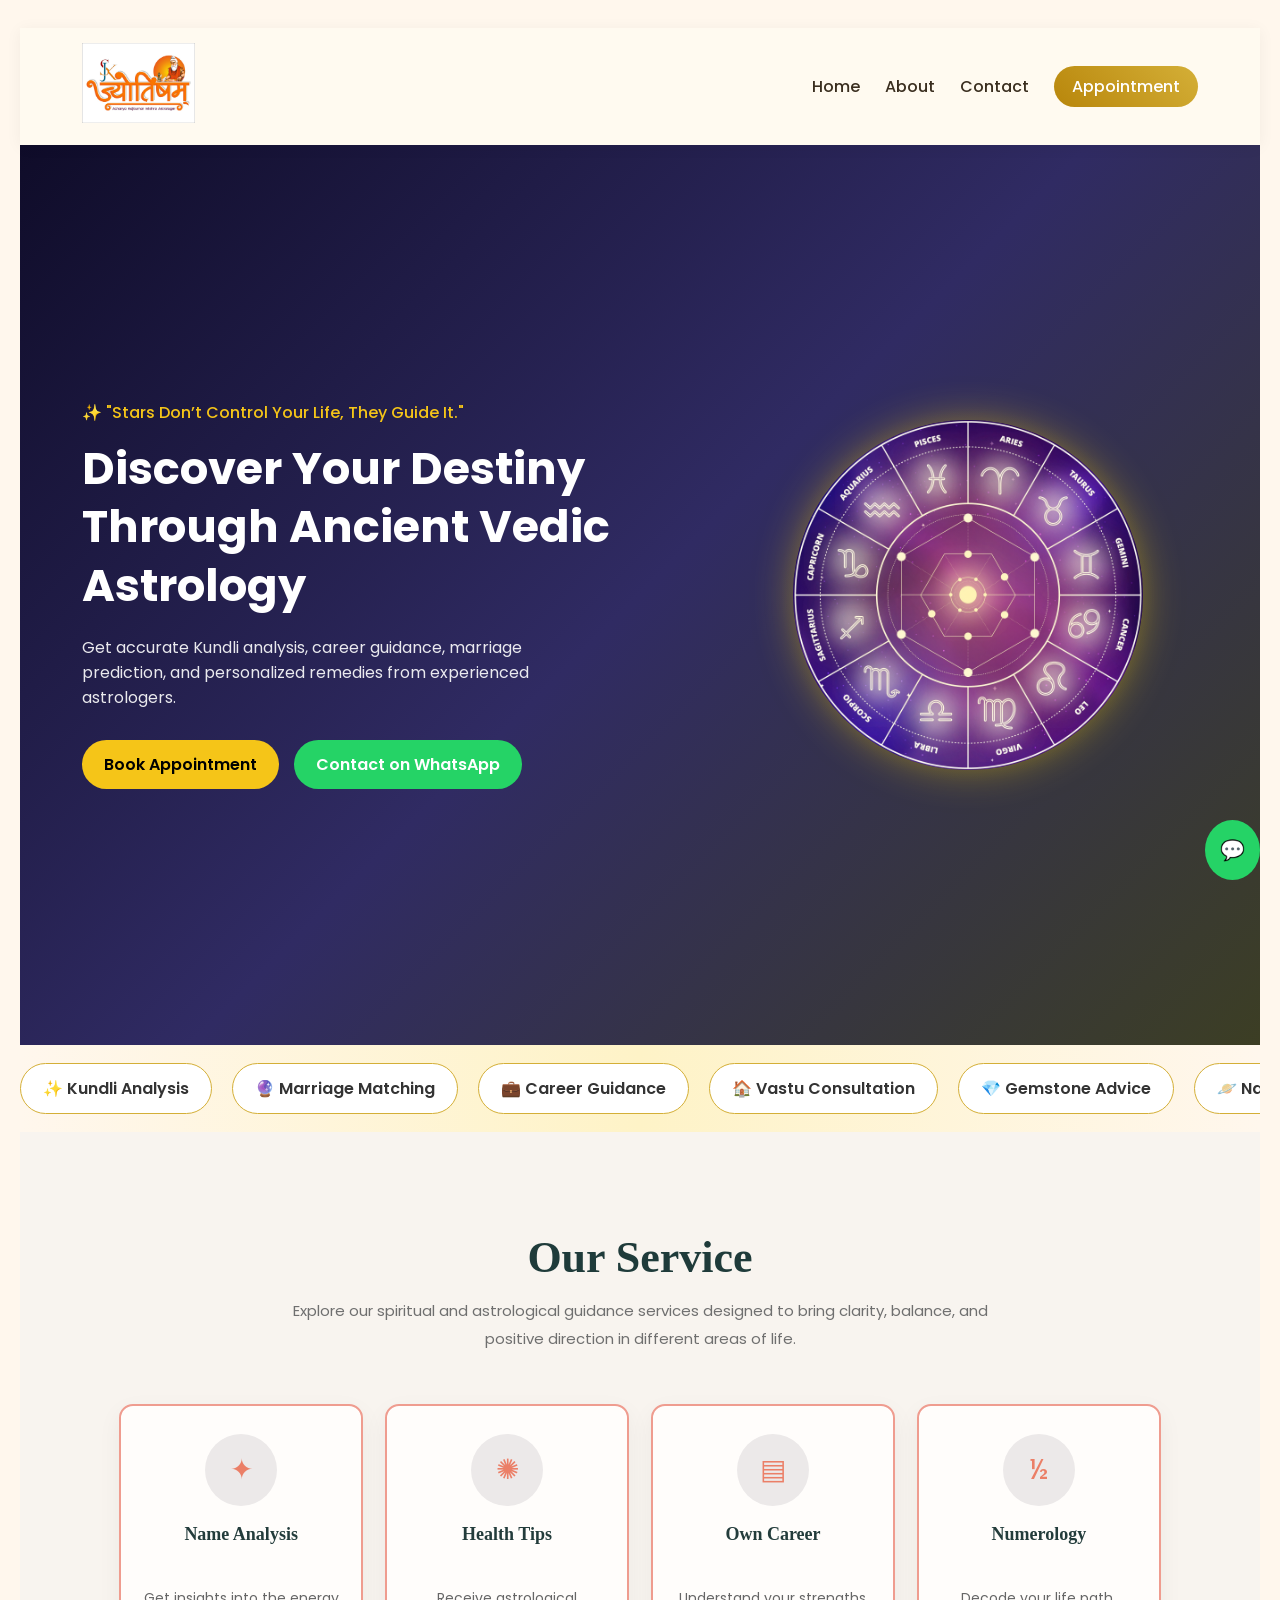
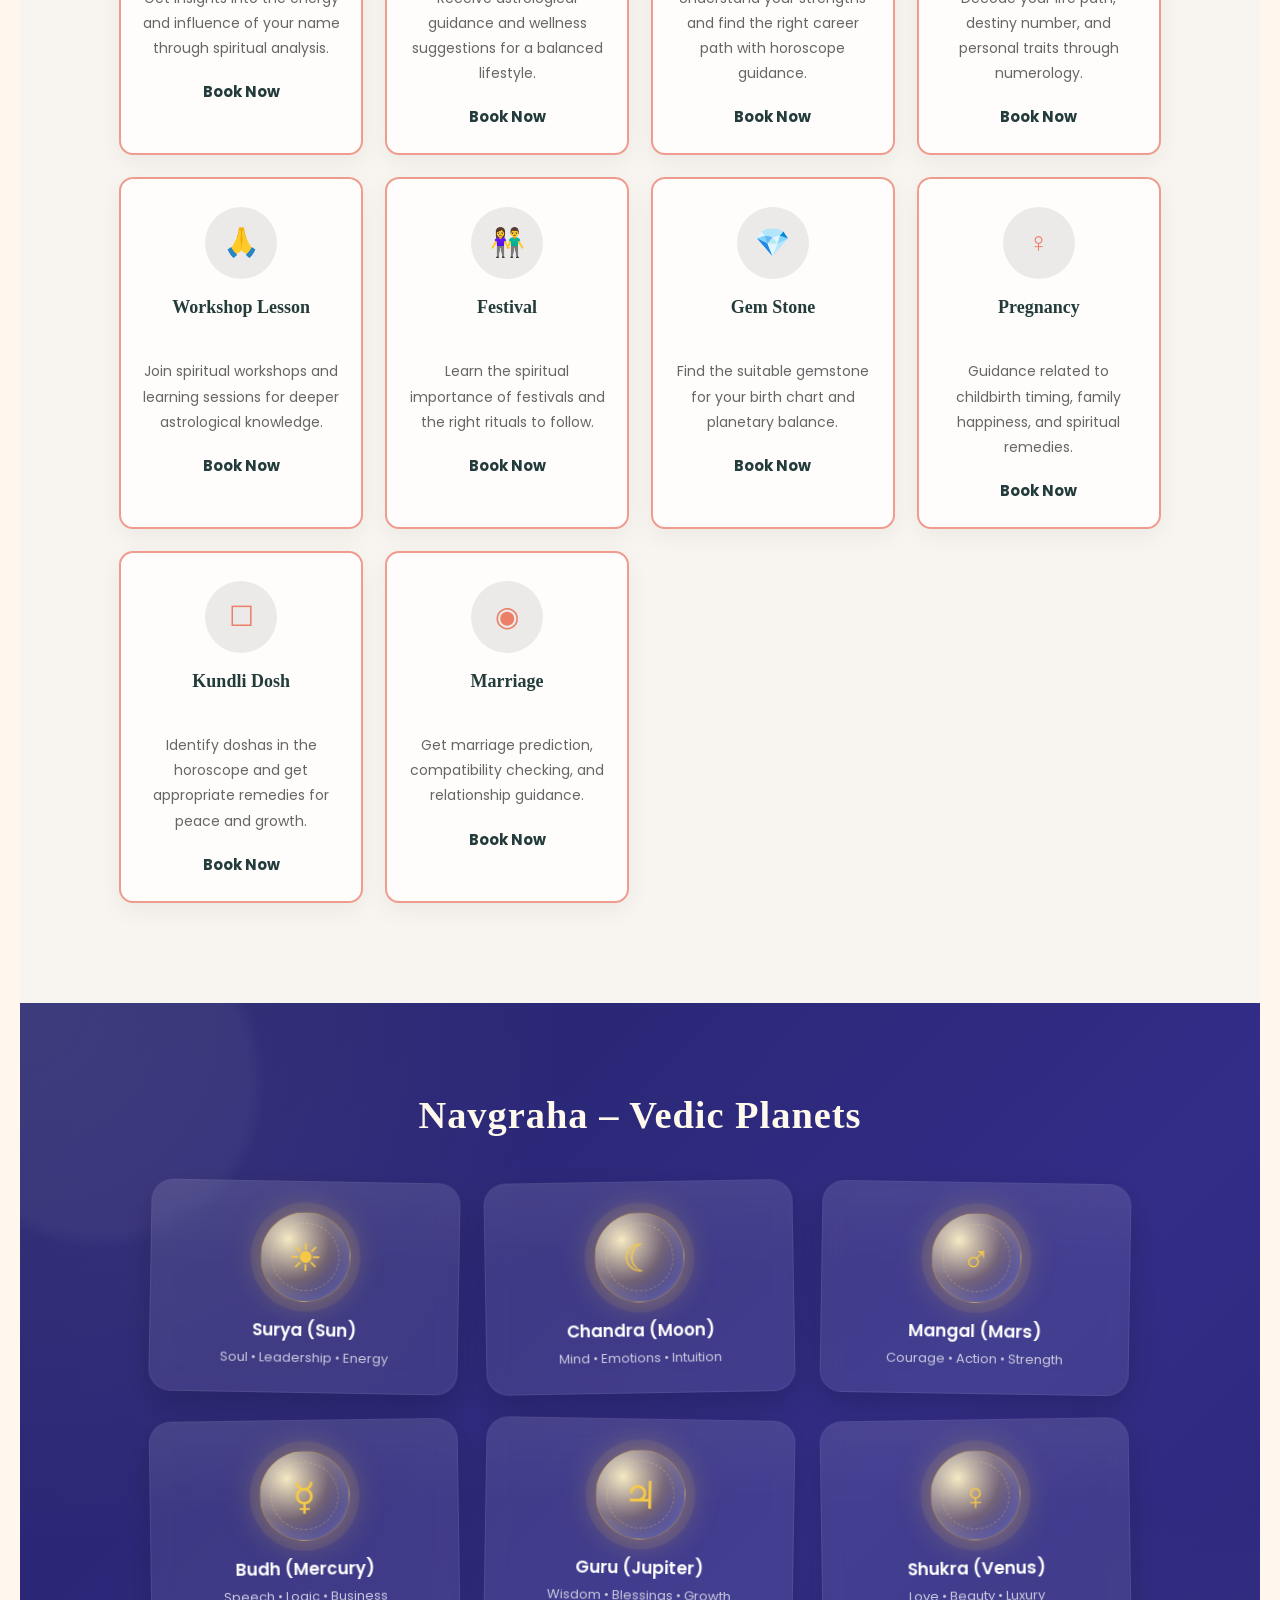
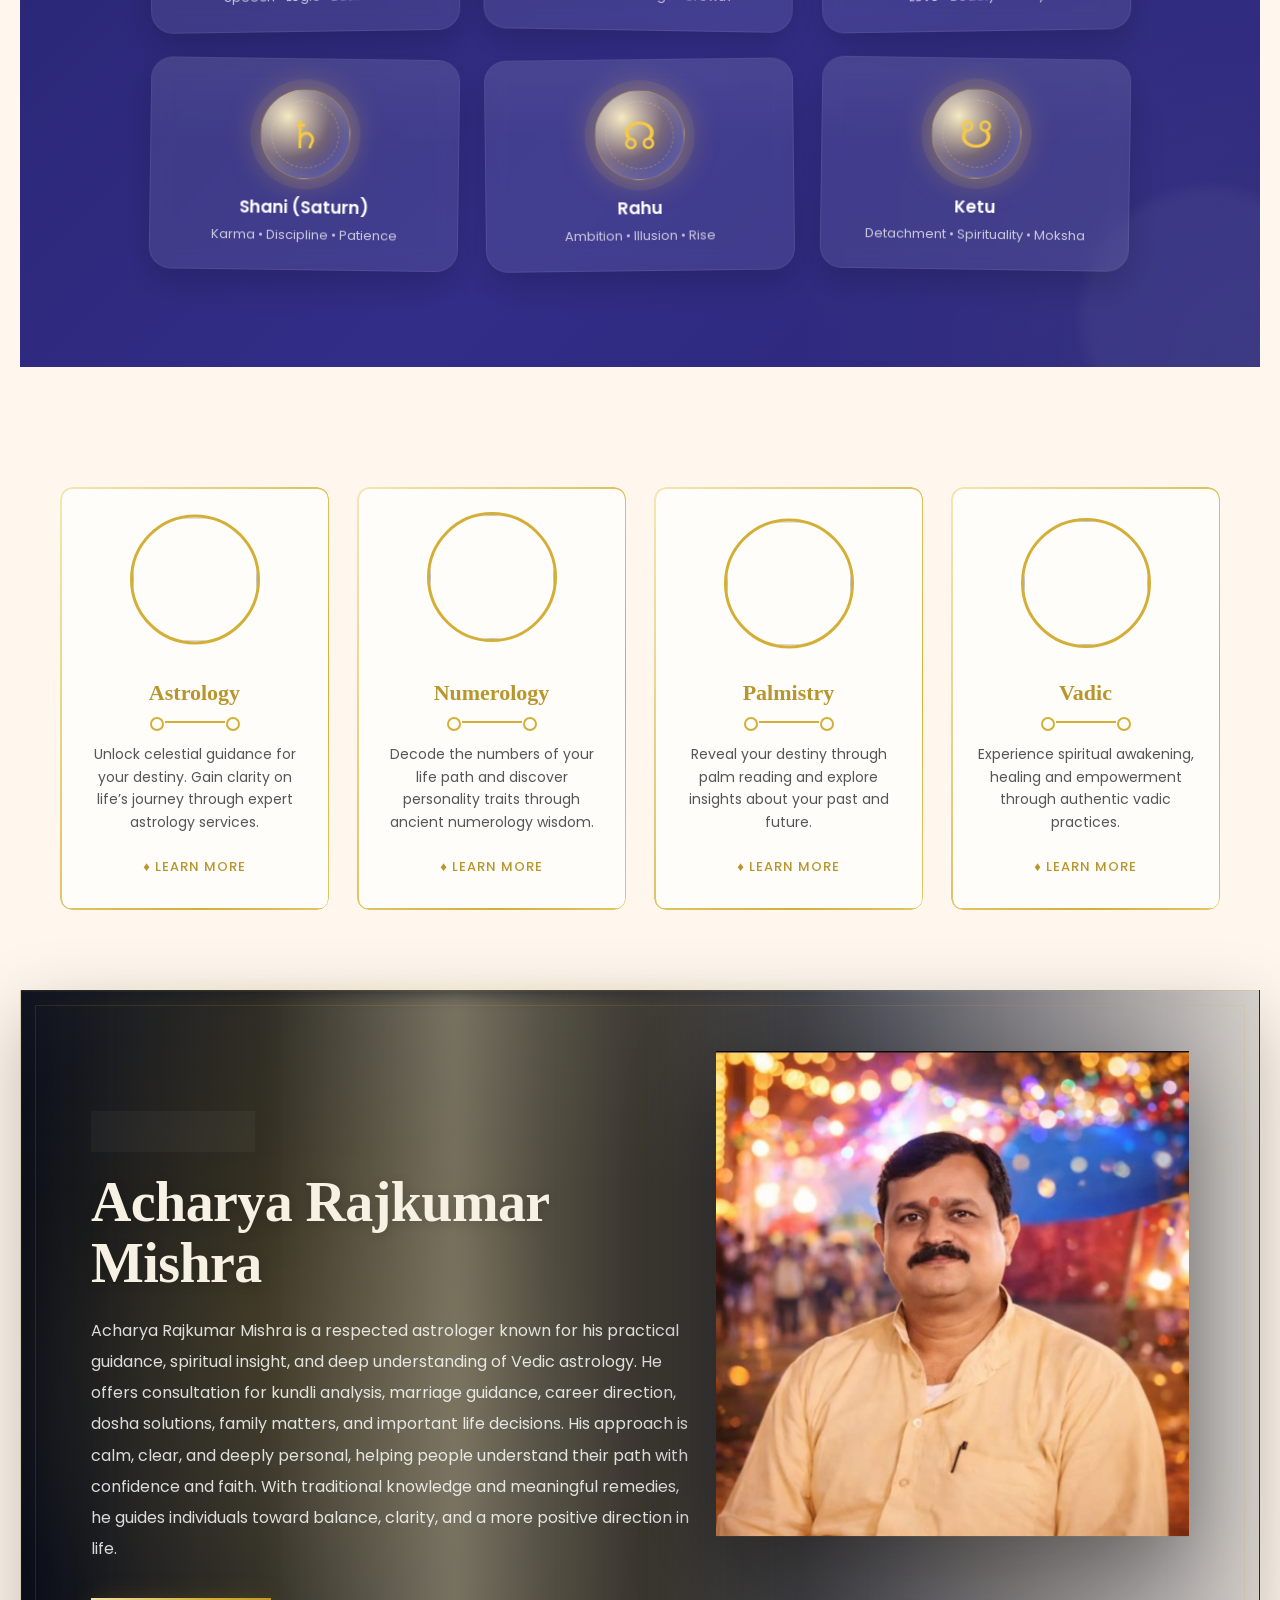
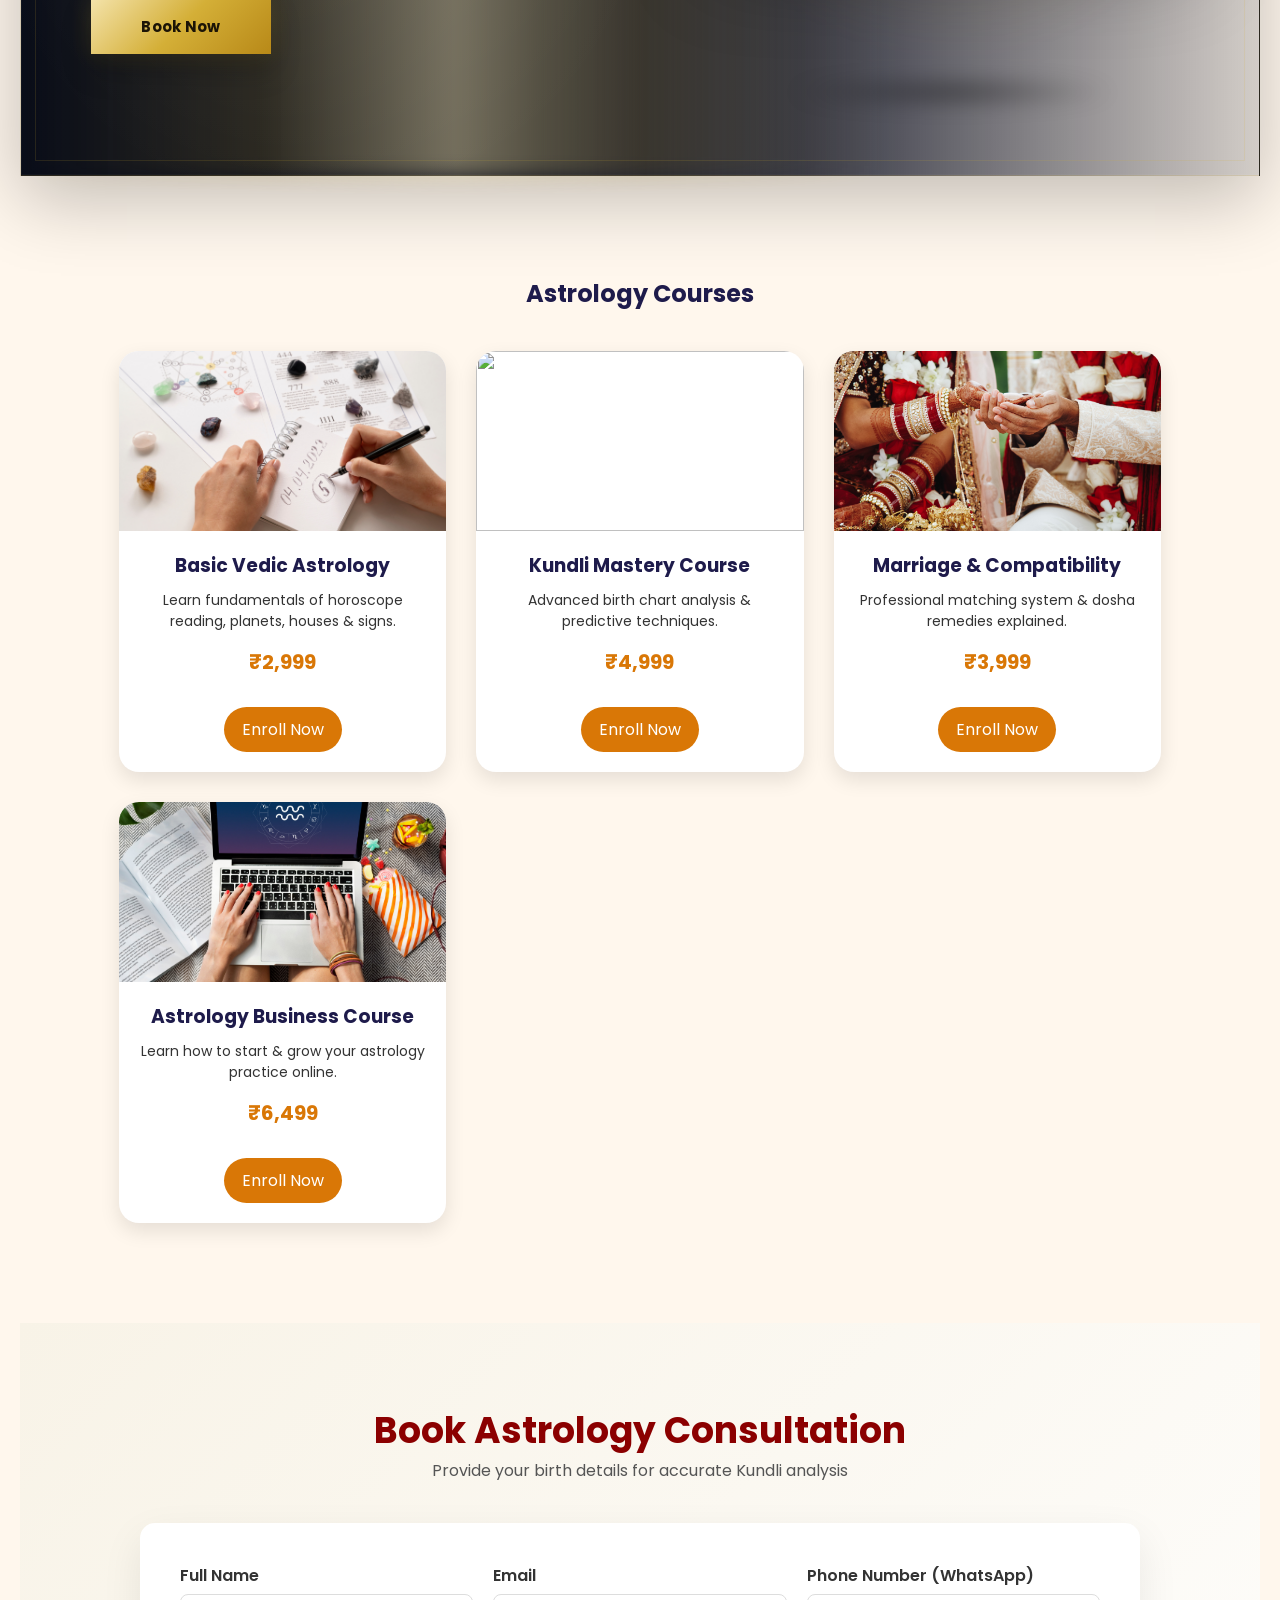
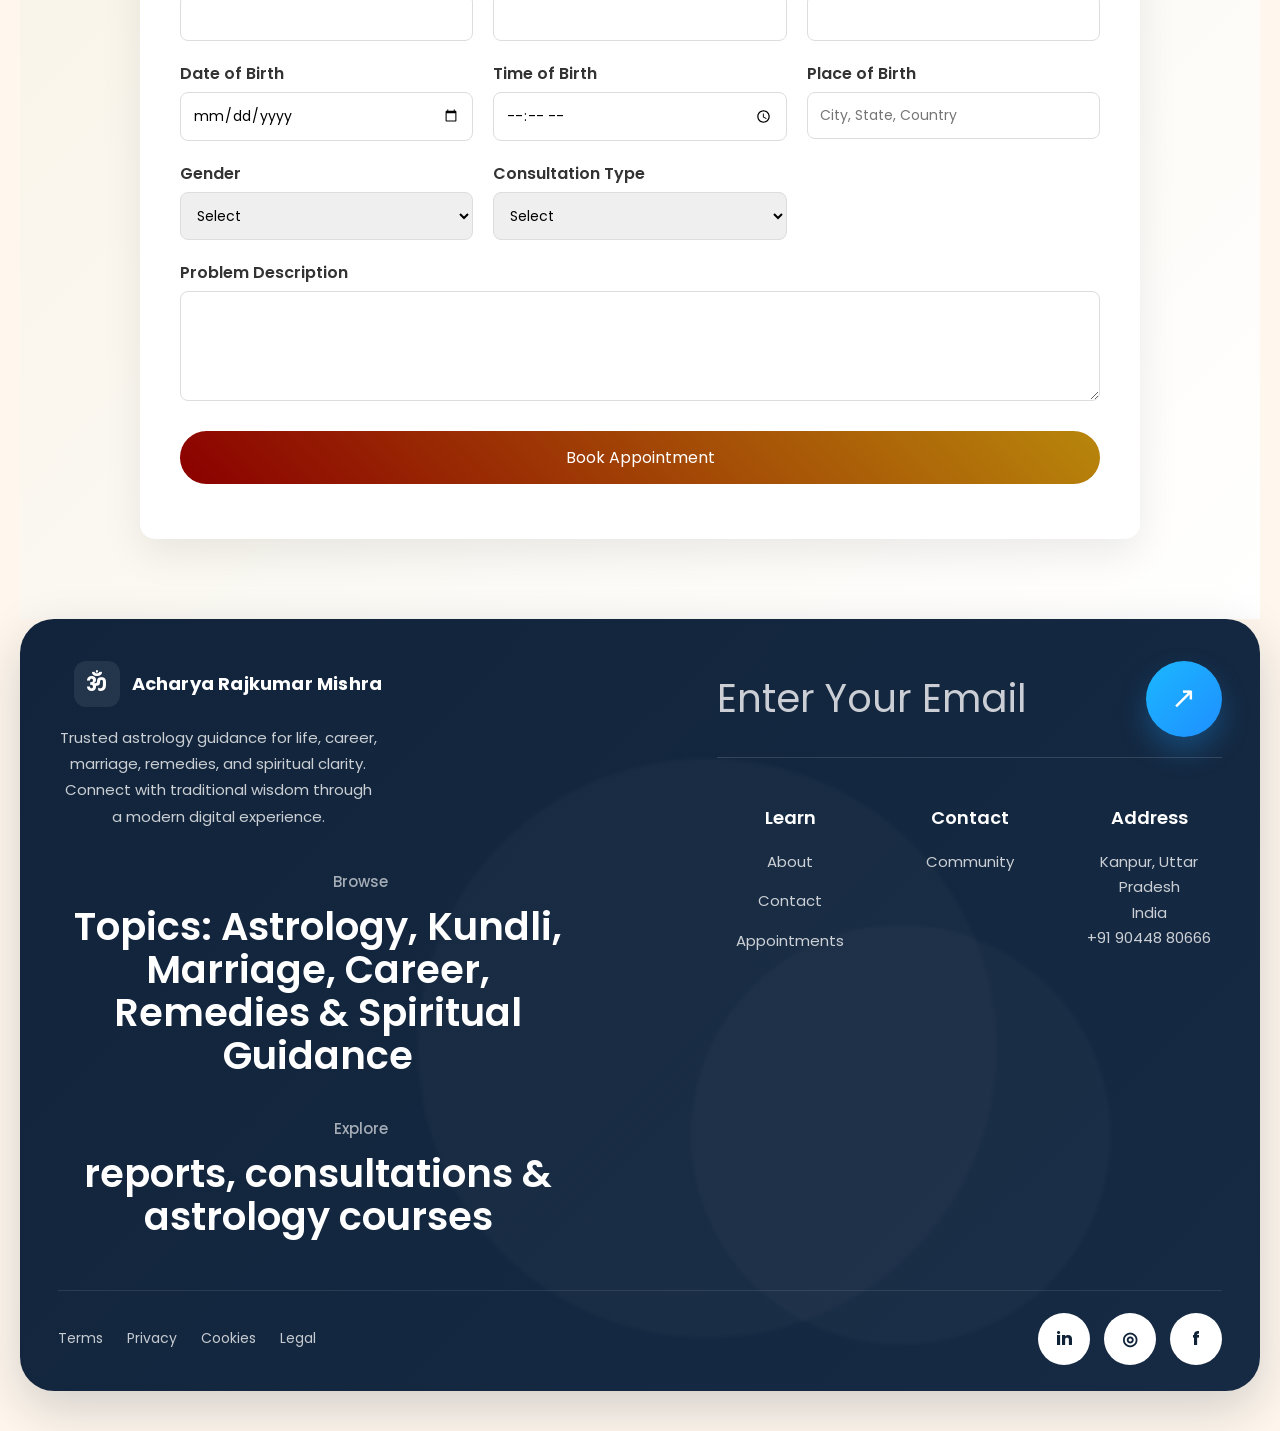
==== index.html @ 03479e9e "chnages" ====
<!DOCTYPE html>
<html lang="en">

<head>
    <meta charset="UTF-8">
    <meta name="viewport" content="width=device-width, initial-scale=1.0">
    <title>Acharya Rajkumar Mishra | Astrologer</title>
    <link rel="icon" type="image/png" sizes="64x64" href="images/WhatsApp Image 2026-03-04 at 14.30.59.jpeg">
    <link rel="stylesheet" href="styleh.css">
    <link rel="stylesheet" href="footer.css">
    <link rel="stylesheet" href="chakra.css">
    <link rel="stylesheet" href="cards.css">
    <link rel="stylesheet" href="acharya.css">


    <!-- Google Fonts -->
    <link href="https://fonts.googleapis.com/css2?family=Poppins:wght@300;400;600;700&display=swap" rel="stylesheet">

    <style>
        :root {
            --primary: #d97706;
            --dark: #1e1b4b;
            --light: #fff7ed;
            --gold: #facc15;
        }

        * {
            margin: 0;
            padding: 0;
            box-sizing: border-box;
            font-family: 'Poppins', sans-serif;
        }

        body {
            background: var(--light);
            color: #333;
            scroll-behavior: smooth;
        }


        /* NAVBAR */
        .navbar {
            width: 100%;
            background: #fffaf0;
            padding: 15px 5%;
            position: sticky;
            top: 0;
            z-index: 1000;
            transition: 0.3s ease;
            box-shadow: 0 2px 15px rgba(0, 0, 0, 0.05);
            margin-top: -1%;
        }

        .nav-container {
            display: flex;
            justify-content: space-between;
            align-items: center;
        }

        /* LOGO */
        .logo img {
            height: 80px;
            width: auto;
        }

        /* MENU */
        .nav-menu {
            display: flex;
            align-items: center;
            gap: 25px;
        }

        .nav-menu a {
            text-decoration: none;
            color: #3a2e1f;
            font-weight: 500;
            transition: 0.3s ease;
        }

        .nav-menu a:hover {
            color: #b8860b;
        }

        /* APPOINTMENT BUTTON */
        .nav-btn {
            background: linear-gradient(45deg, #b8860b, #d4af37);
            color: white !important;
            padding: 8px 18px;
            border-radius: 25px;
            font-weight: 600;
            transition: 0.3s ease;
        }

        .nav-btn:hover {
            transform: translateY(-2px);
            box-shadow: 0 6px 15px rgba(184, 134, 11, 0.4);
        }

        /* MOBILE TOGGLE */
        .menu-toggle {
            display: none;
            font-size: 28px;
            cursor: pointer;
            color: #3a2e1f;
        }

        /* RESPONSIVE */
        @media (max-width: 992px) {

            .nav-menu {
                position: absolute;
                top: 80px;
                right: 0;
                background: #fffaf0;
                flex-direction: column;
                width: 250px;
                padding: 25px;
                box-shadow: -5px 10px 25px rgba(0, 0, 0, 0.1);
                display: none;
                border-radius: 0 0 0 15px;
            }

            .nav-menu.active {
                display: flex;
            }

            .menu-toggle {
                display: block;
            }
        }

        .btn {
            background: var(--primary);
            color: white;
            padding: 10px 18px;
            border-radius: 30px;
            text-decoration: none;
            display: inline-block;
            margin-top: 15px;
            transition: 0.3s;
        }

        .btn:hover {
            background: #b45309;
        }

        section {
            padding: 100px 8%;
        }



        .services {
            display: grid;
            grid-template-columns: repeat(auto-fit, minmax(250px, 1fr));
            gap: 25px;
            margin-top: 40px;
        }

        .card {
            background: white;
            padding: 30px;
            border-radius: 15px;
            box-shadow: 0 8px 20px rgba(0, 0, 0, 0.1);
            transition: 0.3s;
            text-align: center;
        }

        .card:hover {
            transform: translateY(-8px);
        }

        .card h3 {
            margin-bottom: 10px;
            color: var(--dark);
        }

        .about {
            background: white;
            border-radius: 20px;
            box-shadow: 0 8px 20px rgba(0, 0, 0, 0.1);
        }

        .testimonials {
            display: grid;
            grid-template-columns: repeat(auto-fit, minmax(250px, 1fr));
            gap: 25px;
            margin-top: 30px;
        }

        .testimonial {
            background: white;
            padding: 25px;
            border-radius: 15px;
            box-shadow: 0 6px 15px rgba(0, 0, 0, 0.08);
        }

        .faq-item {
            margin-bottom: 15px;
            background: white;
            padding: 20px;
            border-radius: 10px;
            cursor: pointer;
        }

        .faq-item h4 {
            color: var(--dark);
        }

        .faq-content {
            display: none;
            margin-top: 10px;
            font-size: 14px;
        }

        footer {
            background: var(--dark);
            color: white;
            text-align: center;
            padding: 20px;
        }

        .whatsapp {
            position: fixed;
            bottom: 20px;
            right: 20px;
            background: #25D366;
            color: white;
            padding: 15px;
            border-radius: 50%;
            font-size: 20px;
            text-decoration: none;
        }

        /* Modal */
        .modal {
            display: none;
            position: fixed;
            top: 0;
            left: 0;
            width: 100%;
            height: 100%;
            background: rgba(0, 0, 0, 0.6);
            justify-content: center;
            align-items: center;
        }

        .modal-content {
            background: white;
            padding: 30px;
            border-radius: 15px;
            width: 90%;
            max-width: 400px;
        }

        .modal input {
            width: 100%;
            padding: 10px;
            margin-bottom: 15px;
        }

        .close {
            float: right;
            cursor: pointer;
            font-weight: bold;
        }

        /* COURSE SECTION */
        .course-container {
            display: grid;
            grid-template-columns: repeat(auto-fit, minmax(260px, 1fr));
            gap: 30px;
        }

        .course-card {
            background: white;
            border-radius: 20px;
            overflow: hidden;
            box-shadow: 0 8px 20px rgba(0, 0, 0, 0.1);
            transition: 0.3s;
            display: flex;
            flex-direction: column;
        }

        .course-card:hover {
            transform: translateY(-10px);
        }

        .course-card img {
            width: 100%;
            height: 180px;
            object-fit: cover;
        }

        .course-content {
            padding: 20px;
            text-align: center;
        }

        .course-content h3 {
            margin-bottom: 10px;
            color: var(--dark);
        }

        .course-content p {
            font-size: 14px;
            margin-bottom: 15px;
        }

        .price {
            font-size: 20px;
            font-weight: 700;
            color: var(--primary);
            margin-bottom: 15px;
        }

        /* PLANETS SECTION */
        #planets {
            background: linear-gradient(135deg, #1e1b4b, #312e81);
            color: white;
        }

        .planet-container {
            display: grid;
            grid-template-columns: repeat(auto-fit, minmax(120px, 1fr));
            gap: 20px;
        }

        .planet-box {
            background: rgba(255, 255, 255, 0.08);
            padding: 25px 10px;
            border-radius: 15px;
            text-align: center;
            backdrop-filter: blur(6px);
            transition: 0.3s;
            border: 1px solid rgba(255, 255, 255, 0.1);
        }

        .planet-box:hover {
            transform: translateY(-8px);
            box-shadow: 0 0 15px var(--gold);
        }

        .planet-symbol {
            font-size: 32px;
            margin-bottom: 10px;
            color: var(--gold);
        }

        .planet-box h4 {
            font-size: 14px;
            font-weight: 500;
        }

        /* MYSTIC CARD SECTION */
        #mystic-services {
            background: #f8f4ef;
            padding: 100px 8%;
        }

        .mystic-container {
            display: grid;
            grid-template-columns: repeat(auto-fit, minmax(250px, 1fr));
            gap: 40px;
        }

        .mystic-card {
            text-align: center;
            padding: 30px 20px;
            border-left: 1px solid #d4af37;
            border-right: 1px solid #d4af37;
            transition: 0.3s;
        }

        .mystic-card:hover {
            background: white;
            box-shadow: 0 8px 25px rgba(0, 0, 0, 0.08);
        }

        .mystic-card img {
            width: 180px;
            height: 180px;
            object-fit: cover;
            border-radius: 50%;
            margin-bottom: 25px;
            border: 4px solid #d4af37;
        }

        .mystic-card h3 {
            font-size: 26px;
            color: #a16207;
            font-weight: 500;
            margin-bottom: 10px;
        }

        .divider {
            width: 60px;
            height: 2px;
            background: #d4af37;
            margin: 15px auto 20px;
            position: relative;
        }

        .divider::before,
        .divider::after {
            content: "";
            position: absolute;
            width: 10px;
            height: 10px;
            border: 2px solid #d4af37;
            border-radius: 50%;
            top: -4px;
        }

        .divider::before {
            left: -15px;
        }

        .divider::after {
            right: -15px;
        }

        .mystic-card p {
            font-size: 15px;
            line-height: 1.7;
            margin-bottom: 20px;
            color: #555;
        }

        .mystic-card a {
            text-decoration: none;
            color: #d97706;
            font-weight: 600;
            font-size: 14px;
            letter-spacing: 1px;
        }

        .mystic-card a:hover {
            color: #7c2d12;
        }

        /* MODERN ABOUT SECTION */
        #about-modern {
            background: #f4f1ec;
            padding: 100px 8%;
        }

        .about-container {
            display: flex;
            align-items: center;
            justify-content: space-between;
            gap: 60px;
            flex-wrap: wrap;
        }

        .about-text {
            flex: 1;
            min-width: 300px;
        }

        .about-text h2 {
            font-size: 42px;
            color: #a16207;
            font-weight: 500;
            margin-bottom: 25px;
            font-family: serif;
        }

        .about-text p {
            font-size: 16px;
            line-height: 1.8;
            margin-bottom: 20px;
            color: #444;
        }

        .about-text strong {
            font-weight: 600;
            color: #000;
        }

        .about-buttons {
            margin-top: 30px;
            display: flex;
            gap: 20px;
            flex-wrap: wrap;
        }

        /* Buttons */
        .btn-outline {
            border: 1px solid #000;
            padding: 14px 25px;
            text-decoration: none;
            color: #000;
            font-size: 14px;
            letter-spacing: 1px;
            transition: 0.3s;
        }

        .btn-outline:hover {
            background: #000;
            color: #fff;
        }

        .btn-dark {
            background: #111;
            padding: 14px 25px;
            text-decoration: none;
            color: #fff;
            font-size: 14px;
            letter-spacing: 1px;
            transition: 0.3s;
        }

        .btn-dark:hover {
            background: #a16207;
        }

        /* Image */
        .about-image {
            flex: 1;
            min-width: 300px;
            text-align: right;
        }

        .about-image img {
            width: 100%;
            max-width: 550px;
            border-radius: 20px;
        }

        .appointment-section {
            background: linear-gradient(135deg, #f8f3e7, #fff);
            padding: 80px 20px;
        }

        .section-title {
            text-align: center;
            font-size: 36px;
            color: #8b0000;
            font-weight: 700;
        }

        .section-subtitle {
            text-align: center;
            margin-bottom: 40px;
            color: #555;
        }

        .appointment-form {
            max-width: 1000px;
            margin: auto;
            background: #fff;
            padding: 40px;
            border-radius: 15px;
            box-shadow: 0 15px 40px rgba(0, 0, 0, 0.08);
        }

        .form-grid {
            display: grid;
            grid-template-columns: repeat(auto-fit, minmax(250px, 1fr));
            gap: 20px;
        }

        .form-group {
            display: flex;
            flex-direction: column;
        }

        .form-group label {
            margin-bottom: 6px;
            font-weight: 600;
            color: #333;
        }

        .form-group input,
        .form-group select,
        .form-group textarea {
            padding: 12px;
            border: 1px solid #ddd;
            border-radius: 8px;
            font-size: 14px;
            transition: 0.3s;
        }

        .form-group input:focus,
        .form-group select:focus,
        .form-group textarea:focus {
            border-color: #b8860b;
            outline: none;
        }

        .full-width {
            grid-column: 1 / -1;
        }

        .submit-btn {
            margin-top: 30px;
            width: 100%;
            padding: 14px;
            background: linear-gradient(45deg, #8b0000, #b8860b);
            color: #fff;
            font-size: 16px;
            border: none;
            border-radius: 50px;
            cursor: pointer;
            transition: 0.3s;
        }

        .submit-btn:hover {
            transform: translateY(-2px);
            box-shadow: 0 10px 20px rgba(0, 0, 0, 0.15);
        }

        #formMessage {
            text-align: center;
            margin-top: 15px;
            font-weight: 600;
        }

        /* HERO SECTION */
        .hero {
            min-height: 100vh;
            background: linear-gradient(135deg, #0f0c29, #302b63, #3c3e24);
            display: flex;
            align-items: center;
            padding: 60px 5%;
            color: white;
            overflow: hidden;
        }

        .hero-container {
            display: flex;
            justify-content: space-between;
            align-items: center;
            width: 100%;
            flex-wrap: wrap;
        }

        /* LEFT SIDE */
        .hero-left {
            flex: 1;
            min-width: 300px;
            animation: fadeInLeft 1.2s ease-in-out;
        }

        .quote {
            color: #f5c518;
            font-weight: 500;
            margin-bottom: 15px;
        }

        .hero-title {
            font-size: 2.8rem;
            margin-bottom: 20px;
            line-height: 1.3;
        }

        .hero-text {
            font-size: 1rem;
            margin-bottom: 30px;
            opacity: 0.9;
            max-width: 500px;
        }

        /* BUTTONS */
        .hero-buttons {
            display: flex;
            gap: 15px;
            flex-wrap: wrap;
        }

        .btn-primary {
            background: #f5c518;
            color: black;
            padding: 12px 22px;
            border-radius: 30px;
            text-decoration: none;
            font-weight: 600;
            transition: 0.3s ease;
        }

        .btn-primary:hover {
            background: white;
            transform: translateY(-3px);
        }

        .btn-whatsapp {
            background: #25D366;
            color: white;
            padding: 12px 22px;
            border-radius: 30px;
            text-decoration: none;
            font-weight: 600;
            transition: 0.3s ease;
        }

        .btn-whatsapp:hover {
            transform: translateY(-3px);
        }

        /* RIGHT SIDE ZODIAC */
        .hero-right {
            flex: 0.7;
            display: flex;
            justify-content: center;
            align-items: center;
            position: relative;
        }

        /* Glowing Aura */
        .zodiac-wrapper {
            position: relative;
            width: 350px;
            height: 350px;
            display: flex;
            justify-content: center;
            align-items: center;
        }

        .zodiac-wrapper::before {
            content: "";
            position: absolute;
            width: 380px;
            height: 380px;
            border-radius: 50%;
            background: radial-gradient(circle, rgba(255, 215, 0, 0.3) 0%, transparent 70%);
            animation: pulseGlow 3s ease-in-out infinite;
        }

        .zodiac-wheel {
            width: 100%;
            height: 100%;
            border-radius: 50%;
            animation: rotateWheel 25s linear infinite;
            box-shadow: 0 0 40px rgba(255, 215, 0, 0.4);
        }


        /* Rotation Animation */
        @keyframes rotateWheel {
            from {
                transform: rotate(0deg);
            }

            to {
                transform: rotate(360deg);
            }
        }

        /* Glow Pulse Animation */
        @keyframes pulseGlow {
            0% {
                transform: scale(1);
                opacity: 0.7;
            }

            50% {
                transform: scale(1.05);
                opacity: 1;
            }

            100% {
                transform: scale(1);
                opacity: 0.7;
            }
        }

        /* Responsive */
        @media(max-width: 992px) {
            .zodiac-wrapper {
                width: 260px;
                height: 260px;
                margin-top: 40px;
            }

            .zodiac-wrapper::before {
                width: 290px;
                height: 290px;
            }
        }

        /* RESPONSIVE */
        @media(max-width: 992px) {
            .hero-container {
                flex-direction: column;
                text-align: center;
            }

            .hero-title {
                font-size: 2rem;
            }

            .hero-buttons {
                justify-content: center;
            }

            .planet-circle {
                width: 250px;
                height: 250px;
                margin-top: 40px;
            }

            .planet {
                width: 45px;
                height: 45px;
            }
        }

        /* Responsive */
        @media(max-width:992px) {
            .about-container {
                flex-direction: column;
            }

            .about-image {
                text-align: center;
            }

            .about-text h2 {
                font-size: 32px;
            }
        }

        /* Responsive */
        @media(max-width:768px) {
            .hero h1 {
                font-size: 30px;
            }

            header {
                flex-direction: column;
            }
        }


        .responsive-iframe {
            position: relative;
            width: 100%;
            max-width: 100%;
            padding-top: 56.25%;
            /* 16:9 Aspect Ratio */
            border-radius: 12px;
            overflow: hidden;
            box-shadow: 0 10px 30px rgba(0, 0, 0, 0.1);
        }

        .responsive-iframe iframe {
            position: absolute;
            top: 0;
            left: 0;
            width: 100%;
            height: 100%;
            border: 0;
        }

        #premium-services {
            background: #f8f4ef;
        }

        .premium-services-header {
            text-align: center;
            max-width: 720px;
            margin: 0 auto 50px;
        }

        .premium-services-header h2 {
            font-size: clamp(30px, 4vw, 44px);
            color: #1f3b3a;
            margin-bottom: 14px;
            font-family: Georgia, 'Times New Roman', serif;
            font-weight: 700;
        }

        .premium-services-header p {
            font-size: 15px;
            line-height: 1.9;
            color: #6f6f6f;
        }

        .premium-services-grid {
            width: min(1200px, 100%);
            margin: 0 auto;
            display: grid;
            grid-template-columns: repeat(auto-fit, minmax(220px, 1fr));
            gap: 22px;
        }

        .premium-service-card {
            background: #fffdfb;
            border: 2px solid #ef9c8f;
            border-radius: 14px;
            padding: 28px 18px 24px;
            text-align: center;
            box-shadow: 0 8px 24px rgba(0, 0, 0, 0.05);
            transition: all 0.35s ease;
            height: 100%;
        }

        .premium-service-card:hover {
            transform: translateY(-8px);
            box-shadow: 0 16px 30px rgba(239, 156, 143, 0.18);
            border-color: #e57f6d;
        }

        .premium-service-icon {
            width: 72px;
            height: 72px;
            margin: 0 auto 18px;
            border-radius: 50%;
            background: #ece9e9;
            display: flex;
            align-items: center;
            justify-content: center;
            font-size: 28px;
            color: #eb7f67;
        }

        .premium-service-card h3 {
            font-size: 18px;
            color: #233c3b;
            margin-bottom: 14px;
            font-family: Georgia, 'Times New Roman', serif;
            font-weight: 700;
            min-height: 48px;
        }

        .premium-service-card p {
            font-size: 14px;
            line-height: 1.8;
            color: #666;
            margin-bottom: 18px;
        }

        .premium-service-card a {
            text-decoration: none;
            color: #233c3b;
            font-weight: 700;
            font-size: 15px;
        }

        .premium-service-card a:hover {
            color: #d97706;
        }

        .review-section {
            padding: 90px 20px;
            overflow: hidden;
        }

        .review-heading {
            text-align: center;
            margin-bottom: 42px;
        }

        .review-heading h2 {
            font-size: clamp(30px, 4vw, 58px);
            line-height: 1.15;
            font-weight: 700;
            color: #2f3654;
        }

        .review-slider-wrap {
            max-width: 1320px;
            margin: 0 auto;
            display: grid;
            grid-template-columns: 64px 1fr 64px;
            align-items: center;
            gap: 18px;
        }

        .review-nav {
            width: 52px;
            height: 52px;
            border-radius: 50%;
            border: 1.5px solid #b7bccb;
            background: #fff;
            color: #40465f;
            font-size: 24px;
            cursor: pointer;
            transition: all 0.3s ease;
        }

        .review-nav:hover {
            background: #2aa8ff;
            border-color: #2aa8ff;
            color: #fff;
        }

        .review-stage {
            overflow: hidden;
            width: 100%;
        }

        .review-track {
            display: flex;
            transition: transform 0.55s ease;
            width: 100%;
        }

        .review-slide {
            min-width: 100%;
            width: 100%;
            display: grid;
            grid-template-columns: 190px minmax(0, 1fr) 180px;
            align-items: center;
            gap: 18px;
            padding: 6px 0;
        }

        .review-side-card {
            background: #162844;
            color: #fff;
            border-radius: 18px;
            padding: 18px 16px;
            min-height: 170px;
            display: flex;
            flex-direction: column;
            justify-content: space-between;
            box-shadow: 0 12px 24px rgba(14, 26, 50, 0.16);
        }

        .review-side-top {
            display: flex;
            align-items: flex-start;
            justify-content: space-between;
            gap: 10px;
        }

        .review-side-top img {
            width: 52px;
            height: 52px;
            border-radius: 12px;
            object-fit: cover;
        }

        .review-stars {
            font-size: 12px;
            color: #ffb15e;
            white-space: nowrap;
        }

        .review-stars span {
            color: #d3d8e7;
        }

        .review-side-bottom h4 {
            font-size: 26px;
            line-height: 1.15;
            margin-bottom: 6px;
            font-weight: 600;
        }

        .review-side-bottom p {
            font-size: 14px;
            color: #b8c3d8;
        }

        .review-main-card {
            background: #fff;
            border-radius: 28px;
            display: grid;
            grid-template-columns: 290px 1fr;
            min-height: 430px;
            overflow: hidden;
            box-shadow: 0 14px 34px rgba(33, 46, 82, 0.08);
        }

        .review-main-image {
            position: relative;
            height: 100%;
        }

        .review-main-image img {
            width: 100%;
            height: 100%;
            object-fit: cover;
            display: block;
        }

        .review-main-image::after {
            content: "";
            position: absolute;
            inset: 0;
            background: linear-gradient(to top, rgba(0, 0, 0, 0.42), transparent 45%);
        }

        .review-main-image-text {
            position: absolute;
            left: 20px;
            bottom: 18px;
            z-index: 2;
            color: #fff;
        }

        .review-main-image-text h4 {
            margin-bottom: 4px;
            font-size: 24px;
            font-weight: 600;
        }

        .review-main-image-text p {
            font-size: 14px;
            color: rgba(255, 255, 255, 0.84);
        }

        .review-main-content {
            padding: 42px 38px 28px;
            display: flex;
            flex-direction: column;
            justify-content: center;
        }

        .review-quote-mark {
            font-size: 120px;
            line-height: 0.8;
            color: #d9ecf9;
            font-weight: 700;
            margin-bottom: 8px;
        }

        .review-text {
            font-size: 28px;
            line-height: 1.55;
            color: #434a63;
            max-width: 760px;
            margin-bottom: 46px;
            text-transform: capitalize;
        }

        .review-meta {
            display: flex;
            align-items: center;
            justify-content: space-between;
            gap: 16px;
            font-size: 14px;
            color: #8f95a8;
            letter-spacing: 0.02em;
        }

        .review-count {
            margin-left: auto;
            color: #6b7187;
        }

        .review-preview-card {
            position: relative;
            height: 330px;
            border-radius: 22px;
            overflow: hidden;
            box-shadow: 0 12px 24px rgba(33, 46, 82, 0.08);
        }

        .review-preview-card img {
            width: 100%;
            height: 100%;
            object-fit: cover;
            display: block;
            filter: brightness(0.9);
        }

        .review-preview-overlay {
            position: absolute;
            left: 18px;
            right: 18px;
            bottom: 20px;
            color: #fff;
        }

        .review-preview-overlay h4 {
            margin-bottom: 6px;
            font-size: 22px;
            line-height: 1.1;
            font-weight: 600;
        }

        .review-preview-overlay p {
            font-size: 13px;
            color: rgba(255, 255, 255, 0.85);
        }

        .review-dots {
            margin-top: 26px;
            display: flex;
            justify-content: center;
            gap: 10px;
        }

        .review-dot {
            width: 10px;
            height: 10px;
            border-radius: 50%;
            border: none;
            background: #cfd5e3;
            cursor: pointer;
            transition: all 0.3s ease;
        }

        .review-dot.active {
            width: 28px;
            border-radius: 999px;
            background: #2aa8ff;
        }

        @media (max-width: 1199px) {
            .review-slide {
                grid-template-columns: 160px minmax(0, 1fr) 140px;
            }

            .review-main-card {
                grid-template-columns: 230px 1fr;
                min-height: 370px;
            }

            .review-text {
                font-size: 22px;
            }

            .review-side-bottom h4 {
                font-size: 20px;
            }
        }

        @media (max-width: 991px) {
            .review-slider-wrap {
                grid-template-columns: 52px 1fr 52px;
                gap: 10px;
            }

            .review-slide {
                grid-template-columns: 1fr;
            }

            .review-side-card,
            .review-preview-card {
                display: none;
            }

            .review-main-card {
                grid-template-columns: 1fr;
                min-height: auto;
            }

            .review-main-image {
                height: 320px;
            }

            .review-main-content {
                padding: 28px 22px 22px;
            }

            .review-text {
                font-size: 18px;
                margin-bottom: 30px;
            }

            .review-quote-mark {
                font-size: 84px;
            }
        }

        @media (max-width: 575px) {
            .review-section {
                padding: 70px 14px;
            }

            .review-slider-wrap {
                grid-template-columns: 1fr;
            }

            .review-nav {
                width: 48px;
                height: 48px;
            }

            .review-prev,
            .review-next {
                display: none;
            }

            .review-main-image {
                height: 260px;
            }

            .review-main-image-text h4 {
                font-size: 20px;
            }

            .review-text {
                font-size: 16px;
                line-height: 1.7;
            }

            .review-meta {
                font-size: 12px;
                flex-wrap: wrap;
            }
        }
    </style>
</head>

<body>



    <!-- NAVBAR -->
    <header class="navbar">
        <div class="nav-container">

            <!-- LOGO LEFT -->
            <div class="logo">
                <img src="images/WhatsApp Image 2026-03-04 at 14.30.59.jpeg" alt="Astrology Logo">
            </div>

            <!-- MENU -->
            <nav class="nav-menu" id="navMenu">
                <a href="#home">Home</a>
                <a href="about.html">About</a>
                <!-- <a href="#courses">Courses</a> -->
                <!-- <a href="#planets">Planets</a> -->
                <a href="contact.html">Contact</a>
                <a href="#appointment" class="nav-btn">Appointment</a>
            </nav>

            <!-- MOBILE MENU ICON -->
            <div class="menu-toggle" id="menuToggle">
                ☰
            </div>

        </div>
    </header>

    <!-- HERO SECTION -->
    <section class="hero">
        <div class="hero-container">

            <!-- LEFT CONTENT -->
            <div class="hero-left">
                <h4 class="quote">✨ "Stars Don’t Control Your Life, They Guide It."</h4>
                <h1 class="hero-title">Discover Your Destiny Through Ancient Vedic Astrology</h1>
                <p class="hero-text">
                    Get accurate Kundli analysis, career guidance, marriage prediction,
                    and personalized remedies from experienced astrologers.
                </p>

                <div class="hero-buttons">
                    <a href="#appointment" class="btn-primary">Book Appointment</a>
                    <a href="https://wa.me/919044880666" target="_blank" class="btn-whatsapp">
                        Contact on WhatsApp
                    </a>
                </div>
            </div>

            <!-- RIGHT SIDE ZODIAC WHEEL -->
            <div class="hero-right">
                <div class="zodiac-wrapper">
                    <img src="images/zodiac-wheel-space-background (1)/2434851.jpg" alt="Zodiac Wheel"
                        class="zodiac-wheel">
                </div>
            </div>

        </div>
    </section>

    <!-- ✅ INFINITE SCROLLER -->
    <section class="ticker-section">
        <div class="ticker-track">
            <div class="ticker-item">✨ Kundli Analysis</div>
            <div class="ticker-item">🔮 Marriage Matching</div>
            <div class="ticker-item">💼 Career Guidance</div>
            <div class="ticker-item">🏠 Vastu Consultation</div>
            <div class="ticker-item">💎 Gemstone Advice</div>
            <div class="ticker-item">🪐 Navgraha Remedies</div>
            <div class="ticker-item">📿 Spiritual Healing</div>

            <!-- duplicate -->
            <div class="ticker-item">✨ Kundli Analysis</div>
            <div class="ticker-item">🔮 Marriage Matching</div>
            <div class="ticker-item">💼 Career Guidance</div>
            <div class="ticker-item">🏠 Vastu Consultation</div>
            <div class="ticker-item">💎 Gemstone Advice</div>
            <div class="ticker-item">🪐 Navgraha Remedies</div>
            <div class="ticker-item">📿 Spiritual Healing</div>
        </div>
    </section>
    <!-- 
    <section id="services">
        <h2 style="text-align:center;color:var(--dark);">Our Services</h2>
        <div class="services">
            <div class="card">
                <h3>Kundli Reading</h3>
                <p>Detailed birth chart analysis with life predictions.</p>
            </div>
            <div class="card">
                <h3>Marriage Matching</h3>
                <p>Accurate horoscope compatibility analysis.</p>
            </div>
            <div class="card">
                <h3>Career Guidance</h3>
                <p>Find your true career path through astrology.</p>
            </div>
            <div class="card">
                <h3>Vastu Consultation</h3>
                <p>Harmonize your home and office energies.</p>
            </div>
        </div>
    </section> -->


    <section id="premium-services">
        <div class="premium-services-header">
            <h2>Our Service</h2>
            <p>
                Explore our spiritual and astrological guidance services designed to bring
                clarity, balance, and positive direction in different areas of life.
            </p>
        </div>

        <div class="premium-services-grid">
            <div class="premium-service-card">
                <div class="premium-service-icon">✦</div>
                <h3>Name Analysis</h3>
                <p>Get insights into the energy and influence of your name through spiritual analysis.</p><a
                    href="https://rzp.io/rzp/ww7TDCu">Book Now</a>
            </div>
            <div class="premium-service-card">
                <div class="premium-service-icon">✺</div>
                <h3>Health Tips</h3>
                <p>Receive astrological guidance and wellness suggestions for a balanced lifestyle.</p><a
                    href="https://rzp.io/rzp/isq0xmnp">Book Now</a>
            </div>
            <div class="premium-service-card">
                <div class="premium-service-icon">▤</div>
                <h3>Own Career</h3>
                <p>Understand your strengths and find the right career path with horoscope guidance.</p><a
                    href="https://rzp.io/rzp/mmT2HjnQ">Book Now</a>
            </div>
            <div class="premium-service-card">
                <div class="premium-service-icon">½</div>
                <h3>Numerology</h3>
                <p>Decode your life path, destiny number, and personal traits through numerology.</p><a
                    href="https://rzp.io/rzp/sM3ISFTl">Book Now</a>
            </div>
            <div class="premium-service-card">
                <div class="premium-service-icon">🙏</div>
                <h3>Workshop Lesson</h3>
                <p>Join spiritual workshops and learning sessions for deeper astrological knowledge.</p><a
                    href="https://rzp.io/rzp/J1KrjVa">Book Now</a>
            </div>
            <div class="premium-service-card">
                <div class="premium-service-icon">👫</div>
                <h3>Festival</h3>
                <p>Learn the spiritual importance of festivals and the right rituals to follow.</p><a
                    href="https://rzp.io/rzp/nDlARxrP">Book Now</a>
            </div>
            <div class="premium-service-card">
                <div class="premium-service-icon">💎</div>
                <h3>Gem Stone</h3>
                <p>Find the suitable gemstone for your birth chart and planetary balance.</p>
                <a href="https://rzp.io/rzp/4WsXgYd6">Book Now</a>
            </div>
            <div class="premium-service-card">
                <div class="premium-service-icon">♀</div>
                <h3>Pregnancy</h3>
                <p>Guidance related to childbirth timing, family happiness, and spiritual remedies.</p><a
                    href="https://rzp.io/rzp/xn6ZEj42">Book Now</a>

            </div>
            <div class="premium-service-card">
                <div class="premium-service-icon">☐</div>
                <h3>Kundli Dosh</h3>
                <p>Identify doshas in the horoscope and get appropriate remedies for peace and growth.</p>
                <a href="https://rzp.io/rzp/ncUutLka">Book Now</a>
            </div>
            <div class="premium-service-card">
                <div class="premium-service-icon">◉</div>
                <h3>Marriage</h3>
                <p>Get marriage prediction, compatibility checking, and relationship guidance.</p>
                <a href="https://rzp.io/rzp/XrHG90Jw">Book Now</a>
            </div>
        </div>
    </section>

    <section class="planets-section">
        <h2 class="section-title-s">Navgraha – Vedic Planets</h2>

        <div class="planets-grid">
            <div class="planet-card"
                onclick="openPlanetModal('☀','Surya (Sun)','Planet of soul, authority and vitality.','Surya represents soul, authority, confidence, leadership, vitality, father, government, and self-respect. A strong Sun gives confidence, fame, recognition, and inner strength.')">
                <div class="planet-icon-wrap">
                    <div class="planet-icon">☀</div>
                </div>
                <div class="planet-name">Surya (Sun)</div>
                <span class="planet-sub">Soul • Leadership • Energy</span>
            </div>

            <div class="planet-card"
                onclick="openPlanetModal('☾','Chandra (Moon)','Planet of mind, emotions and peace.','Chandra represents emotions, mind, peace, mother, imagination, sensitivity, and mental balance. A strong Moon brings calmness, intuition, softness, and emotional stability.')">
                <div class="planet-icon-wrap">
                    <div class="planet-icon">☾</div>
                </div>
                <div class="planet-name">Chandra (Moon)</div>
                <span class="planet-sub">Mind • Emotions • Intuition</span>
            </div>

            <div class="planet-card"
                onclick="openPlanetModal('♂','Mangal (Mars)','Planet of courage, action and power.','Mangal stands for courage, action, energy, discipline, aggression, land, property, and determination. A strong Mars gives bravery, confidence, and the power to take action.')">
                <div class="planet-icon-wrap">
                    <div class="planet-icon">♂</div>
                </div>
                <div class="planet-name">Mangal (Mars)</div>
                <span class="planet-sub">Courage • Action • Strength</span>
            </div>

            <div class="planet-card"
                onclick="openPlanetModal('☿','Budh (Mercury)','Planet of intellect, speech and business.','Budh governs communication, intelligence, speaking skills, business, logic, learning, and analysis. A strong Mercury improves memory, speech, negotiation, and sharp thinking.')">
                <div class="planet-icon-wrap">
                    <div class="planet-icon">☿</div>
                </div>
                <div class="planet-name">Budh (Mercury)</div>
                <span class="planet-sub">Speech • Logic • Business</span>
            </div>

            <div class="planet-card"
                onclick="openPlanetModal('♃','Guru (Jupiter)','Planet of wisdom, blessings and knowledge.','Guru is the planet of wisdom, spirituality, knowledge, teaching, expansion, blessings, children, and good fortune. A strong Jupiter gives respect, wisdom, and divine guidance.')">
                <div class="planet-icon-wrap">
                    <div class="planet-icon">♃</div>
                </div>
                <div class="planet-name">Guru (Jupiter)</div>
                <span class="planet-sub">Wisdom • Blessings • Growth</span>
            </div>

            <div class="planet-card"
                onclick="openPlanetModal('♀','Shukra (Venus)','Planet of love, beauty and comfort.','Shukra represents love, beauty, luxury, relationships, comfort, attraction, marriage, and artistic qualities. A strong Venus gives charm, harmony, pleasure, and material comfort.')">
                <div class="planet-icon-wrap">
                    <div class="planet-icon">♀</div>
                </div>
                <div class="planet-name">Shukra (Venus)</div>
                <span class="planet-sub">Love • Beauty • Luxury</span>
            </div>

            <div class="planet-card"
                onclick="openPlanetModal('♄','Shani (Saturn)','Planet of karma, discipline and patience.','Shani stands for discipline, karma, patience, hard work, justice, delay, and responsibility. A strong Saturn gives endurance, seriousness, maturity, and long-term success.')">
                <div class="planet-icon-wrap">
                    <div class="planet-icon">♄</div>
                </div>
                <div class="planet-name">Shani (Saturn)</div>
                <span class="planet-sub">Karma • Discipline • Patience</span>
            </div>

            <div class="planet-card"
                onclick="openPlanetModal('☊','Rahu','Planet of ambition, illusion and worldly rise.','Rahu represents ambition, illusion, foreign influence, sudden rise, obsession, worldly desires, technology, and unconventional success. It can bring both breakthroughs and confusion.')">
                <div class="planet-icon-wrap">
                    <div class="planet-icon">☊</div>
                </div>
                <div class="planet-name">Rahu</div>
                <span class="planet-sub">Ambition • Illusion • Rise</span>
            </div>

            <div class="planet-card"
                onclick="openPlanetModal('☋','Ketu','Planet of detachment, intuition and moksha.','Ketu represents detachment, spirituality, intuition, liberation, mysterious experiences, and inner realization. It often pushes a person toward spiritual growth and deeper understanding.')">
                <div class="planet-icon-wrap">
                    <div class="planet-icon">☋</div>
                </div>
                <div class="planet-name">Ketu</div>
                <span class="planet-sub">Detachment • Spirituality • Moksha</span>
            </div>
        </div>
    </section>

    <div class="planet-modal" id="planetModal">
        <div class="planet-modal-content">
            <button class="planet-modal-close" onclick="closePlanetModal()">×</button>

            <div class="planet-modal-top">
                <div class="planet-modal-icon" id="planetModalIcon">☀</div>
                <div>
                    <h3 id="planetModalTitle">Surya (Sun)</h3>
                    <div class="planet-modal-subtitle" id="planetModalSubtitle">Planet subtitle</div>
                </div>
            </div>

            <p id="planetModalText">Planet details will appear here.</p>
        </div>
    </div>



    <section class="services">

        <div class="services-grid">

            <div class="service-card">
                <div class="service-img floating-circle">
                    <img src="https://images.unsplash.com/photo-1506744038136-46273834b3fb">
                </div>
                <h3>Astrology</h3>
                <div class="divider"></div>
                <p>Unlock celestial guidance for your destiny. Gain clarity on life’s journey through expert astrology
                    services.</p>
                <a href="#">♦ LEARN MORE</a>
            </div>

            <div class="service-card">
                <div class="service-img floating-circle">
                    <img src="https://images.unsplash.com/photo-1500530855697-b586d89ba3ee">
                </div>
                <h3>Numerology</h3>
                <div class="divider"></div>
                <p>Decode the numbers of your life path and discover personality traits through ancient numerology
                    wisdom.</p>
                <a href="#">♦ LEARN MORE</a>
            </div>

            <div class="service-card">
                <div class="service-img floating-circle">
                    <img src="https://images.unsplash.com/photo-1519681393784-d120267933ba">
                </div>
                <h3>Palmistry</h3>
                <div class="divider"></div>
                <p>Reveal your destiny through palm reading and explore insights about your past and future.</p>
                <a href="#">♦ LEARN MORE</a>
            </div>

            <div class="service-card">
                <div class="service-img floating-circle">
                    <img src="https://images.unsplash.com/photo-1502082553048-f009c37129b9">
                </div>
                <h3>Vadic</h3>
                <div class="divider"></div>
                <p>Experience spiritual awakening, healing and empowerment through authentic vadic practices.</p>
                <a href="#">♦ LEARN MORE</a>
            </div>

        </div>

    </section>


    <section class="acharya-section">
        <div class="glow-border"></div>

        <span class="floating-particle p1"></span>
        <span class="floating-particle p2"></span>
        <span class="floating-particle p3"></span>
        <span class="floating-particle p4"></span>
        <span class="floating-particle p5"></span>

        <div class="acharya-inner">
            <div class="acharya-left-a">
                <div class="acharya-tag">About Acharya</div>

                <h2>Acharya Rajkumar Mishra</h2>

                <p>
                    Acharya Rajkumar Mishra is a respected astrologer known for his practical guidance, spiritual
                    insight, and deep understanding of Vedic astrology. He offers consultation for kundli analysis,
                    marriage guidance, career direction, dosha solutions, family matters, and important life decisions.
                    His approach is calm, clear, and deeply personal, helping people understand their path with
                    confidence and faith. With traditional knowledge and meaningful remedies, he guides individuals
                    toward balance, clarity, and a more positive direction in life.
                </p>


                <a href="contact.html" class="acharya-btn">Book Now</a>
            </div>

            <div class="acharya-right-a">
                <div class="acharya-photo-wrap" id="acharyaPhotoWrap">
                    <img src="images/Acharya Rajkumar Mishra Photo.png" alt="Acharya Rajkumar Mishra"
                        class="acharya-photo">
                </div>
            </div>
        </div>
    </section>

    <!-- <section>
        <h2 style="text-align:center;color:var(--dark);">Client Testimonials</h2>
        <div class="testimonials">
            <div class="testimonial">
                <p>"Highly accurate prediction. My career improved within months."</p>
                <strong>- Rahul Sharma</strong>
            </div>
            <div class="testimonial">
                <p>"Best astrologer for marriage guidance."</p>
                <strong>- Neha Verma</strong>
            </div>
        </div>
    </section> -->

    <section id="courses">
        <h2 style="text-align:center;color:var(--dark);margin-bottom:40px;">
            Astrology Courses
        </h2>

        <div class="course-container">

            <div class="course-card">
                <img src="images/Basic Vedic Astrology.jpg">
                <div class="course-content">
                    <h3>Basic Vedic Astrology</h3>
                    <p>Learn fundamentals of horoscope reading, planets, houses & signs.</p>
                    <div class="price">₹2,999</div>
                    <!-- <button class="btn"  >Enroll Now</button> -->
                    <a class="btn" href="https://rzp.io/rzp/kNw8Dauq"> Enroll Now</a>
                </div>
            </div>

            <div class="course-card">
                <img src="images/flat-lay-hands-using-ouija-board-tool.jpg">
                <div class="course-content">
                    <h3>Kundli Mastery Course</h3>
                    <p>Advanced birth chart analysis & predictive techniques.</p>
                    <div class="price">₹4,999</div>
                    <a class="btn" href="https://rzp.io/rzp/tJeojyLj"> Enroll Now</a>
                </div>
            </div>

            <div class="course-card">
                <img src="images/Marriage & Compatibility.jpg">
                <div class="course-content">
                    <h3>Marriage & Compatibility</h3>
                    <p>Professional matching system & dosha remedies explained.</p>
                    <div class="price">₹3,999</div>
                    <a class="btn" href="https://rzp.io/rzp/d4gyHl7"> Enroll Now</a>
                </div>
            </div>

            <div class="course-card">
                <img src="images/Astrology Business Course.jpg">
                <div class="course-content">
                    <h3>Astrology Business Course</h3>
                    <p>Learn how to start & grow your astrology practice online.</p>
                    <div class="price">₹6,499</div>
                    <a class="btn" href="https://rzp.io/rzp/1VFYMts6"> Enroll Now</a>
                </div>
            </div>

        </div>
    </section>
    <!-- 
    <section class="review-section">
        <div class="review-heading">
            <h2>A Few Positive User<br>Reviews Regarding Us</h2>
        </div>


     <section class="review-section">
        <div class="review-heading">
            <h2>A Few Positive User<br>Reviews Regarding Us</h2>
        </div>
        <div class="review-slider-wrap">
            <button class="review-nav review-prev" aria-label="Previous review">&#8592;</button>

            <div class="review-stage">
                <div class="review-track" id="reviewTrack"></div>
            </div>

            <button class="review-nav review-next" aria-label="Next review">&#8594;</button>
        </div>

        <div class="review-dots" id="reviewDots"></div>
    </section> -->


    <!-- <section id="faq">
        <h2 style="text-align:center;color:var(--dark);">Frequently Asked Questions</h2>
        <div class="faq-item" onclick="toggleFaq(this)">
            <h4>How do I book a consultation?</h4>
            <div class="faq-content">Click the Book Now button and fill the form.</div>
        </div>
        <div class="faq-item" onclick="toggleFaq(this)">
            <h4>Do you offer online sessions?</h4>
            <div class="faq-content">Yes, sessions are available via phone and video call.</div>
        </div>
    </section> -->

    <!-- Appointment Section -->
    <section class="appointment-section" id="appointment">
        <div class="container">
            <h2 class="section-title">Book Astrology Consultation</h2>
            <p class="section-subtitle">Provide your birth details for accurate Kundli analysis</p>

            <form id="appointmentForm" class="appointment-form">

                <div class="form-grid">

                    <div class="form-group">
                        <label>Full Name</label>
                        <input type="text" name="name" required>
                    </div>

                    <div class="form-group">
                        <label>Email</label>
                        <input type="email" name="email" required>
                    </div>

                    <div class="form-group">
                        <label>Phone Number (WhatsApp)</label>
                        <input type="tel" name="phone" required>
                    </div>

                    <div class="form-group">
                        <label>Date of Birth</label>
                        <input type="date" name="dob" required>
                    </div>

                    <div class="form-group">
                        <label>Time of Birth</label>
                        <input type="time" name="tob" required>
                    </div>

                    <div class="form-group">
                        <label>Place of Birth</label>
                        <input type="text" name="pob" placeholder="City, State, Country" required>
                    </div>

                    <div class="form-group">
                        <label>Gender</label>
                        <select name="gender" required>
                            <option value="">Select</option>
                            <option>Male</option>
                            <option>Female</option>
                            <option>Other</option>
                        </select>
                    </div>

                    <div class="form-group">
                        <label>Consultation Type</label>
                        <select name="consultation" required>
                            <option value="">Select</option>
                            <option>Marriage</option>
                            <option>Career</option>
                            <option>Business</option>
                            <option>Health</option>
                            <option>Kundli Matching</option>
                        </select>
                    </div>

                    <div class="form-group full-width">
                        <label>Problem Description</label>
                        <textarea name="message" rows="4"></textarea>
                    </div>

                </div>

                <button type="submit" class="submit-btn">Book Appointment</button>
                <p id="formMessage"></p>

            </form>
        </div>
    </section>

    <footer class="footer-wrap">
        <div class="footer-top">
            <div class="footer-left">
                <div class="brand-block">
                    <a href="#" class="brand-logo">
                        <div class="brand-icon">ॐ</div>
                        <div class="brand-name">Acharya Rajkumar Mishra</div>
                    </a>
                    <p class="brand-text">
                        Trusted astrology guidance for life, career, marriage, remedies, and spiritual clarity.
                        Connect with traditional wisdom through a modern digital experience.
                    </p>
                </div>

                <div class="footer-info-block">
                    <h5>Browse</h5>
                    <p>Topics: Astrology, Kundli, Marriage, Career, Remedies & Spiritual Guidance</p>
                </div>

                <div class="footer-info-block">
                    <h5>Explore</h5>
                    <p>reports, consultations & astrology courses</p>
                </div>
            </div>

            <div class="footer-right">
                <div class="newsletter-box">
                    <div class="newsletter-input-wrap">
                        <input type="email" class="newsletter-input" placeholder="Enter Your Email" />
                        <button class="newsletter-btn" aria-label="Submit">↗</button>
                    </div>
                </div>

                <div class="footer-links-grid">
                    <div class="footer-col">
                        <h4>Learn</h4>
                        <ul>
                            <li><a href="about.html">About</a></li>
                            <li><a href="contact.html">Contact</a></li>
                            <li><a href="#appointment">Appointments</a></li>
                            <!-- <li><a href="blog.html">Blog</a></li> -->
                        </ul>
                    </div>

                    <div class="footer-col">
                        <h4>Contact</h4>
                        <ul>
                            <li><a href="#">Community</a></li>
                            <!-- <li><a href="#">Knowledge Base</a></li>
                            <li><a href="#">Academy</a></li>
                            <li><a href="#">Support</a></li> -->
                        </ul>
                    </div>

                    <div class="footer-col">
                        <h4>Address</h4>
                        <address>
                            Kanpur, Uttar Pradesh<br />
                            India<br />
                            +91 90448 80666
                        </address>
                    </div>
                </div>
            </div>
        </div>

        <div class="footer-bottom">
            <div class="footer-legal">
                <a href="#">Terms</a>
                <a href="#">Privacy</a>
                <a href="#">Cookies</a>
                <a href="#">Legal</a>
                <!-- <a href="#">Recalls</a> -->
            </div>

            <div class="footer-social">
                <!-- <a href="#" class="social-link">▶</a>
                <a href="#" class="social-link">♪</a> -->
                <a href="#" class="social-link">in</a>
                <a href="#" class="social-link">◎</a>
                <a href="#" class="social-link">f</a>
            </div>
        </div>
    </footer>

    <a href="https://wa.me/919044880666" class="whatsapp">💬</a>

    <!-- Booking Modal -->
    <div class="modal" id="bookingModal">
        <div class="modal-content">
            <span class="close" onclick="closeModal()">X</span>
            <h3>Book Consultation</h3>
            <input type="text" placeholder="Your Name">
            <input type="email" placeholder="Your Email">
            <input type="date">
            <button class="btn" style="width:100%;">Submit</button>
        </div>
    </div>


    <script src="script.js"></script>
    <script>
        function toggleFaq(element) {
            const content = element.querySelector(".faq-content");
            content.style.display = content.style.display === "block" ? "none" : "block";
        }

        function openModal() {
            document.getElementById("bookingModal").style.display = "flex";
        }

        function closeModal() {
            document.getElementById("bookingModal").style.display = "none";
        }

        window.onclick = function (event) {
            const modal = document.getElementById("bookingModal");
            if (event.target == modal) {
                modal.style.display = "none";
            }
        }


        const scriptURL = "https://script.google.com/macros/s/AKfycbwdReHU4utc3EyvdPSrUlFOlaQg6955i8P8rINo7KlTcyTBYVjPiN-jLj4Vdkb0LkVI/exec";
        const form = document.getElementById("appointmentForm");
        const message = document.getElementById("formMessage");

        form.addEventListener("submit", (e) => {
            e.preventDefault();

            fetch(scriptURL, {
                method: "POST",
                body: new FormData(form)
            })
                .then((response) => {
                    message.innerHTML = "Appointment Booked Successfully!";
                    message.style.color = "green";

                    const name = form.name.value.trim();

                    const whatsappMessage = `Hello ${name}, your astrology appointment has been received. We will contact you soon.`;

                    // Your fixed WhatsApp number (with country code)
                    const phone = "919044880666";

                    // Redirect to WhatsApp
                    window.location.href = `https://api.whatsapp.com/send?phone=${phone}&text=${encodeURIComponent(whatsappMessage)}`;

                    form.reset();
                })
                .catch((error) => {
                    message.innerHTML = "Error! Please try again.";
                    message.style.color = "red";
                });
        });
    </script>

    <script>
        // const reviews = [
        //     {
        //         side: {
        //             name: "Ritika Sharma",
        //             role: "Software Engineer",
        //             rating: "★★★★★",
        //             score: "(4.9)",
        //             image: "https://randomuser.me/api/portraits/women/65.jpg"
        //         },
        //         main: {
        //             name: "Brooklyn Simmons",
        //             role: "Product Designer",
        //             image: "https://images.unsplash.com/photo-1517048676732-d65bc937f952?auto=format&fit=crop&w=700&q=80",
        //             text: "Windora provide cost-effective, decentralized renewable energy systems with the best value technologies to markets contributing to global power."
        //         },
        //         preview: {
        //             name: "Albert Stevano",
        //             role: "Product Designer",
        //             image: "https://images.unsplash.com/photo-1521791136064-7986c2920216?auto=format&fit=crop&w=500&q=80"
        //         }
        //     },
        //     {
        //         side: {
        //             name: "Jenny Wilson",
        //             role: "UI Designer",
        //             rating: "★★★★★",
        //             score: "(4.8)",
        //             image: "https://images.unsplash.com/photo-1438761681033-6461ffad8d80?auto=format&fit=crop&w=200&q=80"
        //         },
        //         main: {
        //             name: "Cameron Williamson",
        //             role: "Project Manager",
        //             image: "https://images.unsplash.com/photo-1500648767791-00dcc994a43e?auto=format&fit=crop&w=700&q=80",
        //             text: "Their service quality, communication, and professional process helped us build trust quickly and made the full experience smooth from start to finish."
        //         },
        //         preview: {
        //             name: "Savannah Nguyen",
        //             role: "Business Owner",
        //             image: "https://images.unsplash.com/photo-1488426862026-3ee34a7d66df?auto=format&fit=crop&w=500&q=80"
        //         }
        //     },
        //     {
        //         side: {
        //             name: "Robert Fox",
        //             role: "Developer",
        //             rating: "★★★★★",
        //             score: "(4.7)",
        //             image: "https://images.unsplash.com/photo-1506794778202-cad84cf45f1d?auto=format&fit=crop&w=200&q=80"
        //         },
        //         main: {
        //             name: "Kristin Watson",
        //             role: "Marketing Lead",
        //             image: "https://images.unsplash.com/photo-1544005313-94ddf0286df2?auto=format&fit=crop&w=700&q=80",
        //             text: "We truly appreciated the fast response, premium quality design, and the way every detail was handled with care and a modern professional approach."
        //         },
        //         preview: {
        //             name: "Dianne Russell",
        //             role: "Consultant",
        //             image: "https://images.unsplash.com/photo-1504593811423-6dd665756598?auto=format&fit=crop&w=500&q=80"
        //         }
        //     }
        // ];

        const track = document.getElementById("reviewTrack");
        const dotsWrap = document.getElementById("reviewDots");
        const prevBtn = document.querySelector(".review-prev");
        const nextBtn = document.querySelector(".review-next");

        let currentIndex = 0;
        let autoSlide;

        function createSlides() {
            track.innerHTML = "";
            dotsWrap.innerHTML = "";

            reviews.forEach((item, index) => {
                const slide = document.createElement("div");
                slide.className = "review-slide";
                slide.innerHTML = `
          <div class="review-side-card">
            <div class="review-side-top">
              <img src="${item.side.image}" alt="${item.side.name}">
              <div class="review-stars">${item.side.rating} <span>${item.side.score}</span></div>
            </div>
            <div class="review-side-bottom">
              <h4>${item.side.name}</h4>
              <p>${item.side.role}</p>
            </div>
          </div>

          <div class="review-main-card">
            <div class="review-main-image">
              <img src="${item.main.image}" alt="${item.main.name}">
              <div class="review-main-image-text">
                <h4>${item.main.name}</h4>
                <p>${item.main.role}</p>
              </div>
            </div>

            <div class="review-main-content">
              <div class="review-quote-mark">“</div>
              <p class="review-text">${item.main.text}</p>
              <div class="review-meta">
                <span>[FIRST]</span>
                <span>[PRESENT]</span>
                <span class="review-count">${String(index + 1).padStart(2, "0")}</span>
              </div>
            </div>
          </div>

          <div class="review-preview-card">
            <img src="${item.preview.image}" alt="${item.preview.name}">
            <div class="review-preview-overlay">
              <h4>${item.preview.name.replace(" ", "<br>")}</h4>
              <p>${item.preview.role}</p>
            </div>
          </div>
        `;
                track.appendChild(slide);

                const dot = document.createElement("button");
                dot.className = "review-dot";
                if (index === 0) dot.classList.add("active");
                dot.addEventListener("click", () => {
                    currentIndex = index;
                    updateSlider();
                    resetAutoSlide();
                });
                dotsWrap.appendChild(dot);
            });
        }

        function updateSlider() {
            track.style.transform = `translateX(-${currentIndex * 100}%)`;
            document.querySelectorAll(".review-dot").forEach((dot, index) => {
                dot.classList.toggle("active", index === currentIndex);
            });
        }

        function nextSlide() {
            currentIndex = (currentIndex + 1) % reviews.length;
            updateSlider();
        }

        function prevSlide() {
            currentIndex = (currentIndex - 1 + reviews.length) % reviews.length;
            updateSlider();
        }

        function startAutoSlide() {
            autoSlide = setInterval(nextSlide, 4000);
        }

        function resetAutoSlide() {
            clearInterval(autoSlide);
            startAutoSlide();
        }

        prevBtn.addEventListener("click", () => {
            prevSlide();
            resetAutoSlide();
        });

        nextBtn.addEventListener("click", () => {
            nextSlide();
            resetAutoSlide();
        });

        createSlides();
        updateSlider();
        startAutoSlide();
    </script>

    <script src="https://cdnjs.cloudflare.com/ajax/libs/gsap/3.12.5/gsap.min.js"></script>

    <script>
        function openPlanetModal(icon, title, subtitle, text) {
            document.getElementById("planetModalIcon").textContent = icon;
            document.getElementById("planetModalTitle").textContent = title;
            document.getElementById("planetModalSubtitle").textContent = subtitle;
            document.getElementById("planetModalText").textContent = text;
            document.getElementById("planetModal").classList.add("active");
            document.body.style.overflow = "hidden";
        }

        function closePlanetModal() {
            document.getElementById("planetModal").classList.remove("active");
            document.body.style.overflow = "";
        }

        document.getElementById("planetModal").addEventListener("click", function (e) {
            if (e.target === this) closePlanetModal();
        });

        document.addEventListener("keydown", function (e) {
            if (e.key === "Escape") closePlanetModal();
        });

        gsap.utils.toArray(".planet-card").forEach((card, index) => {
            gsap.to(card, {
                y: -10,
                rotation: index % 2 === 0 ? 1 : -1,
                duration: 2 + (index % 4) * 0.15,
                repeat: -1,
                yoyo: true,
                ease: "sine.inOut",
                delay: index * 0.06
            });
        });

        gsap.utils.toArray(".planet-icon-wrap").forEach((circle, index) => {
            gsap.to(circle, {
                boxShadow: "0 0 0 10px rgba(246, 201, 69, 0.08), 0 0 34px rgba(246, 201, 69, 0.38), inset 0 0 22px rgba(255,255,255,0.24)",
                duration: 1.6 + index * 0.03,
                repeat: -1,
                yoyo: true,
                ease: "sine.inOut"
            });
        });
    </script>

    <script>

        /* GSAP FLOATING ANIMATION */
        gsap.utils.toArray(".floating-circle").forEach((circle, i) => {
            gsap.to(circle, {
                y: i % 2 === 0 ? -12 : -18,
                duration: 2.5 + (i * 0.2),
                repeat: -1,
                yoyo: true,
                ease: "sine.inOut",
                delay: i * 0.2
            });
        });

    </script>

    <script>
        gsap.to("#acharyaPhotoWrap", {
            y: -12,
            duration: 2.4,
            repeat: -1,
            yoyo: true,
            ease: "sine.inOut"
        });

        gsap.to(".p1", {
            y: -18,
            x: 10,
            duration: 3.5,
            repeat: -1,
            yoyo: true,
            ease: "sine.inOut"
        });

        gsap.to(".p2", {
            y: 14,
            x: -8,
            duration: 4.2,
            repeat: -1,
            yoyo: true,
            ease: "sine.inOut"
        });

        gsap.to(".p3", {
            y: -12,
            duration: 3,
            repeat: -1,
            yoyo: true,
            ease: "sine.inOut"
        });

        gsap.to(".p4", {
            y: 16,
            x: 6,
            duration: 3.8,
            repeat: -1,
            yoyo: true,
            ease: "sine.inOut"
        });

        gsap.to(".p5", {
            y: -15,
            x: -10,
            duration: 4.4,
            repeat: -1,
            yoyo: true,
            ease: "sine.inOut"
        });
    </script>




</body>

</html>
---- styleh.css ----
<<<<<<< HEAD
:root {
  --primary: #d97706;
  --dark: #1e1b4b;
  --light: #fff7ed;
  --gold: #facc15;
}

/* * {
            margin: 0;
            padding: 0;
            box-sizing: border-box;
            font-family: 'Poppins', sans-serif;
        } */

body {
  background: var(--light);
}

/* ===== INFINITE SCROLLER ===== */
.ticker-section {
  background: linear-gradient(90deg, #fff7ed, #fef3c7, #fff7ed);
  padding: 18px 0;
  overflow: hidden;
}

.ticker-track {
  display: flex;
  width: max-content;
  animation: scrollTicker 25s linear infinite;
}

.ticker-item {
  margin-right: 20px;
  padding: 12px 22px;
  border-radius: 50px;
  background: white;
  border: 1px solid #d4af37;
  font-weight: 600;
  white-space: nowrap;
}

@keyframes scrollTicker {
  0% {
    transform: translateX(0);
  }
  100% {
    transform: translateX(-50%);
  }
}
=======
:root {
  --primary: #d97706;
  --dark: #1e1b4b;
  --light: #fff7ed;
  --gold: #facc15;
}

/* * {
            margin: 0;
            padding: 0;
            box-sizing: border-box;
            font-family: 'Poppins', sans-serif;
        } */

body {
  background: var(--light);
}

/* ===== INFINITE SCROLLER ===== */
.ticker-section {
  background: linear-gradient(90deg, #fff7ed, #fef3c7, #fff7ed);
  padding: 18px 0;
  overflow: hidden;
}

.ticker-track {
  display: flex;
  width: max-content;
  animation: scrollTicker 25s linear infinite;
}

.ticker-item {
  margin-right: 20px;
  padding: 12px 22px;
  border-radius: 50px;
  background: white;
  border: 1px solid #d4af37;
  font-weight: 600;
  white-space: nowrap;
}

@keyframes scrollTicker {
  0% {
    transform: translateX(0);
  }
  100% {
    transform: translateX(-50%);
  }
}
>>>>>>> 5429da74df68f4b2fbfb945f3a034bc54d9ecbc5
---- footer.css ----
* {
  margin: 0;
  padding: 0;
  box-sizing: border-box;
  font-family: "Inter", sans-serif;
}

body {
  background: #f4f4f4;
  padding: 20px;
}

.footer-wrap {
  width: 100%;
  max-width: 1500px;
  margin: 0 auto;
  background: linear-gradient(135deg, #11243b 0%, #162a44 100%);
  border-radius: 34px;
  padding: 42px 38px 26px;
  color: #fff;
  position: relative;
  overflow: hidden;
  box-shadow: 0 18px 50px rgba(7, 23, 41, 0.18);
}

.footer-wrap::before,
.footer-wrap::after {
  content: "";
  position: absolute;
  border-radius: 50%;
  background: rgba(255, 255, 255, 0.025);
  filter: blur(2px);
  pointer-events: none;
}

.footer-wrap::before {
  width: 580px;
  height: 580px;
  left: 32%;
  top: 18%;
}

.footer-wrap::after {
  width: 420px;
  height: 420px;
  right: 12%;
  bottom: 6%;
}

.footer-top {
  display: grid;
  grid-template-columns: 1.2fr 1fr;
  gap: 54px;
  position: relative;
  z-index: 2;
}

.footer-left {
  display: flex;
  flex-direction: column;
  gap: 40px;
  min-width: 0;
}

.brand-block {
  max-width: 340px;
}

.brand-logo {
  display: inline-flex;
  align-items: center;
  gap: 12px;
  margin-bottom: 18px;
  text-decoration: none;
  color: #fff;
  flex-wrap: wrap;
}

.brand-icon {
  width: 46px;
  height: 46px;
  border-radius: 12px;
  background: rgba(255, 255, 255, 0.08);
  display: grid;
  place-items: center;
  font-size: 20px;
  font-weight: 700;
  flex-shrink: 0;
}

.brand-name {
  font-size: 18px;
  font-weight: 700;
  letter-spacing: 0.2px;
}

.brand-text {
  color: rgba(255, 255, 255, 0.78);
  font-size: 15px;
  line-height: 1.75;
  max-width: 320px;
}

.footer-info-block h5 {
  font-size: 15px;
  font-weight: 500;
  color: rgba(255, 255, 255, 0.62);
  margin-bottom: 12px;
}

.footer-info-block p {
  font-size: clamp(28px, 3vw, 52px);
  line-height: 1.12;
  font-weight: 600;
  max-width: 520px;
  color: #fff;
}

.footer-right {
  display: flex;
  flex-direction: column;
  justify-content: flex-start;
  gap: 46px;
  min-width: 0;
}

.newsletter-box {
  width: 100%;
}

.newsletter-input-wrap {
  display: flex;
  align-items: center;
  gap: 20px;
  padding-bottom: 20px;
  border-bottom: 1px solid rgba(255, 255, 255, 0.14);
}

.newsletter-input {
  flex: 1;
  min-width: 0;
  background: transparent;
  border: none;
  outline: none;
  color: #fff;
  font-size: clamp(22px, 3vw, 40px);
  font-weight: 400;
}

.newsletter-input::placeholder {
  color: rgba(255, 255, 255, 0.78);
}

.newsletter-btn {
  width: 76px;
  height: 76px;
  min-width: 76px;
  border: none;
  border-radius: 50%;
  background: linear-gradient(135deg, #1bb7ff, #1f8fff);
  color: white;
  font-size: 30px;
  cursor: pointer;
  transition: 0.35s ease;
  box-shadow: 0 14px 28px rgba(28, 158, 255, 0.28);
  flex-shrink: 0;
}

.newsletter-btn:hover {
  transform: translateY(-4px) scale(1.03);
}

.footer-links-grid {
  display: grid;
  grid-template-columns: repeat(3, minmax(0, 1fr));
  gap: 34px;
}

.footer-col h4 {
  font-size: 18px;
  margin-bottom: 18px;
  color: #fff;
  font-weight: 600;
}

.footer-col ul {
  list-style: none;
}

.footer-col ul li {
  margin-bottom: 14px;
}

.footer-col ul li a,
.footer-col address,
.footer-col p {
  text-decoration: none;
  color: rgba(255, 255, 255, 0.78);
  font-size: 15px;
  line-height: 1.7;
  font-style: normal;
  transition: 0.3s ease;
  word-break: break-word;
}

.footer-col ul li a:hover {
  color: #4bc2ff;
  padding-left: 4px;
}

.footer-bottom {
  position: relative;
  z-index: 2;
  margin-top: 52px;
  padding-top: 22px;
  border-top: 1px solid rgba(255, 255, 255, 0.1);
  display: flex;
  justify-content: space-between;
  align-items: center;
  gap: 24px;
  flex-wrap: wrap;
}

.footer-legal {
  display: flex;
  flex-wrap: wrap;
  gap: 24px;
}

.footer-legal a {
  text-decoration: none;
  color: rgba(255, 255, 255, 0.76);
  font-size: 14px;
  transition: 0.3s ease;
}

.footer-legal a:hover {
  color: #ffffff;
}

.footer-social {
  display: flex;
  align-items: center;
  gap: 14px;
  flex-wrap: wrap;
}

.social-link {
  width: 52px;
  height: 52px;
  border-radius: 50%;
  background: #fff;
  color: #0f2238;
  text-decoration: none;
  display: grid;
  place-items: center;
  font-size: 18px;
  font-weight: 700;
  transition: 0.35s ease;
}

.social-link:hover {
  background: #1bb7ff;
  color: #fff;
  transform: translateY(-3px);
}

/* Large tablets and small laptops */
@media (max-width: 1199px) {
  .footer-wrap {
    padding: 36px 30px 24px;
  }

  .footer-top {
    grid-template-columns: 1fr;
    gap: 40px;
  }

  .footer-info-block p {
    max-width: 100%;
  }

  .footer-links-grid {
    grid-template-columns: repeat(3, minmax(0, 1fr));
    gap: 24px;
  }

  .footer-wrap::before {
    width: 420px;
    height: 420px;
    left: 45%;
    top: 10%;
  }

  .footer-wrap::after {
    width: 300px;
    height: 300px;
    right: -5%;
    bottom: -2%;
  }
}

/* Tablets */
@media (max-width: 991px) {
  body {
    padding: 16px;
  }

  .footer-wrap {
    border-radius: 28px;
    padding: 32px 24px 22px;
  }

  .footer-info-block p {
    font-size: clamp(24px, 4vw, 36px);
    line-height: 1.2;
  }

  .newsletter-input-wrap {
    gap: 16px;
  }

  .newsletter-input {
    font-size: 24px;
  }

  .newsletter-btn {
    width: 64px;
    height: 64px;
    min-width: 64px;
    font-size: 24px;
  }

  .footer-links-grid {
    grid-template-columns: repeat(2, minmax(0, 1fr));
  }
}

/* Mobiles */
@media (max-width: 767px) {
  body {
    padding: 14px;
  }

  .footer-wrap {
    border-radius: 24px;
    padding: 28px 20px 20px;
  }

  .footer-left,
  .footer-right {
    gap: 28px;
  }

  .brand-block {
    max-width: 100%;
  }

  .brand-text {
    max-width: 100%;
    font-size: 14px;
  }

  .footer-info-block h5 {
    font-size: 14px;
  }

  .footer-info-block p {
    font-size: 26px;
  }

  .newsletter-input-wrap {
    flex-direction: column;
    align-items: stretch;
    gap: 14px;
  }

  .newsletter-input {
    width: 100%;
    font-size: 20px;
  }

  .newsletter-btn {
    width: 56px;
    height: 56px;
    min-width: 56px;
    font-size: 22px;
    align-self: flex-start;
  }

  .footer-links-grid {
    grid-template-columns: 1fr;
    gap: 24px;
  }

  .footer-bottom {
    flex-direction: column;
    align-items: flex-start;
    gap: 18px;
  }

  .footer-legal {
    gap: 14px 20px;
  }

  .social-link {
    width: 46px;
    height: 46px;
    font-size: 16px;
  }

  .footer-wrap::before {
    width: 260px;
    height: 260px;
    left: 50%;
    top: 6%;
  }

  .footer-wrap::after {
    width: 180px;
    height: 180px;
    right: -12%;
    bottom: -4%;
  }
}

/* Small mobiles */
@media (max-width: 480px) {
  body {
    padding: 10px;
  }

  .footer-wrap {
    border-radius: 20px;
    padding: 24px 16px 18px;
  }

  .brand-logo {
    gap: 10px;
  }

  .brand-icon {
    width: 40px;
    height: 40px;
    font-size: 18px;
    border-radius: 10px;
  }

  .brand-name {
    font-size: 16px;
  }

  .brand-text,
  .footer-col ul li a,
  .footer-col address,
  .footer-col p {
    font-size: 14px;
  }

  .footer-info-block p {
    font-size: 22px;
  }

  .newsletter-input {
    font-size: 18px;
  }

  .newsletter-btn {
    width: 52px;
    height: 52px;
    min-width: 52px;
    font-size: 20px;
  }

  .footer-legal a {
    font-size: 13px;
  }

  .social-link {
    width: 42px;
    height: 42px;
  }
}
---- chakra.css ----
<<<<<<< HEAD
* {
      margin: 0;
      padding: 0;
      box-sizing: border-box;
    }

    body {
      font-family: "Poppins", sans-serif;
      background: #f6f0e8;
    }

    .planets-section {
      position: relative;
      overflow: hidden;
      background:
        radial-gradient(circle at top left, rgba(255,255,255,0.08), transparent 35%),
        radial-gradient(circle at bottom right, rgba(255,255,255,0.05), transparent 30%),
        linear-gradient(135deg, #26236b, #322d87 60%, #2b2778);
      padding: 90px 8%;
      text-align: center;
      color: #fff;
    }

    .planets-section::before,
    .planets-section::after {
      content: "";
      position: absolute;
      border-radius: 50%;
      background: rgba(255,255,255,0.04);
      filter: blur(6px);
      z-index: 0;
    }

    .planets-section::before {
      width: 320px;
      height: 320px;
      top: -80px;
      left: -80px;
    }

    .planets-section::after {
      width: 260px;
      height: 260px;
      bottom: -80px;
      right: -80px;
    }

    .section-title-s {
      position: relative;
      z-index: 1;
      font-family: "Cinzel", serif;
      font-size: clamp(28px, 3vw, 42px);
      margin-bottom: 54px;
      letter-spacing: 1px;
      color: #fff9ec;
    }

    .planets-grid {
      position: relative;
      z-index: 1;
      display: grid;
      grid-template-columns: repeat(3, minmax(0, 1fr));
      gap: 26px;
      max-width: 980px;
      margin: 0 auto;
    }

    .planet-card {
      position: relative;
      background: rgba(255, 255, 255, 0.08);
      border: 1px solid rgba(255,255,255,0.08);
      border-radius: 22px;
      padding: 30px 18px 24px;
      cursor: pointer;
      backdrop-filter: blur(10px);
      box-shadow: 0 14px 34px rgba(0,0,0,0.18);
      transition: transform 0.35s ease, box-shadow 0.35s ease, background 0.35s ease;
      will-change: transform;
      overflow: hidden;
    }

    .planet-card::before {
      content: "";
      position: absolute;
      inset: 0;
      background: linear-gradient(180deg, rgba(255,255,255,0.04), transparent 40%);
      pointer-events: none;
    }

    .planet-card:hover {
      transform: translateY(-8px) scale(1.03);
      background: rgba(255,255,255,0.12);
      box-shadow: 0 18px 40px rgba(0,0,0,0.24);
    }

    .planet-icon-wrap {
      width: 90px;
      height: 90px;
      margin: 0 auto 16px;
      border-radius: 50%;
      display: grid;
      place-items: center;
      position: relative;
      background:
        radial-gradient(circle at 30% 30%, rgba(255,243,200,0.95), rgba(246,201,69,0.28) 48%, rgba(255,255,255,0.05) 75%);
      border: 1px solid rgba(246, 201, 69, 0.35);
      box-shadow:
        0 0 0 8px rgba(246, 201, 69, 0.06),
        0 0 28px rgba(246, 201, 69, 0.25),
        inset 0 0 18px rgba(255,255,255,0.18);
    }

    .planet-icon-wrap::before {
      content: "";
      position: absolute;
      inset: 10px;
      border-radius: 50%;
      border: 1px dashed rgba(255, 222, 121, 0.28);
      animation: spinRing 12s linear infinite;
    }

    .planet-icon {
      position: relative;
      z-index: 1;
      font-size: 38px;
      color: #f6c945;
      text-shadow: 0 0 18px rgba(246,201,69,0.35);
    }

    .planet-name {
      font-size: 17px;
      font-weight: 600;
      color: #ffffff;
      line-height: 1.5;
    }

    .planet-sub {
      display: block;
      margin-top: 4px;
      font-size: 13px;
      color: rgba(255,255,255,0.72);
      font-weight: 400;
    }

    .planet-modal {
      position: fixed;
      inset: 0;
      background: rgba(12, 12, 28, 0.74);
      display: none;
      align-items: center;
      justify-content: center;
      padding: 20px;
      z-index: 9999;
      backdrop-filter: blur(4px);
    }

    .planet-modal.active {
      display: flex;
    }

    .planet-modal-content {
      width: 100%;
      max-width: 620px;
      border-radius: 24px;
      padding: 30px 26px 26px;
      background:
        radial-gradient(circle at top right, rgba(255, 218, 129, 0.35), transparent 25%),
        linear-gradient(135deg, #fffaf2, #f7ead0 70%, #f4dfaf);
      box-shadow: 0 24px 70px rgba(0,0,0,0.28);
      color: #33240f;
      position: relative;
      animation: modalFade 0.28s ease;
      text-align: left;
    }

    .planet-modal-top {
      display: flex;
      align-items: center;
      gap: 16px;
      margin-bottom: 14px;
      padding-right: 40px;
    }

    .planet-modal-icon {
      width: 68px;
      height: 68px;
      border-radius: 50%;
      display: grid;
      place-items: center;
      background: radial-gradient(circle, #fff7de, #f6c945 70%);
      color: #7a5608;
      font-size: 32px;
      box-shadow: 0 0 24px rgba(246,201,69,0.22);
      flex-shrink: 0;
    }

    .planet-modal-content h3 {
      font-family: "Cinzel", serif;
      font-size: clamp(24px, 3vw, 34px);
      color: #805b0b;
      margin-bottom: 4px;
    }

    .planet-modal-subtitle {
      font-size: 14px;
      color: #7b6540;
      font-weight: 500;
    }

    .planet-modal-content p {
      font-size: 16px;
      line-height: 1.85;
      color: #4d3a20;
      margin-top: 12px;
    }

    .planet-modal-close {
      position: absolute;
      top: 14px;
      right: 14px;
      width: 42px;
      height: 42px;
      border: none;
      border-radius: 50%;
      background: #ffffff;
      color: #5a420f;
      font-size: 28px;
      cursor: pointer;
      box-shadow: 0 8px 20px rgba(0,0,0,0.12);
      transition: 0.25s ease;
    }

    .planet-modal-close:hover {
      background: #f6d27a;
      transform: rotate(90deg);
    }

    @keyframes modalFade {
      from {
        opacity: 0;
        transform: translateY(14px) scale(0.98);
      }
      to {
        opacity: 1;
        transform: translateY(0) scale(1);
      }
    }

    @keyframes spinRing {
      from { transform: rotate(0deg); }
      to { transform: rotate(360deg); }
    }

    @media (max-width: 768px) {
      .planets-grid {
        grid-template-columns: repeat(2, minmax(0, 1fr));
      }

      .planet-icon-wrap {
        width: 82px;
        height: 82px;
      }

      .planet-icon {
        font-size: 34px;
      }
    }

    @media (max-width: 480px) {
      .planets-grid {
        grid-template-columns: 1fr;
      }

      .planet-modal-top {
        align-items: flex-start;
      }

      .planet-modal-content {
        padding: 26px 20px 22px;
      }

      .planet-modal-content p {
        font-size: 15px;
      }
=======
* {
      margin: 0;
      padding: 0;
      box-sizing: border-box;
    }

    body {
      font-family: "Poppins", sans-serif;
      background: #f6f0e8;
    }

    .planets-section {
      position: relative;
      overflow: hidden;
      background:
        radial-gradient(circle at top left, rgba(255,255,255,0.08), transparent 35%),
        radial-gradient(circle at bottom right, rgba(255,255,255,0.05), transparent 30%),
        linear-gradient(135deg, #26236b, #322d87 60%, #2b2778);
      padding: 90px 8%;
      text-align: center;
      color: #fff;
    }

    .planets-section::before,
    .planets-section::after {
      content: "";
      position: absolute;
      border-radius: 50%;
      background: rgba(255,255,255,0.04);
      filter: blur(6px);
      z-index: 0;
    }

    .planets-section::before {
      width: 320px;
      height: 320px;
      top: -80px;
      left: -80px;
    }

    .planets-section::after {
      width: 260px;
      height: 260px;
      bottom: -80px;
      right: -80px;
    }

    .section-title-s {
      position: relative;
      z-index: 1;
      font-family: "Cinzel", serif;
      font-size: clamp(28px, 3vw, 42px);
      margin-bottom: 54px;
      letter-spacing: 1px;
      color: #fff9ec;
    }

    .planets-grid {
      position: relative;
      z-index: 1;
      display: grid;
      grid-template-columns: repeat(3, minmax(0, 1fr));
      gap: 26px;
      max-width: 980px;
      margin: 0 auto;
    }

    .planet-card {
      position: relative;
      background: rgba(255, 255, 255, 0.08);
      border: 1px solid rgba(255,255,255,0.08);
      border-radius: 22px;
      padding: 30px 18px 24px;
      cursor: pointer;
      backdrop-filter: blur(10px);
      box-shadow: 0 14px 34px rgba(0,0,0,0.18);
      transition: transform 0.35s ease, box-shadow 0.35s ease, background 0.35s ease;
      will-change: transform;
      overflow: hidden;
    }

    .planet-card::before {
      content: "";
      position: absolute;
      inset: 0;
      background: linear-gradient(180deg, rgba(255,255,255,0.04), transparent 40%);
      pointer-events: none;
    }

    .planet-card:hover {
      transform: translateY(-8px) scale(1.03);
      background: rgba(255,255,255,0.12);
      box-shadow: 0 18px 40px rgba(0,0,0,0.24);
    }

    .planet-icon-wrap {
      width: 90px;
      height: 90px;
      margin: 0 auto 16px;
      border-radius: 50%;
      display: grid;
      place-items: center;
      position: relative;
      background:
        radial-gradient(circle at 30% 30%, rgba(255,243,200,0.95), rgba(246,201,69,0.28) 48%, rgba(255,255,255,0.05) 75%);
      border: 1px solid rgba(246, 201, 69, 0.35);
      box-shadow:
        0 0 0 8px rgba(246, 201, 69, 0.06),
        0 0 28px rgba(246, 201, 69, 0.25),
        inset 0 0 18px rgba(255,255,255,0.18);
    }

    .planet-icon-wrap::before {
      content: "";
      position: absolute;
      inset: 10px;
      border-radius: 50%;
      border: 1px dashed rgba(255, 222, 121, 0.28);
      animation: spinRing 12s linear infinite;
    }

    .planet-icon {
      position: relative;
      z-index: 1;
      font-size: 38px;
      color: #f6c945;
      text-shadow: 0 0 18px rgba(246,201,69,0.35);
    }

    .planet-name {
      font-size: 17px;
      font-weight: 600;
      color: #ffffff;
      line-height: 1.5;
    }

    .planet-sub {
      display: block;
      margin-top: 4px;
      font-size: 13px;
      color: rgba(255,255,255,0.72);
      font-weight: 400;
    }

    .planet-modal {
      position: fixed;
      inset: 0;
      background: rgba(12, 12, 28, 0.74);
      display: none;
      align-items: center;
      justify-content: center;
      padding: 20px;
      z-index: 9999;
      backdrop-filter: blur(4px);
    }

    .planet-modal.active {
      display: flex;
    }

    .planet-modal-content {
      width: 100%;
      max-width: 620px;
      border-radius: 24px;
      padding: 30px 26px 26px;
      background:
        radial-gradient(circle at top right, rgba(255, 218, 129, 0.35), transparent 25%),
        linear-gradient(135deg, #fffaf2, #f7ead0 70%, #f4dfaf);
      box-shadow: 0 24px 70px rgba(0,0,0,0.28);
      color: #33240f;
      position: relative;
      animation: modalFade 0.28s ease;
      text-align: left;
    }

    .planet-modal-top {
      display: flex;
      align-items: center;
      gap: 16px;
      margin-bottom: 14px;
      padding-right: 40px;
    }

    .planet-modal-icon {
      width: 68px;
      height: 68px;
      border-radius: 50%;
      display: grid;
      place-items: center;
      background: radial-gradient(circle, #fff7de, #f6c945 70%);
      color: #7a5608;
      font-size: 32px;
      box-shadow: 0 0 24px rgba(246,201,69,0.22);
      flex-shrink: 0;
    }

    .planet-modal-content h3 {
      font-family: "Cinzel", serif;
      font-size: clamp(24px, 3vw, 34px);
      color: #805b0b;
      margin-bottom: 4px;
    }

    .planet-modal-subtitle {
      font-size: 14px;
      color: #7b6540;
      font-weight: 500;
    }

    .planet-modal-content p {
      font-size: 16px;
      line-height: 1.85;
      color: #4d3a20;
      margin-top: 12px;
    }

    .planet-modal-close {
      position: absolute;
      top: 14px;
      right: 14px;
      width: 42px;
      height: 42px;
      border: none;
      border-radius: 50%;
      background: #ffffff;
      color: #5a420f;
      font-size: 28px;
      cursor: pointer;
      box-shadow: 0 8px 20px rgba(0,0,0,0.12);
      transition: 0.25s ease;
    }

    .planet-modal-close:hover {
      background: #f6d27a;
      transform: rotate(90deg);
    }

    @keyframes modalFade {
      from {
        opacity: 0;
        transform: translateY(14px) scale(0.98);
      }
      to {
        opacity: 1;
        transform: translateY(0) scale(1);
      }
    }

    @keyframes spinRing {
      from { transform: rotate(0deg); }
      to { transform: rotate(360deg); }
    }

    @media (max-width: 768px) {
      .planets-grid {
        grid-template-columns: repeat(2, minmax(0, 1fr));
      }

      .planet-icon-wrap {
        width: 82px;
        height: 82px;
      }

      .planet-icon {
        font-size: 34px;
      }
    }

    @media (max-width: 480px) {
      .planets-grid {
        grid-template-columns: 1fr;
      }

      .planet-modal-top {
        align-items: flex-start;
      }

      .planet-modal-content {
        padding: 26px 20px 22px;
      }

      .planet-modal-content p {
        font-size: 15px;
      }
>>>>>>> 5429da74df68f4b2fbfb945f3a034bc54d9ecbc5
    }
---- cards.css ----
/* RESET */
*{
    margin:0;
    padding:0;
    box-sizing:border-box;
}

body{
    font-family:'Montserrat',sans-serif;
    background:#f8f4ee;
}

/* SECTION */
.services{
    padding:80px 40px;
}

/* GRID */
.services-grid{
    max-width:1400px;
    margin:0 auto;
    display:grid;
    grid-template-columns:repeat(4,1fr);
    gap:28px;
}

/* CARD */
.service-card{
    position: relative;
    background:#fffdf9;
    padding:38px 24px 32px;
    text-align:center;
    border-radius:12px;
    overflow:hidden;
    transition:0.4s ease;
}

/* GOLD ANIMATED BORDER */
.service-card::before{
    content:"";
    position:absolute;
    inset:0;
    padding:1.5px;

    background:linear-gradient(
        120deg,
        #f5e6b3,
        #d4af37,
        #fff3c4,
        #caa437,
        #f5e6b3
    );

    background-size:300% 300%;

    -webkit-mask:
        linear-gradient(#000 0 0) content-box,
        linear-gradient(#000 0 0);
    -webkit-mask-composite:xor;
    mask-composite:exclude;

    animation:borderMove 4s linear infinite;

    border-radius:12px;
    z-index:0;
}

/* GLOW EFFECT */
.service-card::after{
    content:"";
    position:absolute;
    inset:-3px;
    background:linear-gradient(
        120deg,
        rgba(212,175,55,0.4),
        rgba(255,223,120,0.2),
        rgba(212,175,55,0.4)
    );
    filter:blur(14px);
    opacity:0;
    transition:0.4s;
    z-index:0;
}

.service-card:hover::after{
    opacity:1;
}

/* HOVER LIFT */
.service-card:hover{
    transform:translateY(-10px);
}

/* IMAGE */
.service-img{
    width:130px;
    height:130px;
    border:3px solid #d4af37;
    border-radius:50%;
    overflow:hidden;
    margin:0 auto 25px;
    position:relative;
    z-index:2;
}

.service-img img{
    width:100%;
    height:100%;
    object-fit:cover;
}

/* TITLE */
.service-card h3{
    font-family:'Playfair Display',serif;
    color:#b8962e;
    font-size:22px;
    margin-bottom:10px;
    position:relative;
    z-index:2;
}

/* DIVIDER */
.divider{
    width:60px;
    height:2px;
    background:#d4af37;
    margin:10px auto 15px;
    position:relative;
    z-index:2;
}

/* TEXT */
.service-card p{
    font-size:14px;
    color:#555;
    line-height:1.6;
    margin-bottom:20px;
    position:relative;
    z-index:2;
}

/* BUTTON */
.service-card a{
    text-decoration:none;
    color:#b8962e;
    font-size:13px;
    letter-spacing:1px;
    font-weight:500;
    position:relative;
    z-index:2;
}

/* ANIMATION */
@keyframes borderMove{
    0%{ background-position:0% 50%; }
    100%{ background-position:200% 50%; }
}

/* RESPONSIVE */
@media(max-width:1024px){
    .services-grid{
        grid-template-columns:repeat(2,1fr);
    }
}

@media(max-width:600px){
    .services-grid{
        grid-template-columns:1fr;
    }
}
---- acharya.css ----
*{
      margin:0;
      padding:0;
      box-sizing:border-box;
    }

    :root{
      --gold-1:#f4e3ab;
      --gold-2:#d4af37;
      --gold-3:#b88918;
      --cream:#f7f1e4;
      --dark-1:#050816;
      --dark-2:#091126;
      --dark-3:#101a34;
      --white-soft:rgba(255,255,255,0.84);
    }

    body{
      background:
        radial-gradient(circle at top left, rgba(212,175,55,0.08), transparent 20%),
        linear-gradient(180deg, #f8f2e8 0%, #f4ecdf 100%);
      font-family:"Montserrat", sans-serif;
      padding:40px 20px;
      overflow-x:hidden;
    }

    .acharya-section{
      max-width:1320px;
      margin:0 auto;
      min-height:440px;
      position:relative;
      /* overflow:visible; */
      background:
        linear-gradient(90deg, rgba(4,8,20,0.98) 0%, rgba(5,9,24,0.97) 42%, rgba(8,12,30,0.82) 63%, rgba(8,12,30,0.18) 100%),
        url('https://images.unsplash.com/photo-1518562180175-34a163b1a9a6?auto=format&fit=crop&w=1600&q=80') center/cover no-repeat;
      box-shadow:
        0 24px 70px rgba(0,0,0,0.24),
        inset 0 0 0 1px rgba(255,255,255,0.03);
      border:1px solid rgba(212,175,55,0.16);
      isolation:isolate;
      padding: 0 !important;
    }

    .acharya-section::before{
      content:"";
      position:absolute;
      inset:0;
      background:
        radial-gradient(circle at 18% 42%, rgba(212,175,55,0.10), transparent 28%),
        radial-gradient(circle at 24% 62%, rgba(255,255,255,0.06), transparent 32%),
        linear-gradient(180deg, rgba(255,255,255,0.03), transparent 26%);
      pointer-events:none;
      z-index:1;
    }

    .acharya-section::after{
      content:"";
      position:absolute;
      inset:14px;
      border:1px solid rgba(212,175,55,0.14);
      pointer-events:none;
      z-index:2;
    }

    .glow-border{
      position:absolute;
      inset:-2px;
      pointer-events:none;
      z-index:0;
      border-radius:0;
      background:
        linear-gradient(90deg,
          rgba(212,175,55,0) 0%,
          rgba(212,175,55,0.18) 20%,
          rgba(244,227,171,0.5) 35%,
          rgba(212,175,55,0.18) 50%,
          rgba(212,175,55,0) 70%);
      filter:blur(10px);
      animation:borderGlow 5s linear infinite;
      opacity:0.9;
    }

    @keyframes borderGlow{
      0%{transform:translateX(-25%);}
      100%{transform:translateX(25%);}
    }

    .floating-particle{
      position:absolute;
      width:8px;
      height:8px;
      border-radius:50%;
      background:radial-gradient(circle, rgba(244,227,171,0.95) 0%, rgba(212,175,55,0.18) 70%, transparent 100%);
      filter:blur(0.5px);
      z-index:1;
      opacity:0.75;
      pointer-events:none;
    }

    .p1{top:15%; left:10%;}
    .p2{top:22%; left:32%; width:10px; height:10px;}
    .p3{top:68%; left:22%; width:6px; height:6px;}
    .p4{top:38%; right:21%; width:7px; height:7px;}
    .p5{bottom:18%; right:12%; width:9px; height:9px;}

    .acharya-inner{
      position:relative;
      z-index:3;
      display:flex;
      align-items:center;
      justify-content:space-between;
      min-height:640px;
      padding:72px 70px;
      gap:24px;
      /* border: 2px solid white; */
    }

    .acharya-left-a{
      width:56%;
      color:#fff;
      position:relative;
      z-index:3;
      /* border: 2px solid white; */
    }

    .acharya-tag{
      display:inline-block;
      padding:10px 18px;
      margin-bottom:20px;
      font-size:12px;
      letter-spacing:2px;
      text-transform:uppercase;
      color:var(--gold-1);
      border:1px solid rgba(212,175,55,0.28);
      background:rgba(255,255,255,0.04);
      backdrop-filter:blur(8px);
      box-shadow:inset 0 0 20px rgba(212,175,55,0.04);
    }

    .acharya-left-a h2{
      font-family:"Cinzel", serif;
      font-size:56px;
      line-height:1.1;
      font-weight:700;
      color:var(--cream);
      margin-bottom:20px;
      letter-spacing:-0.6px;
      text-shadow:0 2px 12px rgba(0,0,0,0.18);
    }

    .acharya-left-a p{
      font-size:16px;
      line-height:1.95;
      color:var(--white-soft);
      max-width:700px;
      margin-bottom:34px;
    }

    .acharya-steps{
      display:flex;
      flex-wrap:wrap;
      gap:18px;
      margin-bottom:34px;
    }

    .acharya-step{
      min-width:118px;
      padding:18px 14px;
      text-align:center;
      border:1px solid rgba(255,255,255,0.10);
      background:rgba(255,255,255,0.05);
      backdrop-filter:blur(10px);
      transition:0.35s ease;
      box-shadow:inset 0 0 18px rgba(255,255,255,0.02);
    }

    .acharya-step:hover{
      transform:translateY(-4px);
      border-color:rgba(212,175,55,0.35);
      box-shadow:0 16px 34px rgba(0,0,0,0.18);
    }

    .acharya-step-icon{
      width:58px;
      height:58px;
      margin:0 auto 12px;
      display:flex;
      align-items:center;
      justify-content:center;
      border-radius:50%;
      border:1px solid rgba(212,175,55,0.34);
      background:rgba(255,255,255,0.04);
      box-shadow:
        inset 0 0 16px rgba(212,175,55,0.05),
        0 0 18px rgba(212,175,55,0.04);
    }

    .acharya-step-icon svg{
      width:26px;
      height:26px;
      fill:#f7e7b5;
    }

    .acharya-step span{
      display:block;
      font-size:14px;
      font-weight:600;
      color:#fff;
    }

    .acharya-btn{
      display:inline-flex;
      align-items:center;
      justify-content:center;
      text-decoration:none;
      min-width:180px;
      height:56px;
      padding:0 28px;
      background:linear-gradient(135deg, var(--gold-1), var(--gold-2), var(--gold-3));
      color:#1c1406;
      font-size:15px;
      font-weight:700;
      letter-spacing:0.3px;
      box-shadow:
        0 16px 30px rgba(0,0,0,0.22),
        0 0 24px rgba(212,175,55,0.18);
      transition:0.35s ease;
      position:relative;
      overflow:hidden;
    }

    .acharya-btn::before{
      content:"";
      position:absolute;
      top:0;
      left:-120%;
      width:80%;
      height:100%;
      background:linear-gradient(90deg, transparent, rgba(255,255,255,0.35), transparent);
      transform:skewX(-20deg);
      transition:0.7s ease;
    }

    .acharya-btn:hover{
      transform:translateY(-3px);
      box-shadow:
        0 20px 36px rgba(0,0,0,0.28),
        0 0 30px rgba(212,175,55,0.24);
    }

    .acharya-btn:hover::before{
      left:140%;
    }

    .acharya-right-a{
      width:44%;
      position:relative;
      display:flex;
      align-items:flex-end;
      justify-content:center;
      min-height:640px;
      overflow:visible;
      /* border: 2px solid white; */
    }

    .acharya-photo-wrap{
      position:absolute;
      top: -1px;
      /* right:-10px; */
      bottom:-2px;
      width:480px;
      max-width:100%;
      z-index:4;
      overflow:visible;
      transform-origin:center bottom;
    }

    .acharya-photo-wrap::before{
      content:"";
      position:absolute;
      inset:18px 16px -8px 16px;
      background:radial-gradient(circle at center, rgba(212,175,55,0.2), rgba(212,175,55,0.05) 45%, transparent 74%);
      filter:blur(18px);
      z-index:-1;
    }

    .acharya-photo-wrap::after{
      content:"";
      position:absolute;
      bottom:-12px;
      left:16%;
      width:68%;
      height:28px;
      background:radial-gradient(ellipse at center, rgba(0,0,0,0.46) 0%, rgba(0,0,0,0) 72%);
      filter:blur(10px);
      z-index:-1;
    }

    .acharya-photo{
      width:100%;
      display:block;
      object-fit:cover;
      object-position:center top;
      filter:drop-shadow(0 26px 44px rgba(0,0,0,0.38));
    }

    @media (max-width:1150px){
      .acharya-inner{
        padding:60px 40px;
      }

      .acharya-left-a h2{
        font-size:46px;
      }

      .acharya-photo-wrap{
        width:410px;
        right:0;
      }
    }

    @media (max-width:920px){
      .acharya-section{
        overflow:hidden;
      }

      .acharya-inner{
        flex-direction:column;
        padding:50px 24px 0;
      }

      .acharya-left-a,
      .acharya-right-a{
        width:100%;
      }

      .acharya-left-a h2{
        font-size:36px;
      }

      .acharya-left-a p{
        font-size:15px;
        line-height:1.85;
      }

      .acharya-right-a{
        min-height:470px;
        margin-top:10px;
      }

      .acharya-photo-wrap{
        position:relative;
        right:auto;
        bottom:-14px;
        width:360px;
        margin:0 auto;
      }
    }

    @media (max-width:600px){
      body{
        padding:20px 10px;
      }

      .acharya-inner{
        padding:36px 16px 0;
      }

      .acharya-tag{
        font-size:11px;
        letter-spacing:1.6px;
        padding:8px 14px;
      }

      .acharya-left-a h2{
        font-size:28px;
      }

      .acharya-left-a p{
        font-size:14px;
        line-height:1.8;
        margin-bottom:24px;
      }

      .acharya-steps{
        gap:12px;
      }

      .acharya-step{
        min-width:calc(50% - 6px);
        padding:16px 10px;
      }

      .acharya-step-icon{
        width:50px;
        height:50px;
      }

      .acharya-step-icon svg{
        width:22px;
        height:22px;
      }

      .acharya-step span{
        font-size:13px;
      }

      .acharya-btn{
        min-width:150px;
        height:50px;
        font-size:14px;
      }

      .acharya-right-a{
        min-height:370px;
      }

      .acharya-photo-wrap{
        width:285px;
        bottom:-10px;
      }
    }
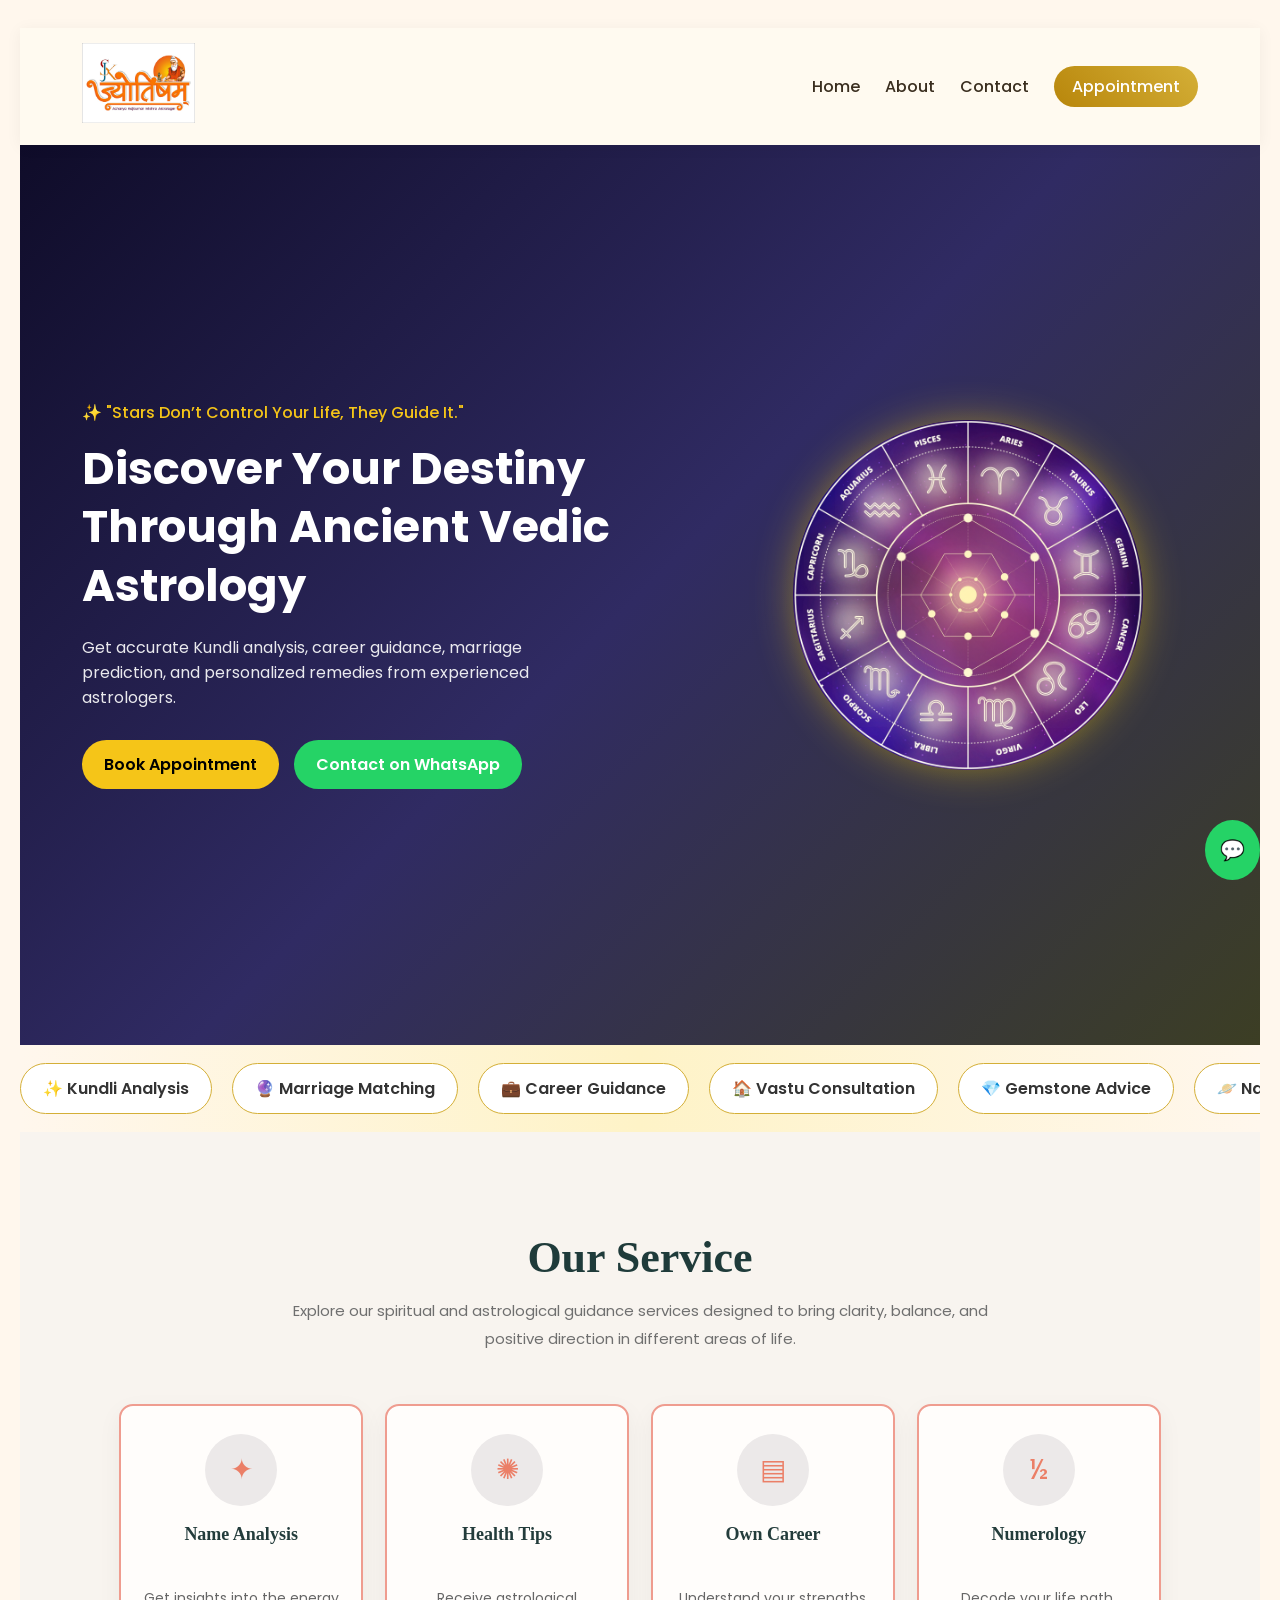
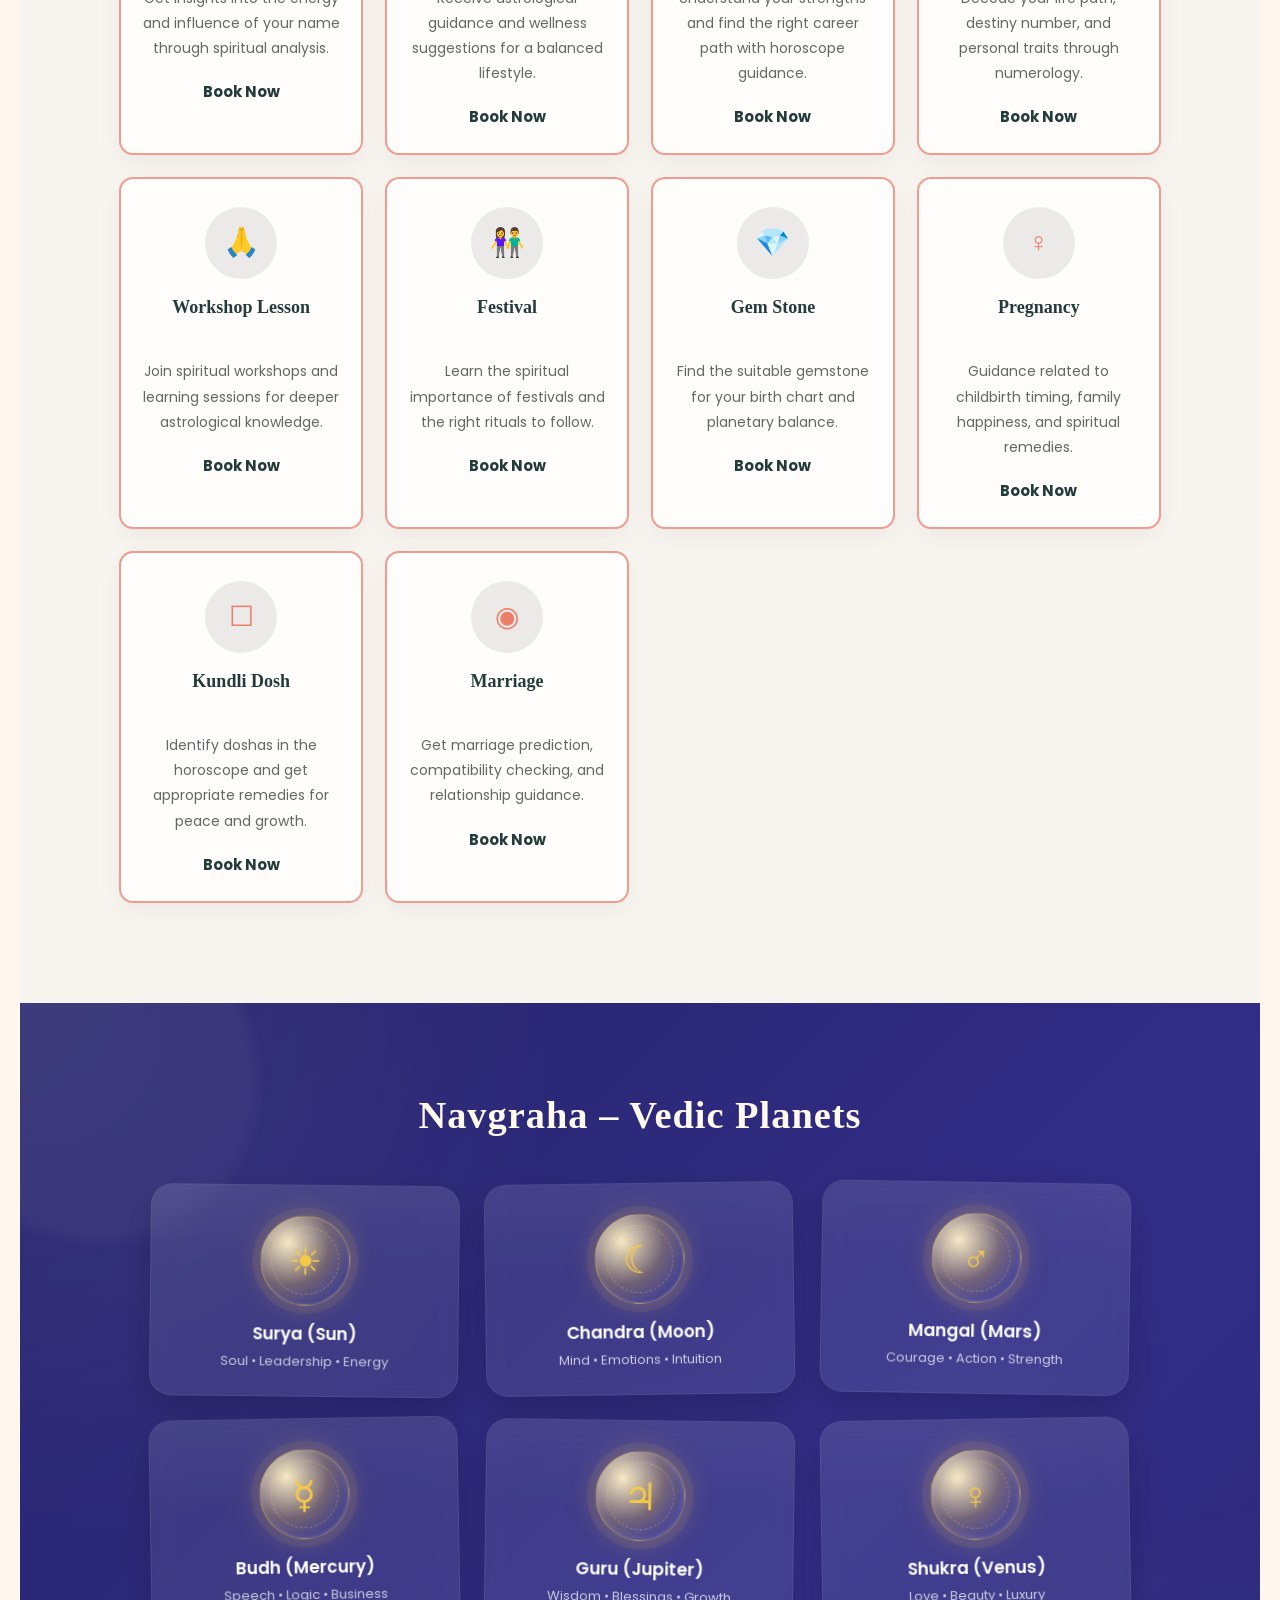
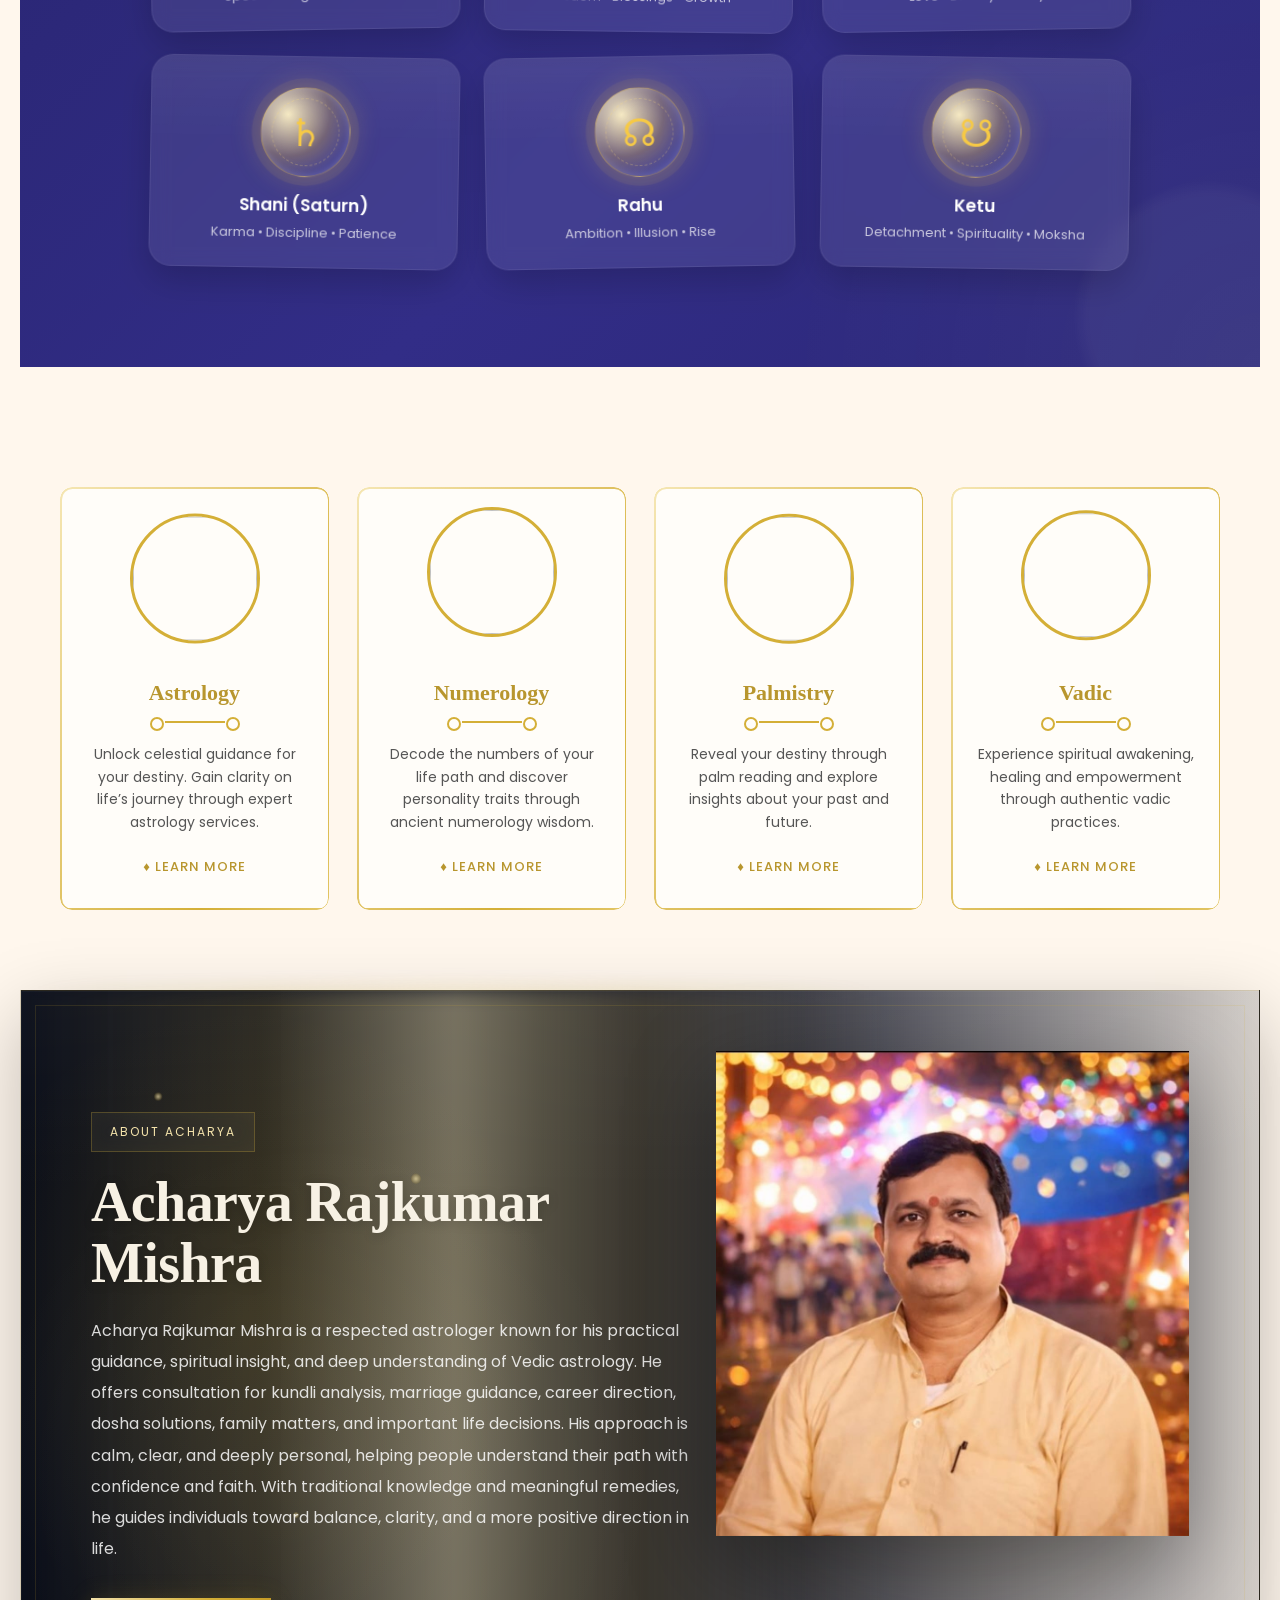
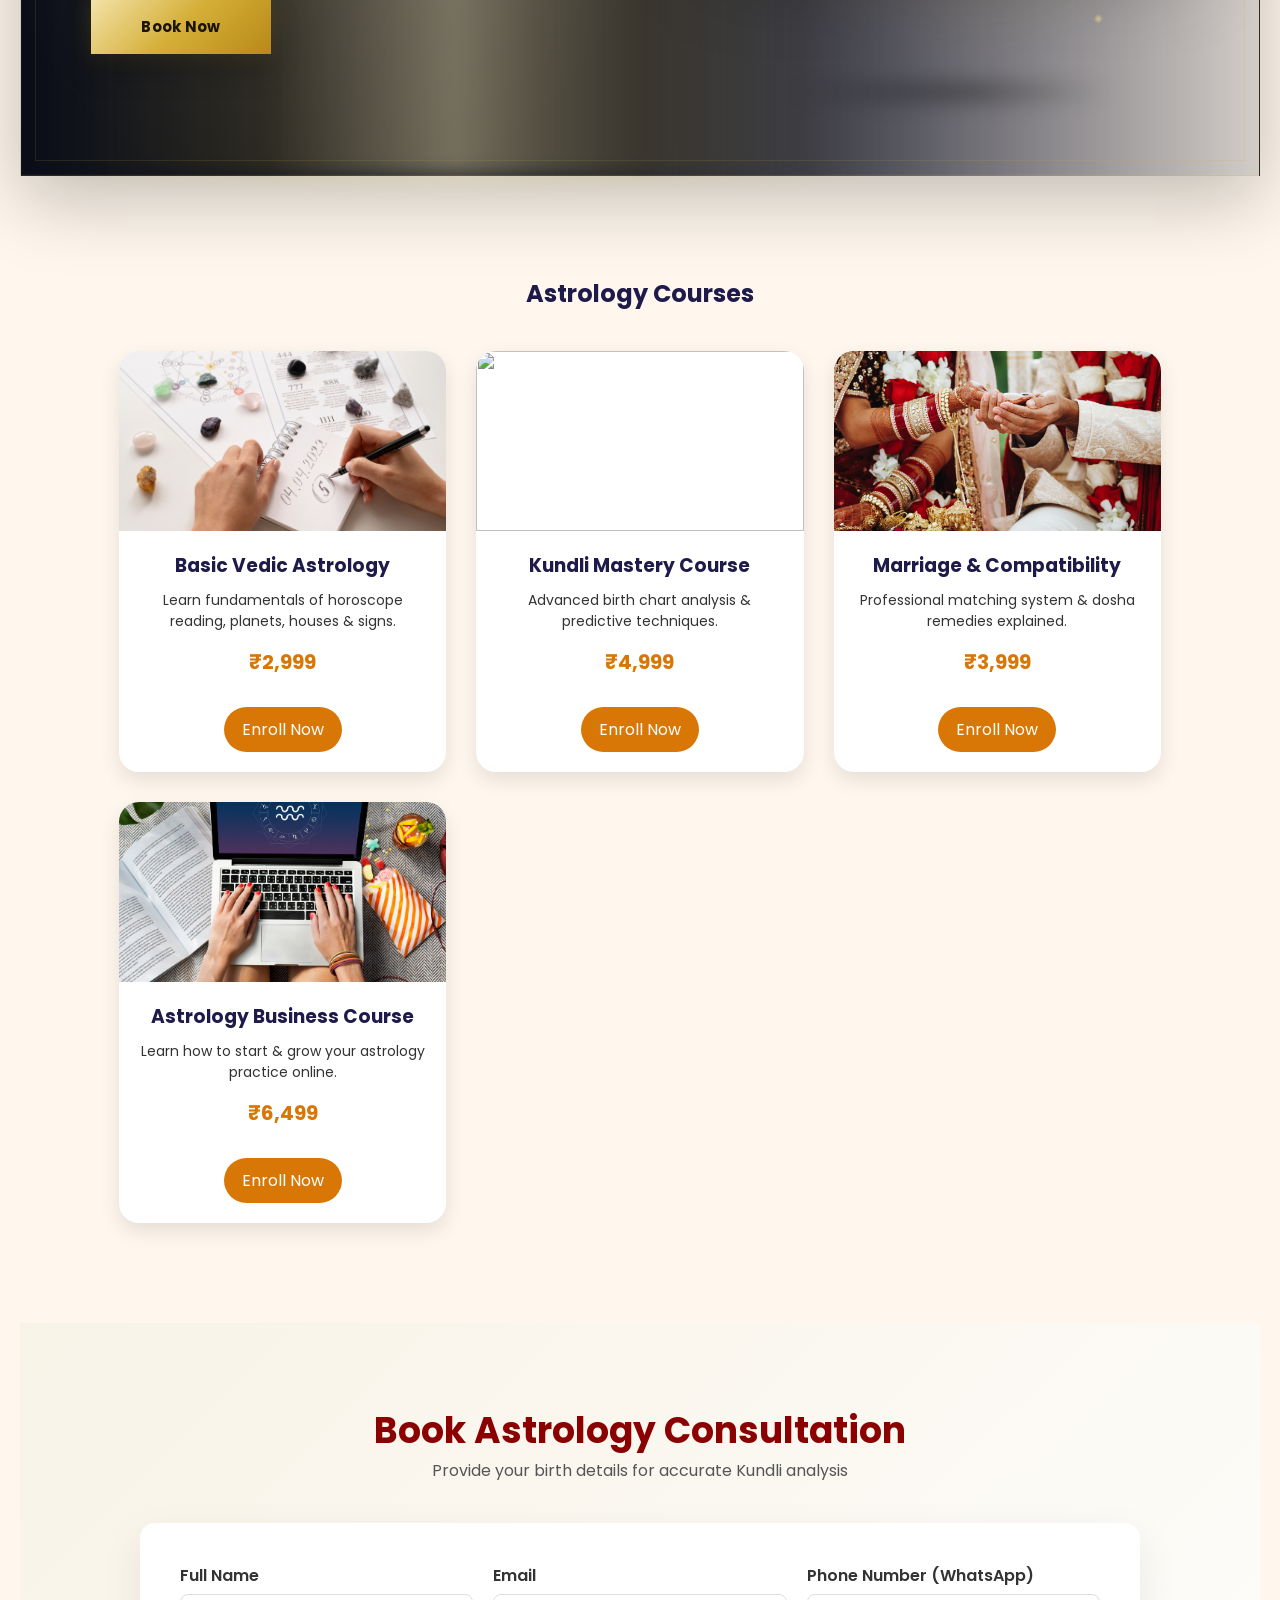
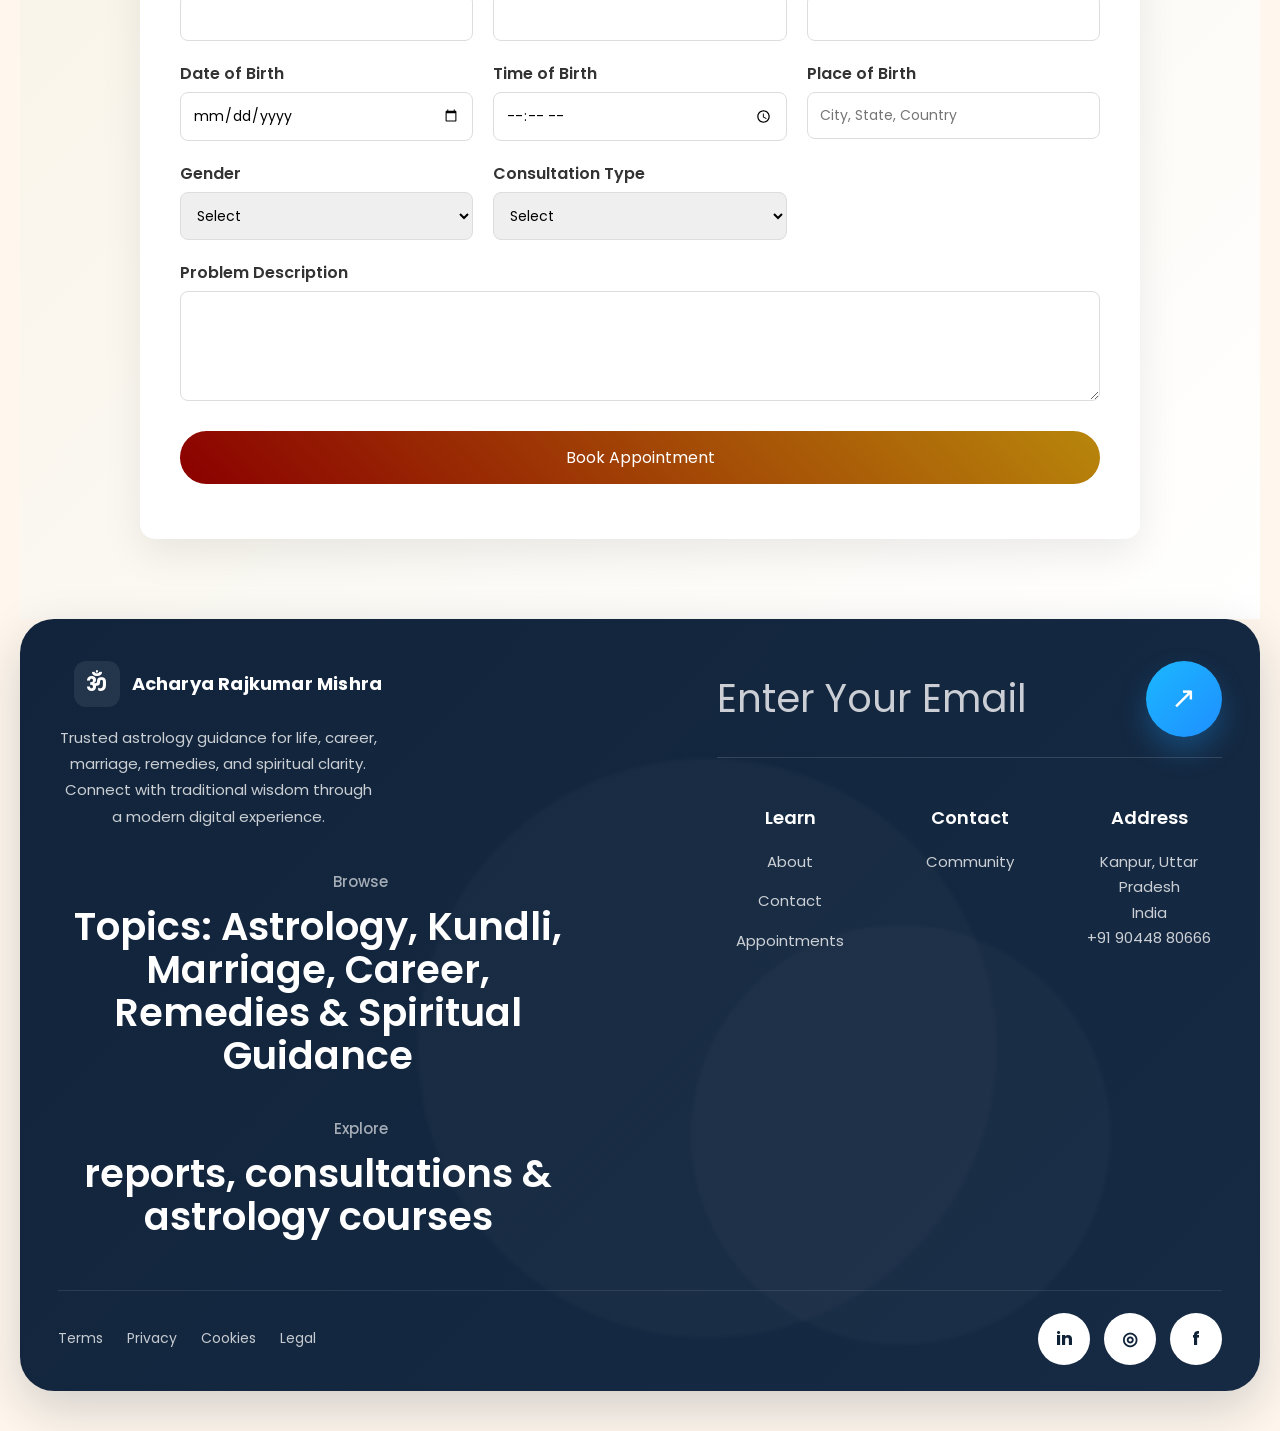
==== commit 3c0a3523: "fixed Footer" ====
--- a/index.html
+++ b/index.html
@@ -2299,6 +2299,43 @@
         });
     </script>
 
+    <script>
+        const faqItems = document.querySelectorAll(".faq-item");
+
+        faqItems.forEach(item => {
+            const btn = item.querySelector(".faq-question");
+            btn.addEventListener("click", () => {
+                faqItems.forEach(other => {
+                    if (other !== item) other.classList.remove("active");
+                });
+                item.classList.toggle("active");
+            });
+        });
+
+        const menuToggle = document.getElementById("menuToggle");
+        const navMenu = document.getElementById("navMenu");
+
+        menuToggle.addEventListener("click", () => {
+            navMenu.classList.toggle("active");
+            menuToggle.textContent = navMenu.classList.contains("active") ? "✕" : "☰";
+        });
+
+        document.querySelectorAll("#navMenu a").forEach(link => {
+            link.addEventListener("click", () => {
+                navMenu.classList.remove("active");
+                menuToggle.textContent = "☰";
+            });
+        });
+
+        document.addEventListener("click", (e) => {
+            if (!menuToggle.contains(e.target) && !navMenu.contains(e.target)) {
+                navMenu.classList.remove("active");
+                menuToggle.textContent = "☰";
+            }
+        });
+    </script>
+
+
 
 
 
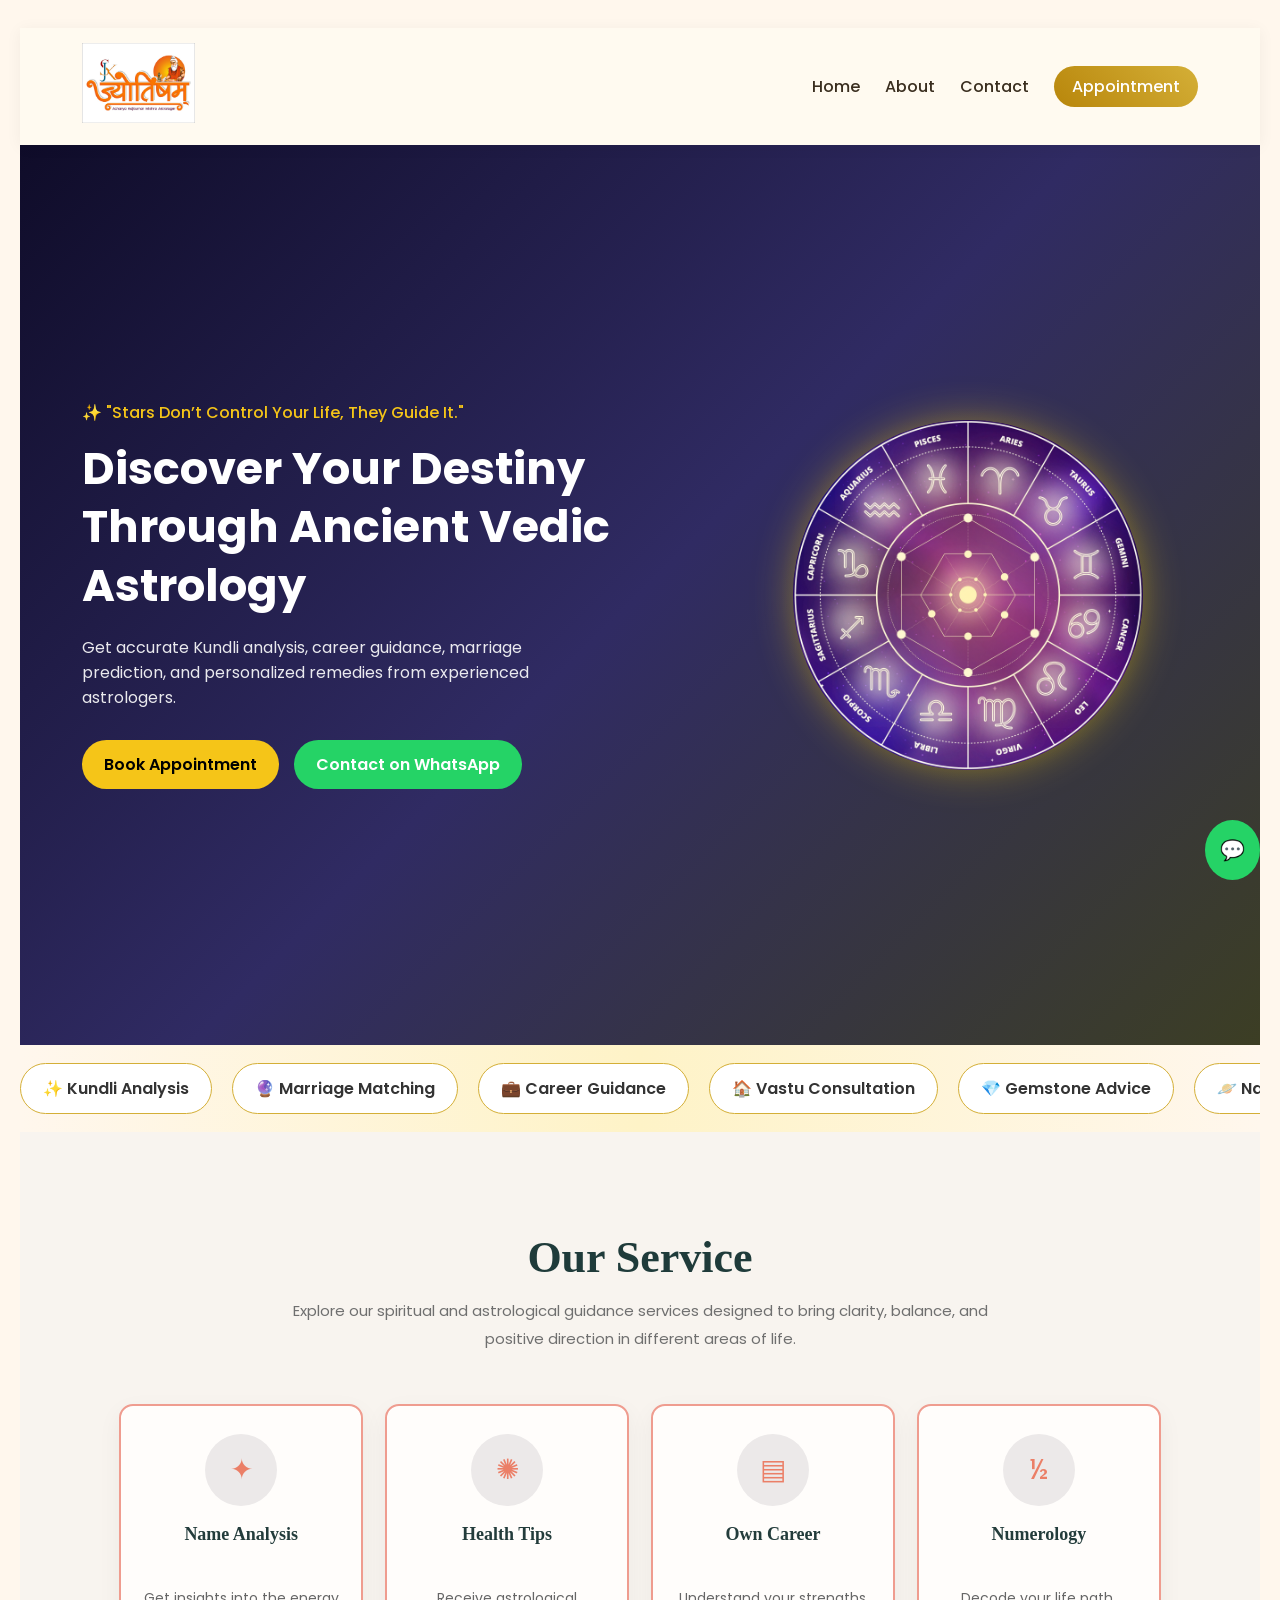
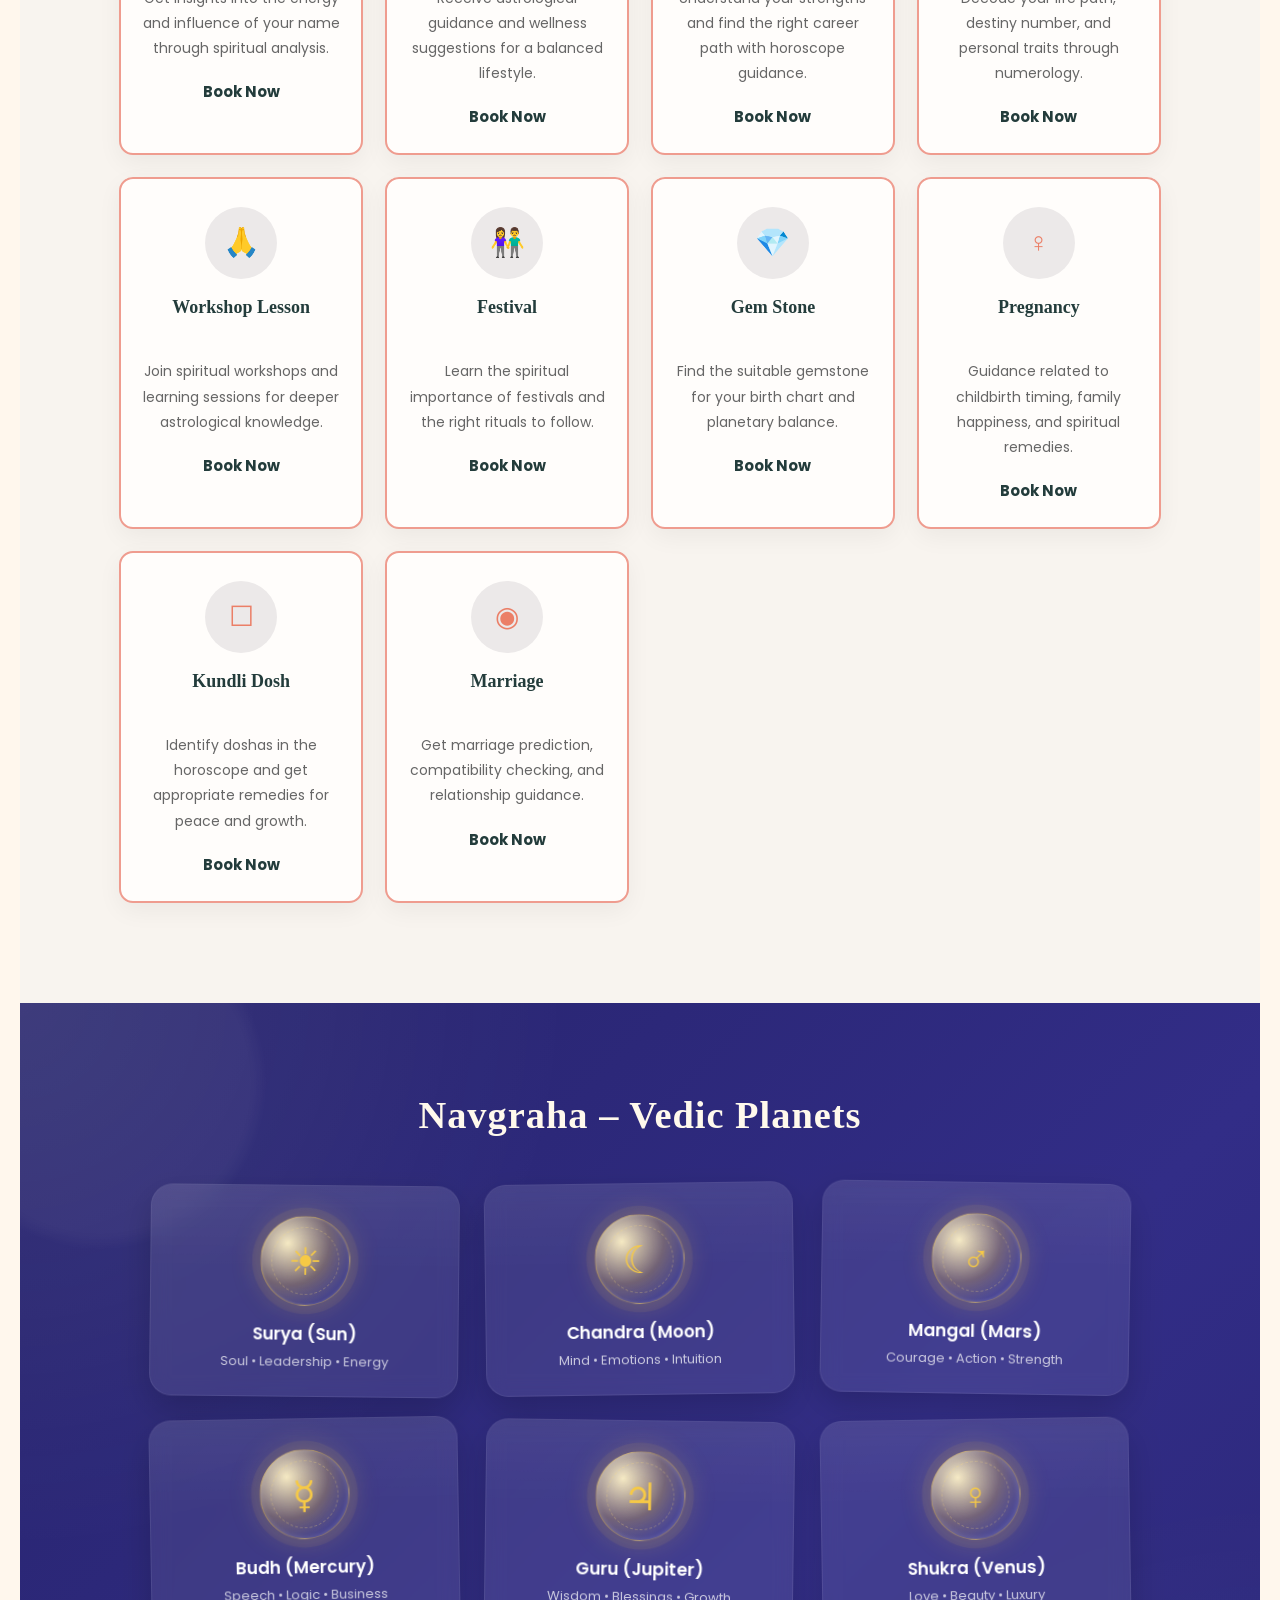
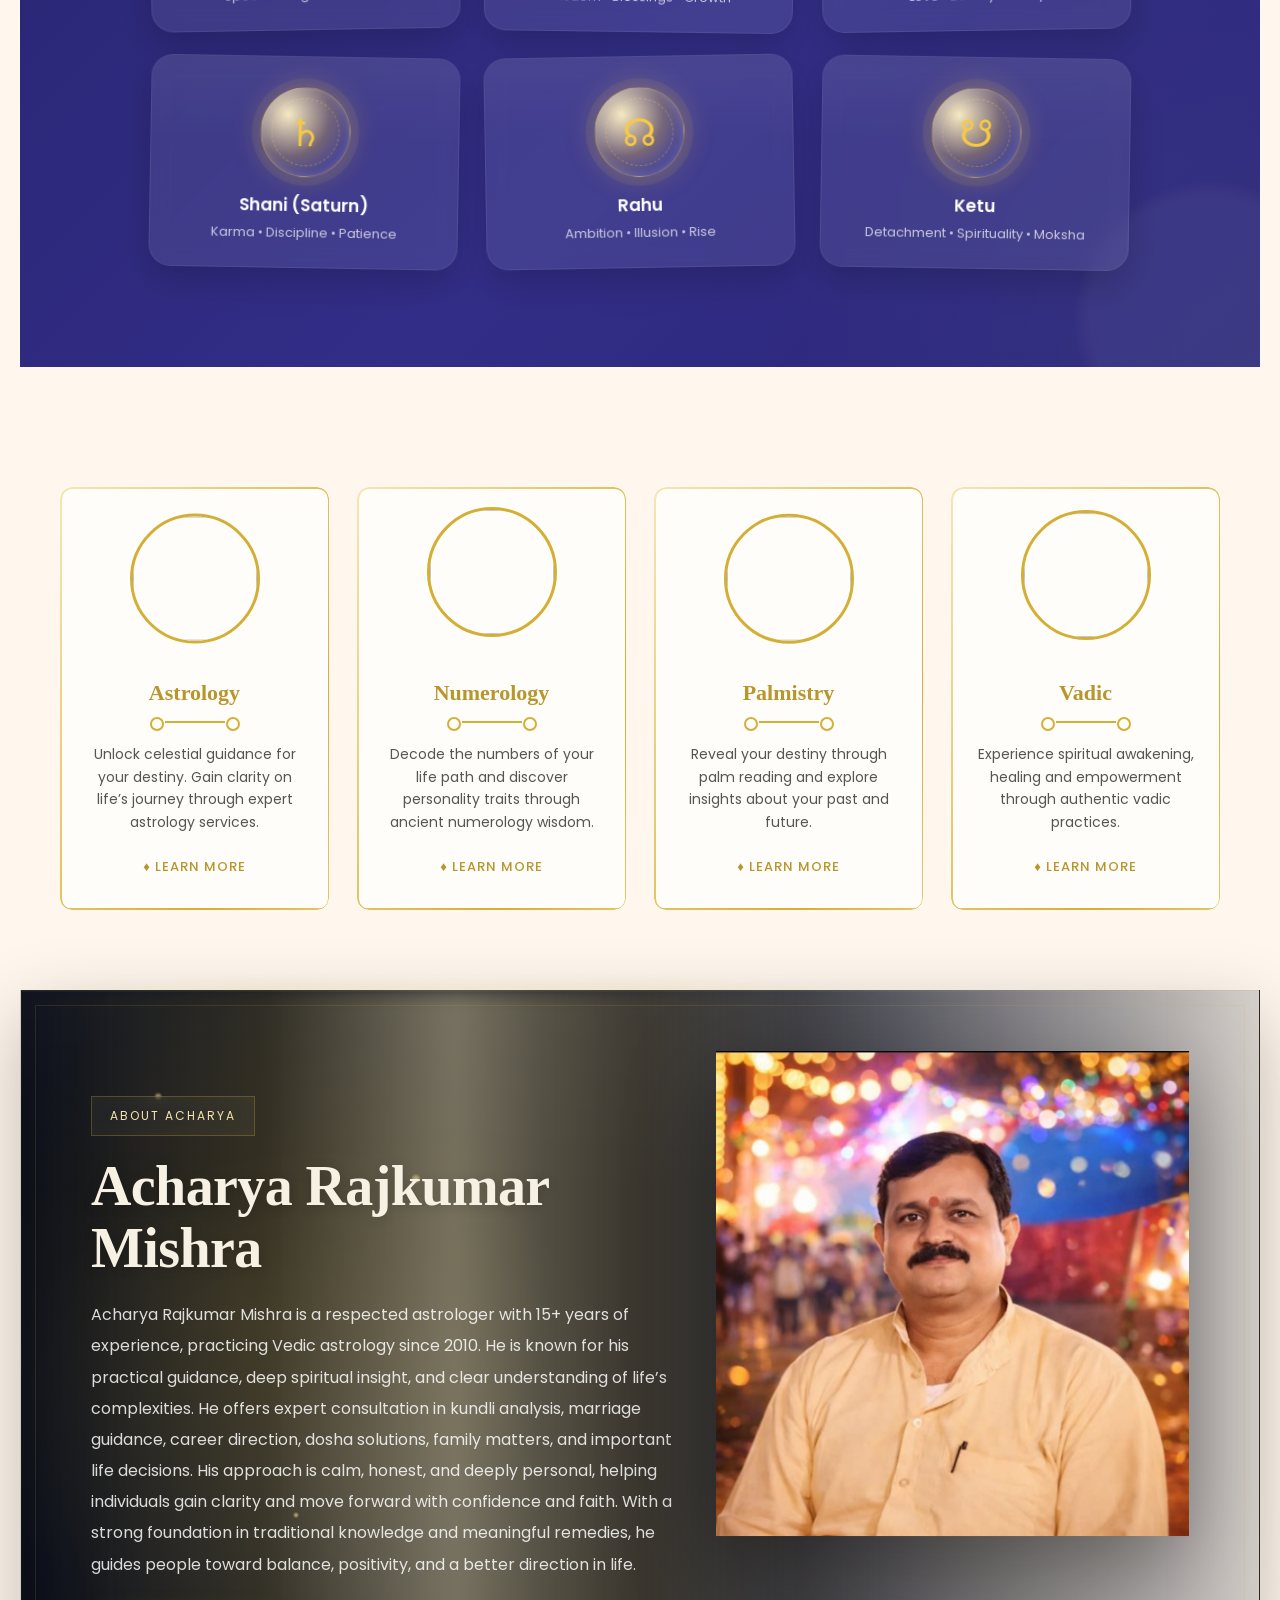
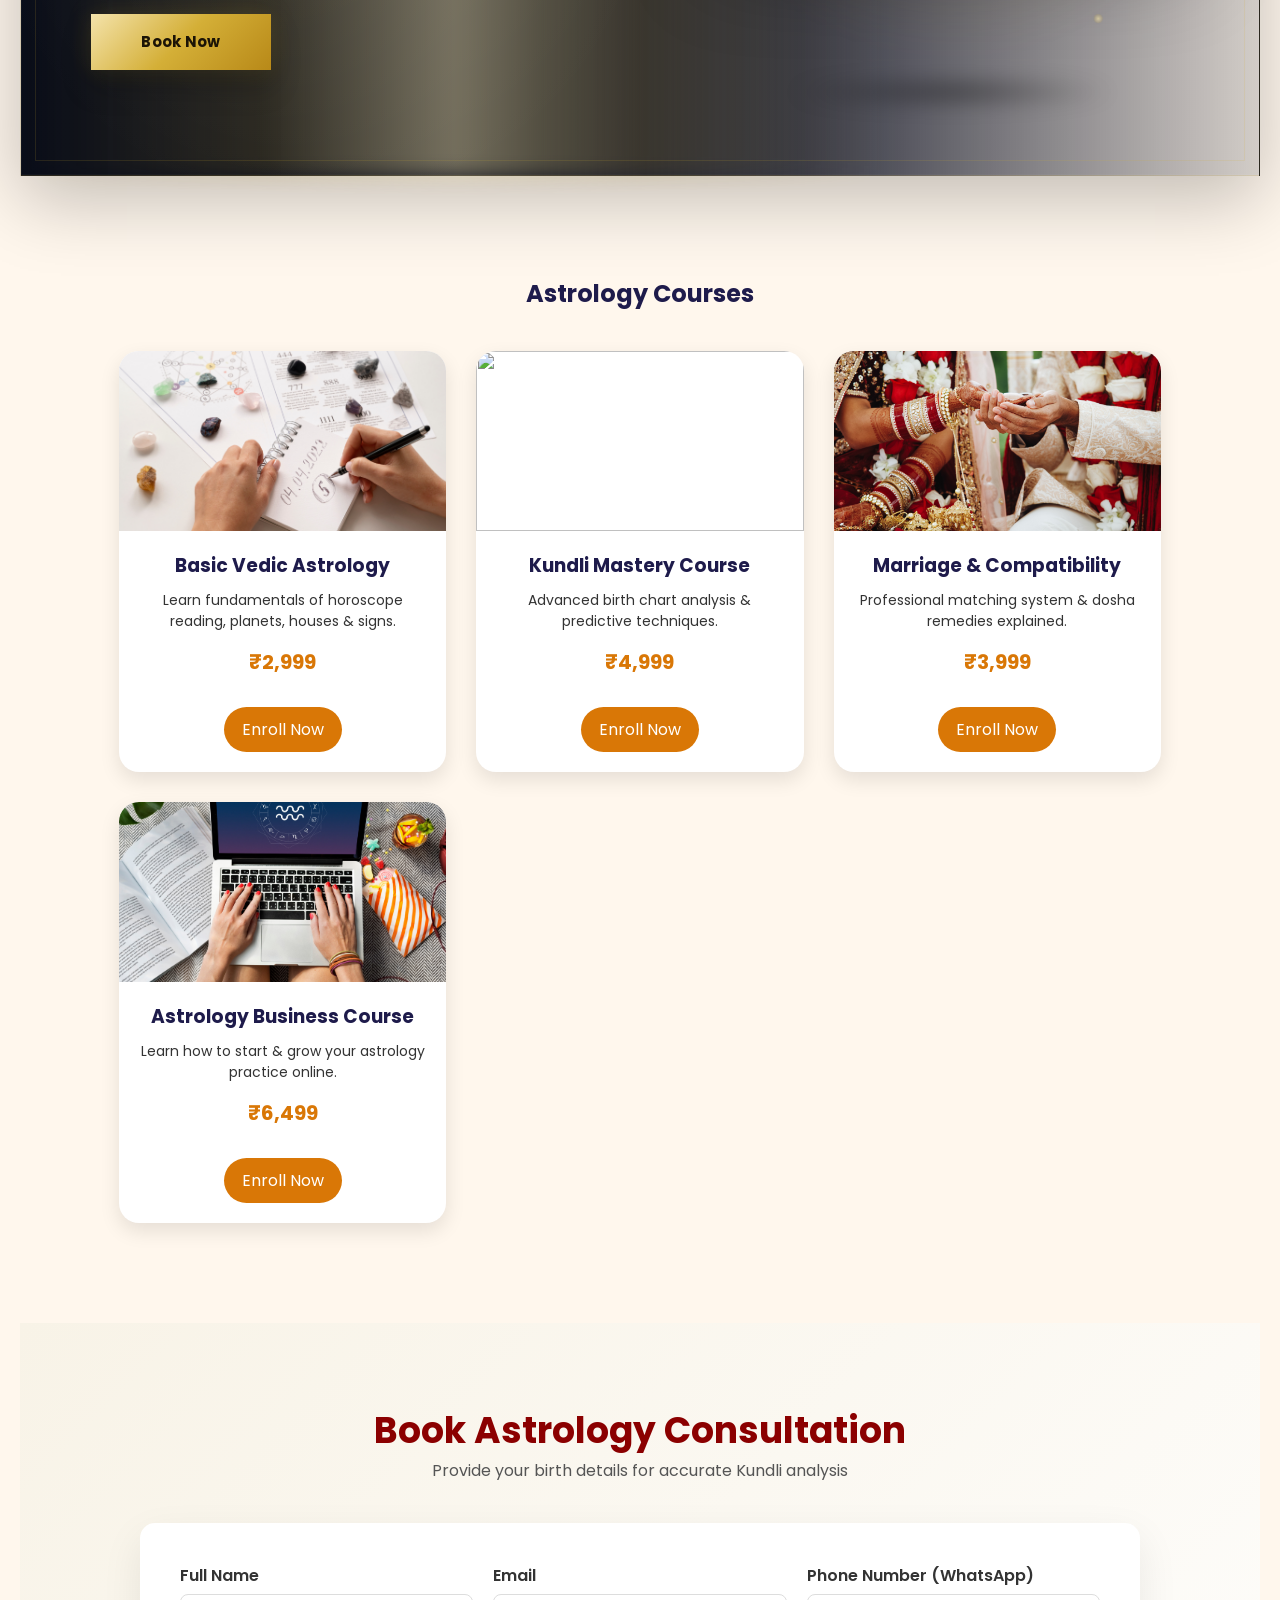
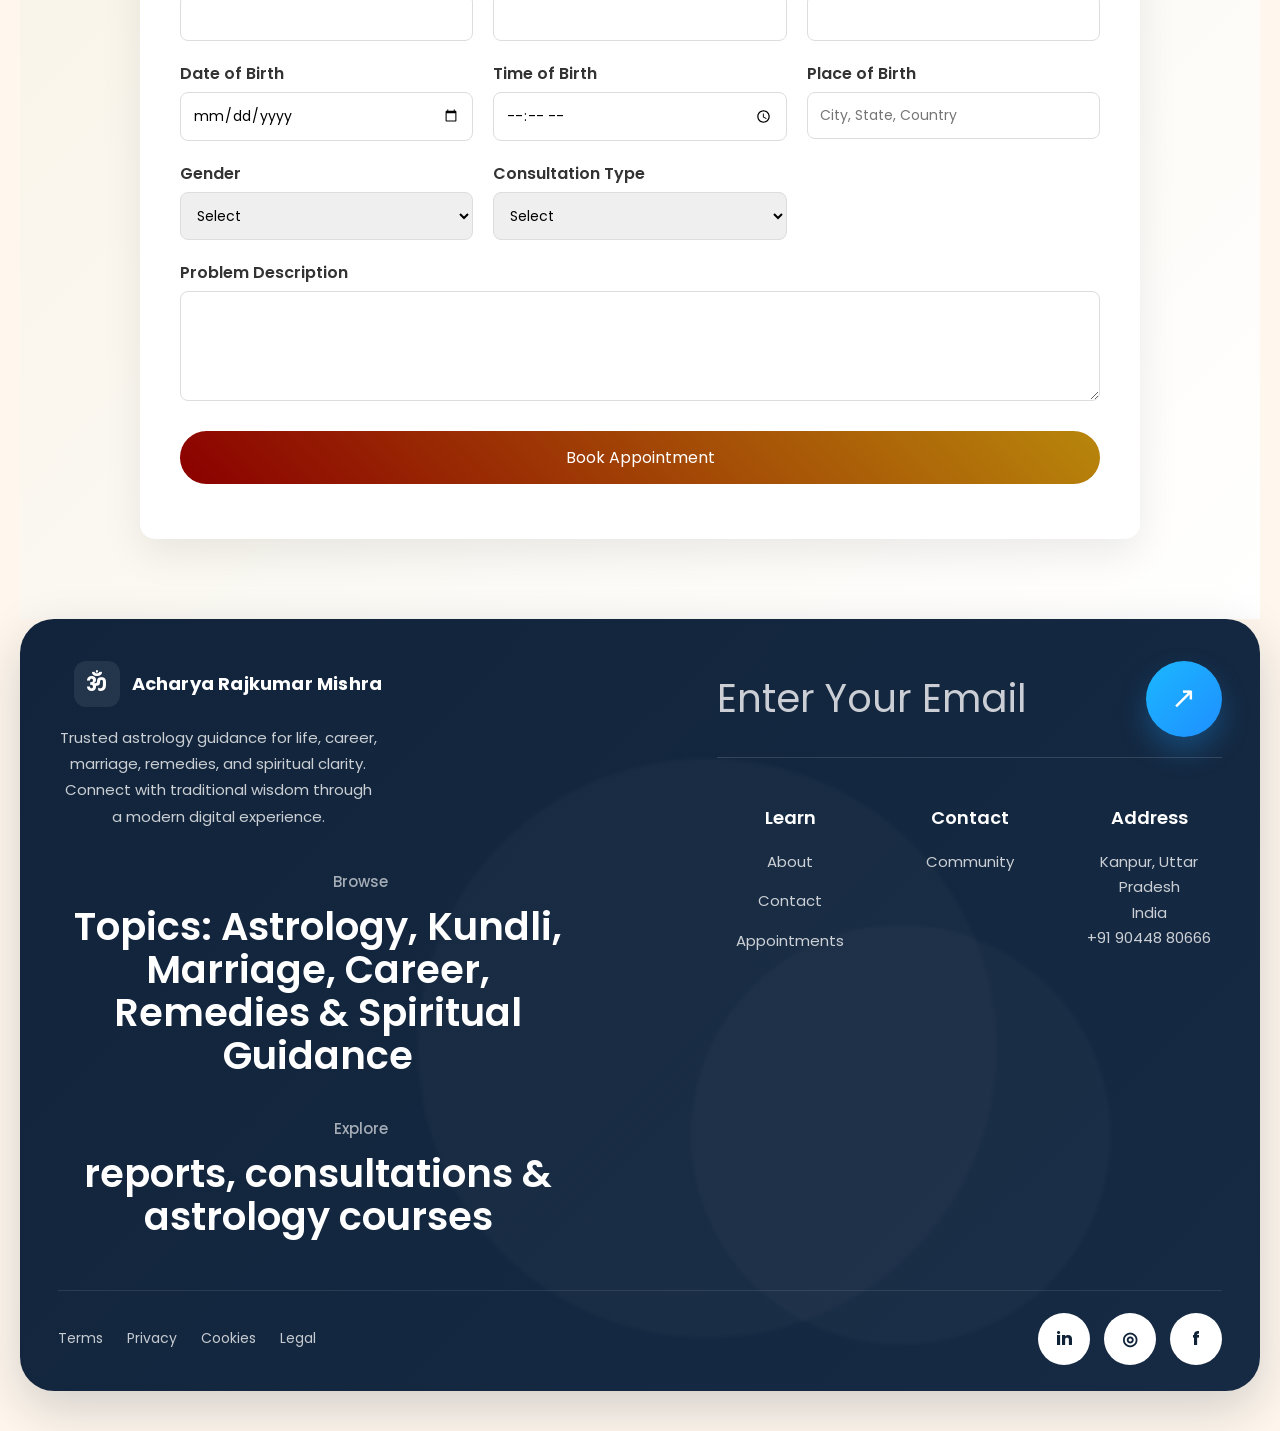
==== commit 7675f4d1: "About information added" ====
--- a/index.html
+++ b/index.html
@@ -1652,12 +1652,12 @@
                 <h2>Acharya Rajkumar Mishra</h2>
 
                 <p>
-                    Acharya Rajkumar Mishra is a respected astrologer known for his practical guidance, spiritual
-                    insight, and deep understanding of Vedic astrology. He offers consultation for kundli analysis,
-                    marriage guidance, career direction, dosha solutions, family matters, and important life decisions.
-                    His approach is calm, clear, and deeply personal, helping people understand their path with
-                    confidence and faith. With traditional knowledge and meaningful remedies, he guides individuals
-                    toward balance, clarity, and a more positive direction in life.
+                    Acharya Rajkumar Mishra is a respected astrologer with 15+ years of experience, practicing Vedic astrology since 2010. He is known for his practical guidance, deep spiritual insight, and clear understanding of life’s complexities.
+
+He offers expert consultation in kundli analysis, marriage guidance, career direction, dosha solutions, family matters, and important life decisions. His approach is calm, honest, and deeply personal, helping individuals gain clarity and move forward with confidence and faith.
+
+With a strong foundation in traditional knowledge and meaningful remedies, he guides people toward balance, positivity, and a better direction in life.
+
                 </p>
 
 
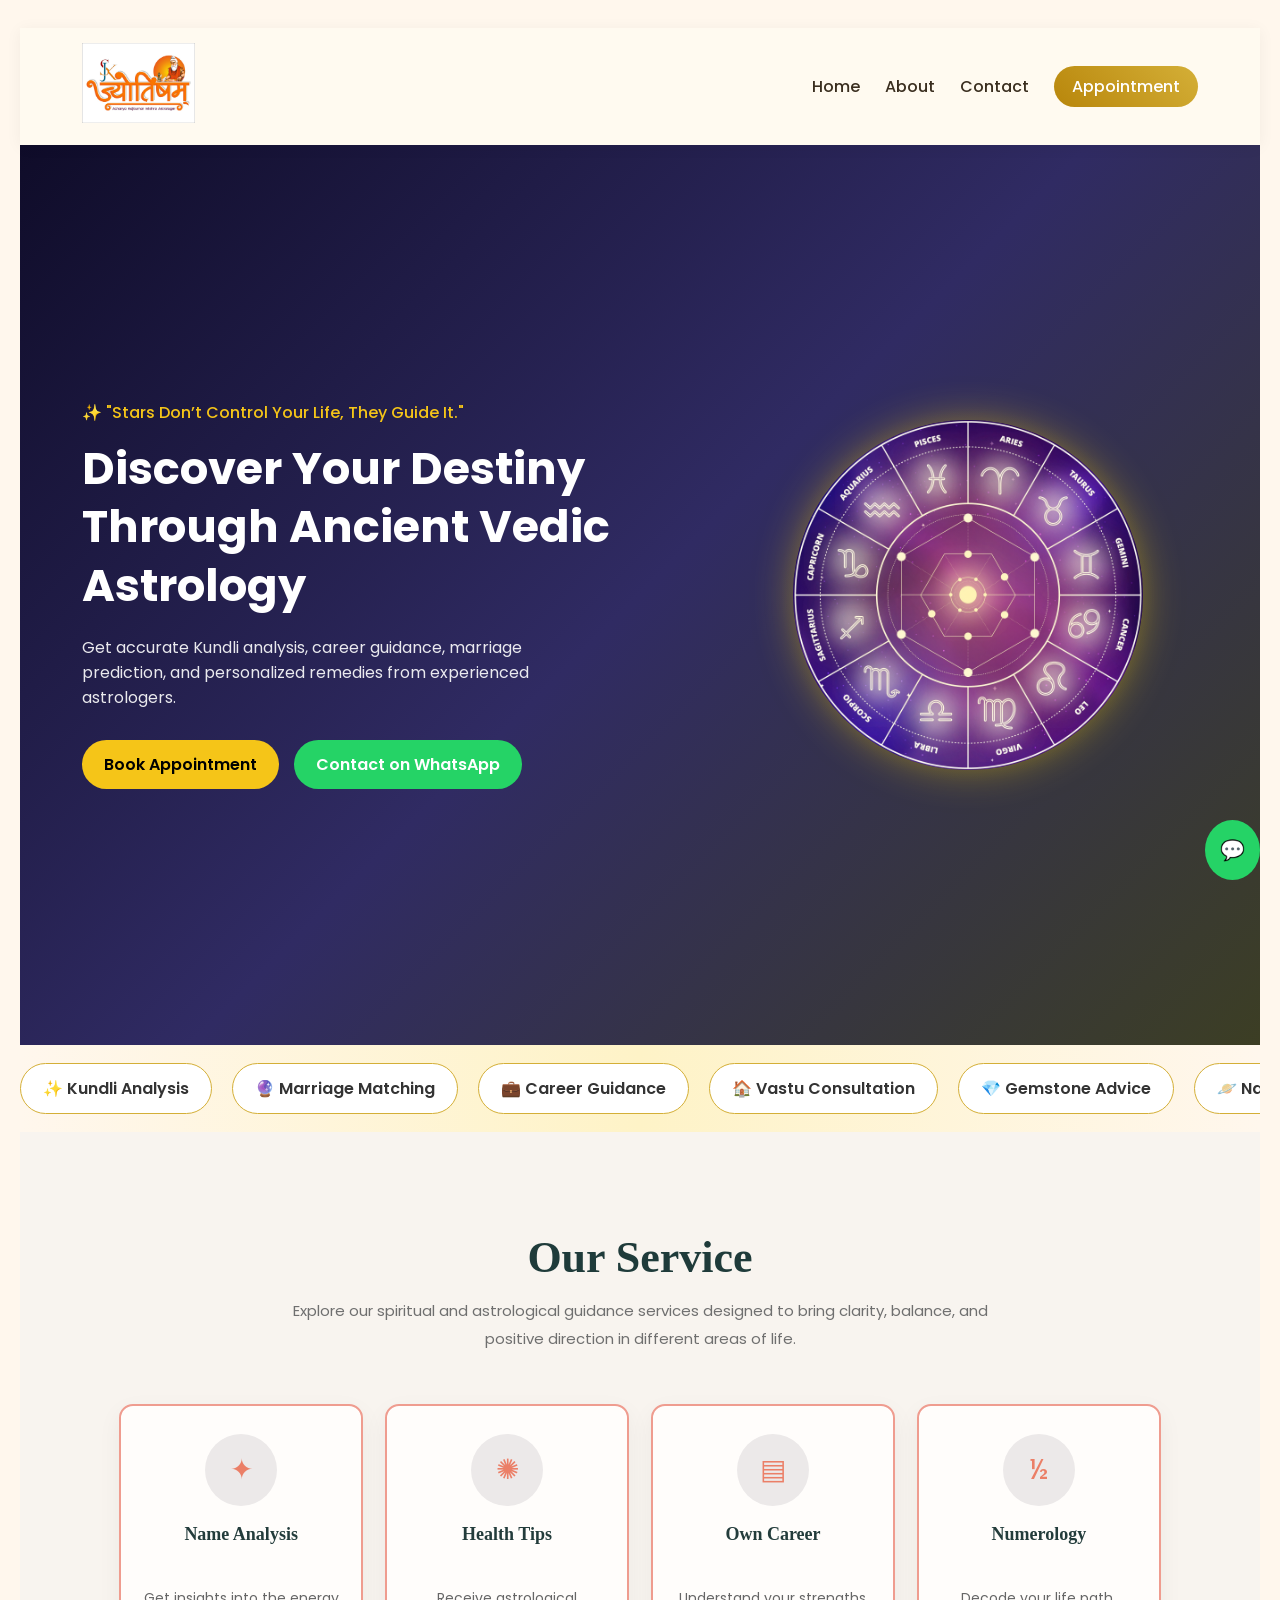
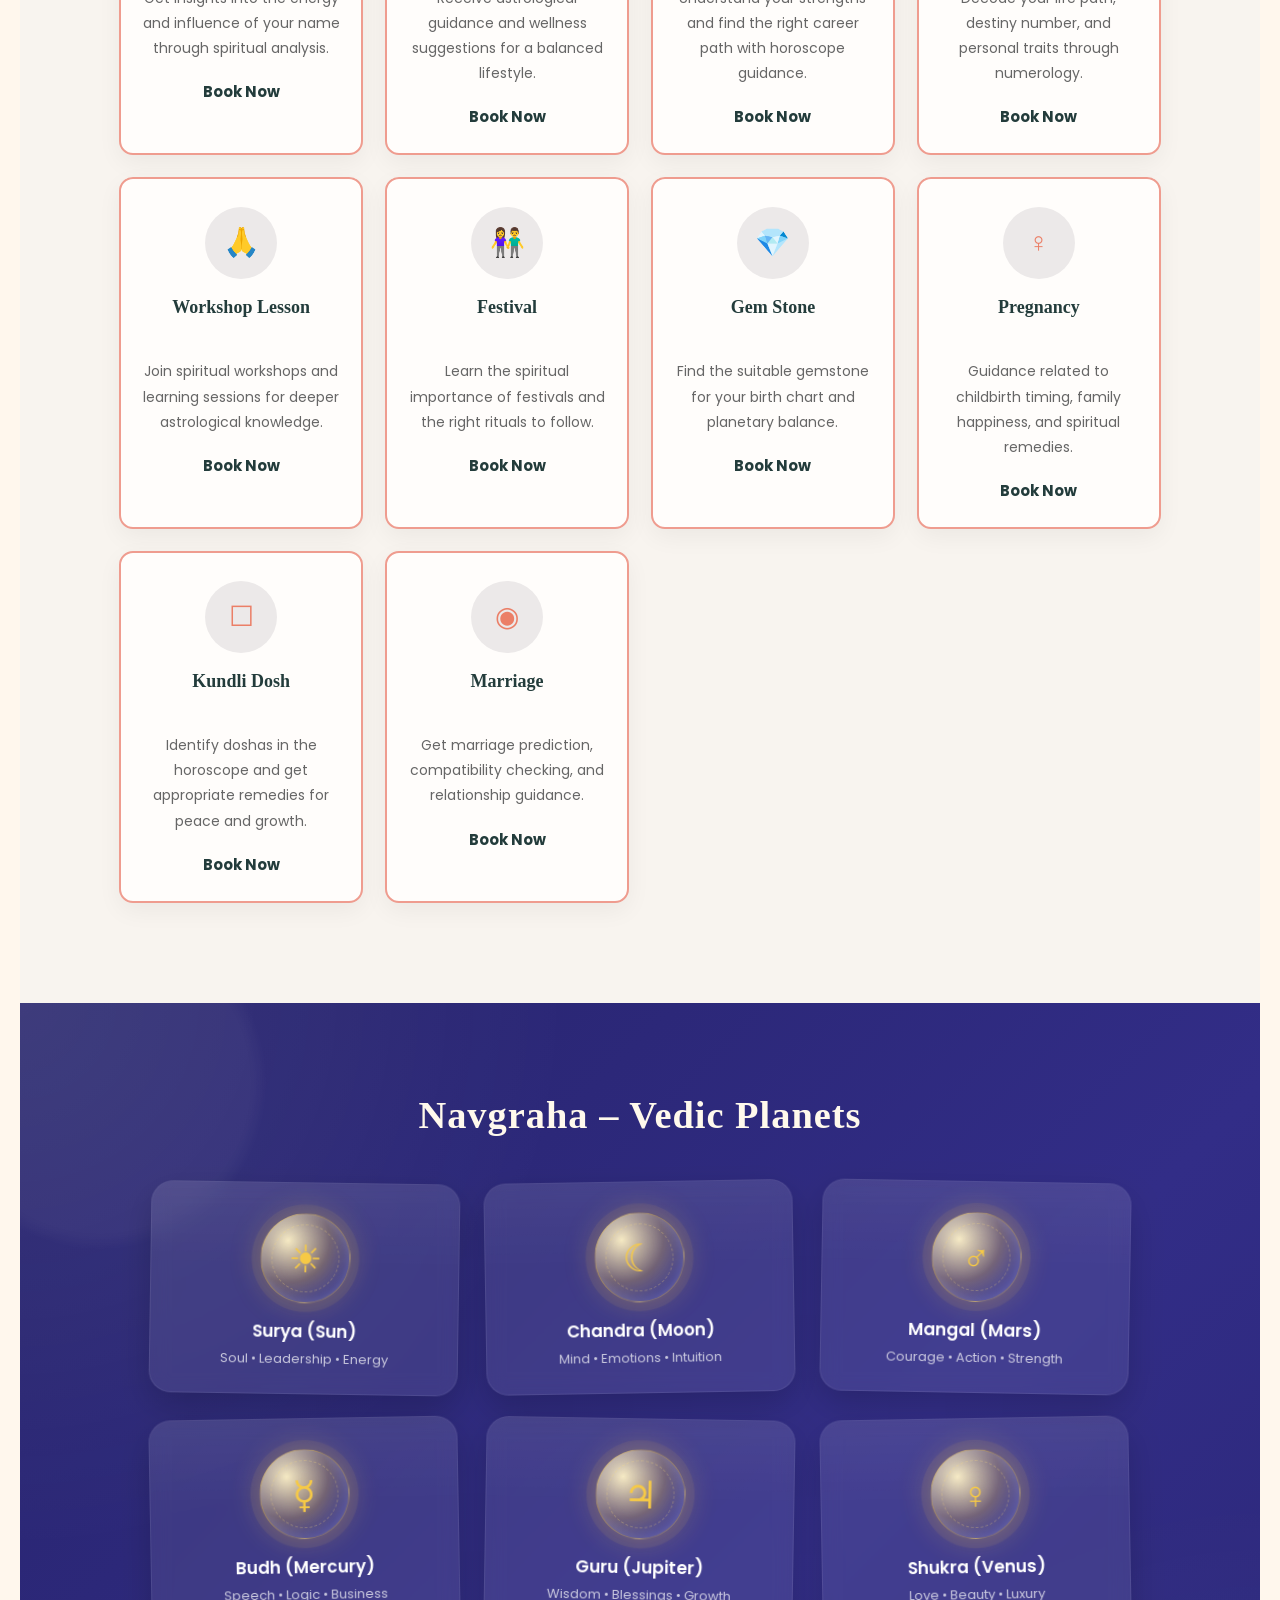
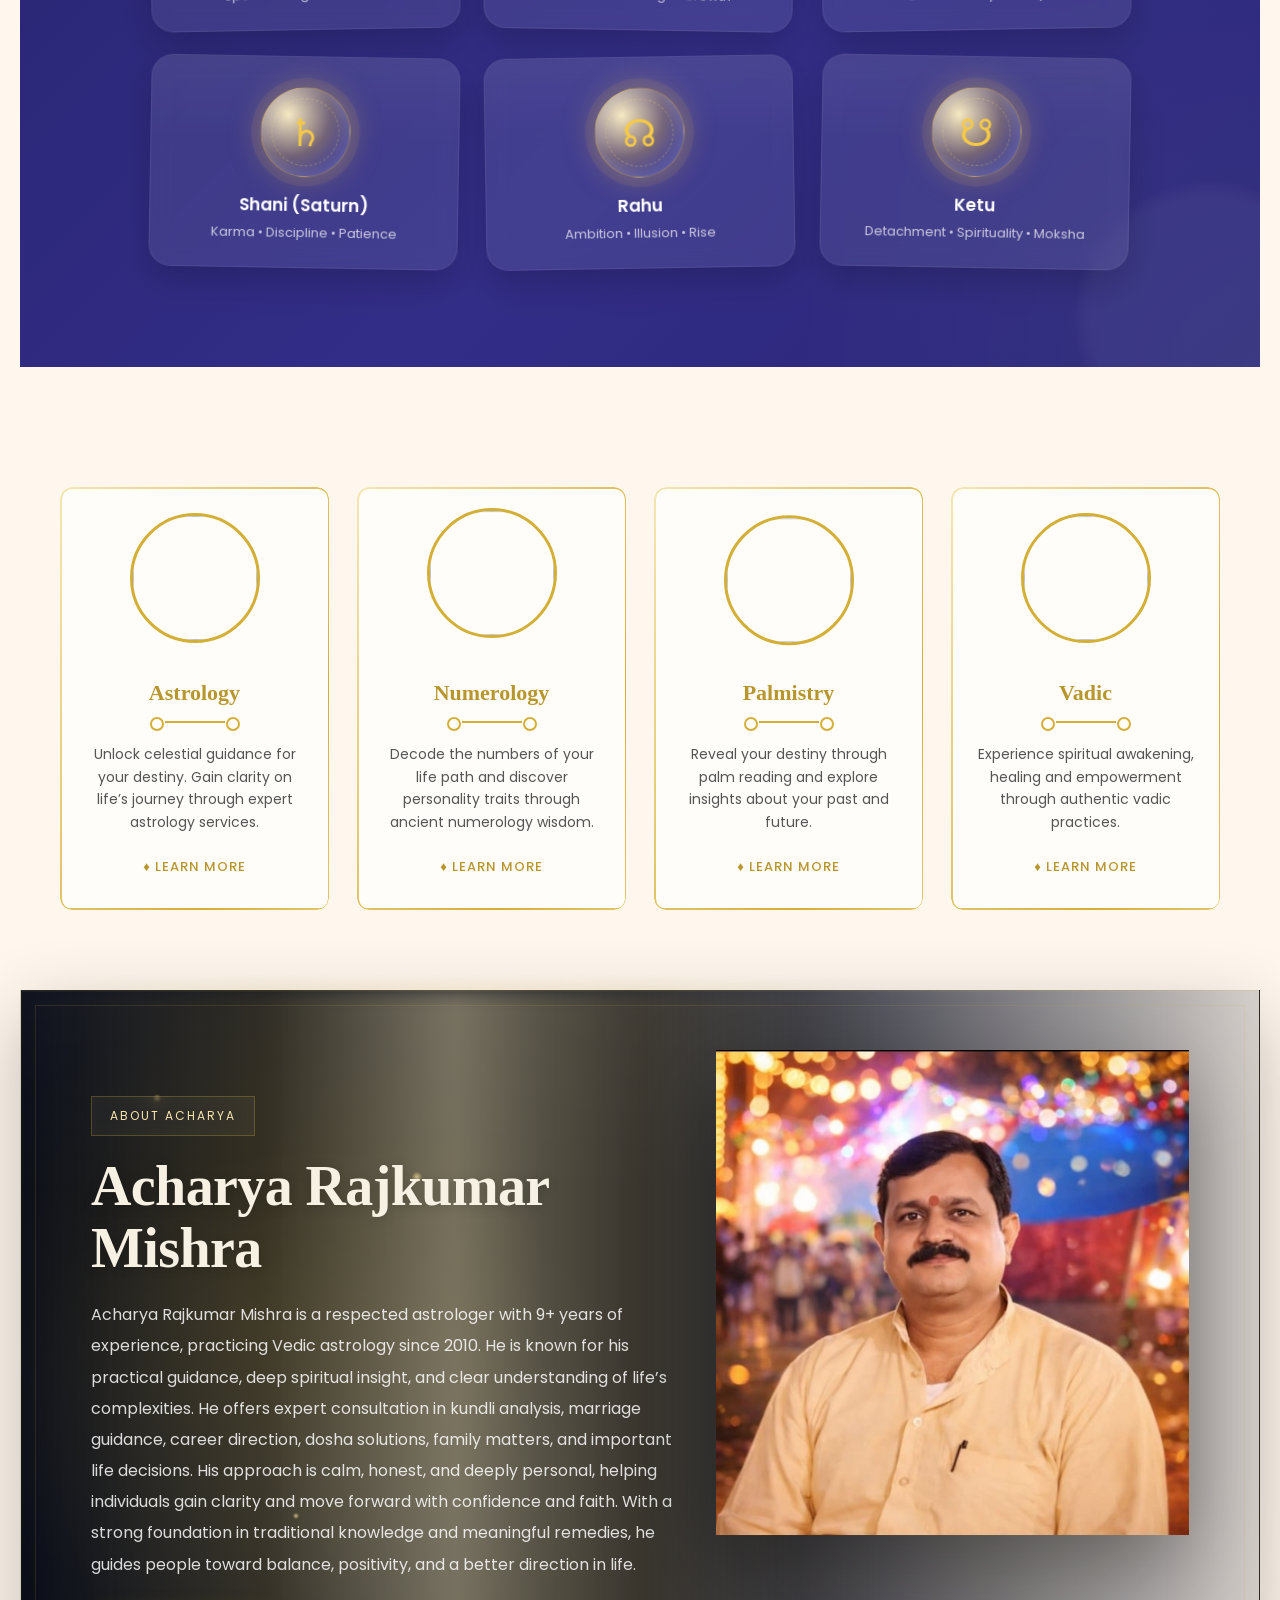
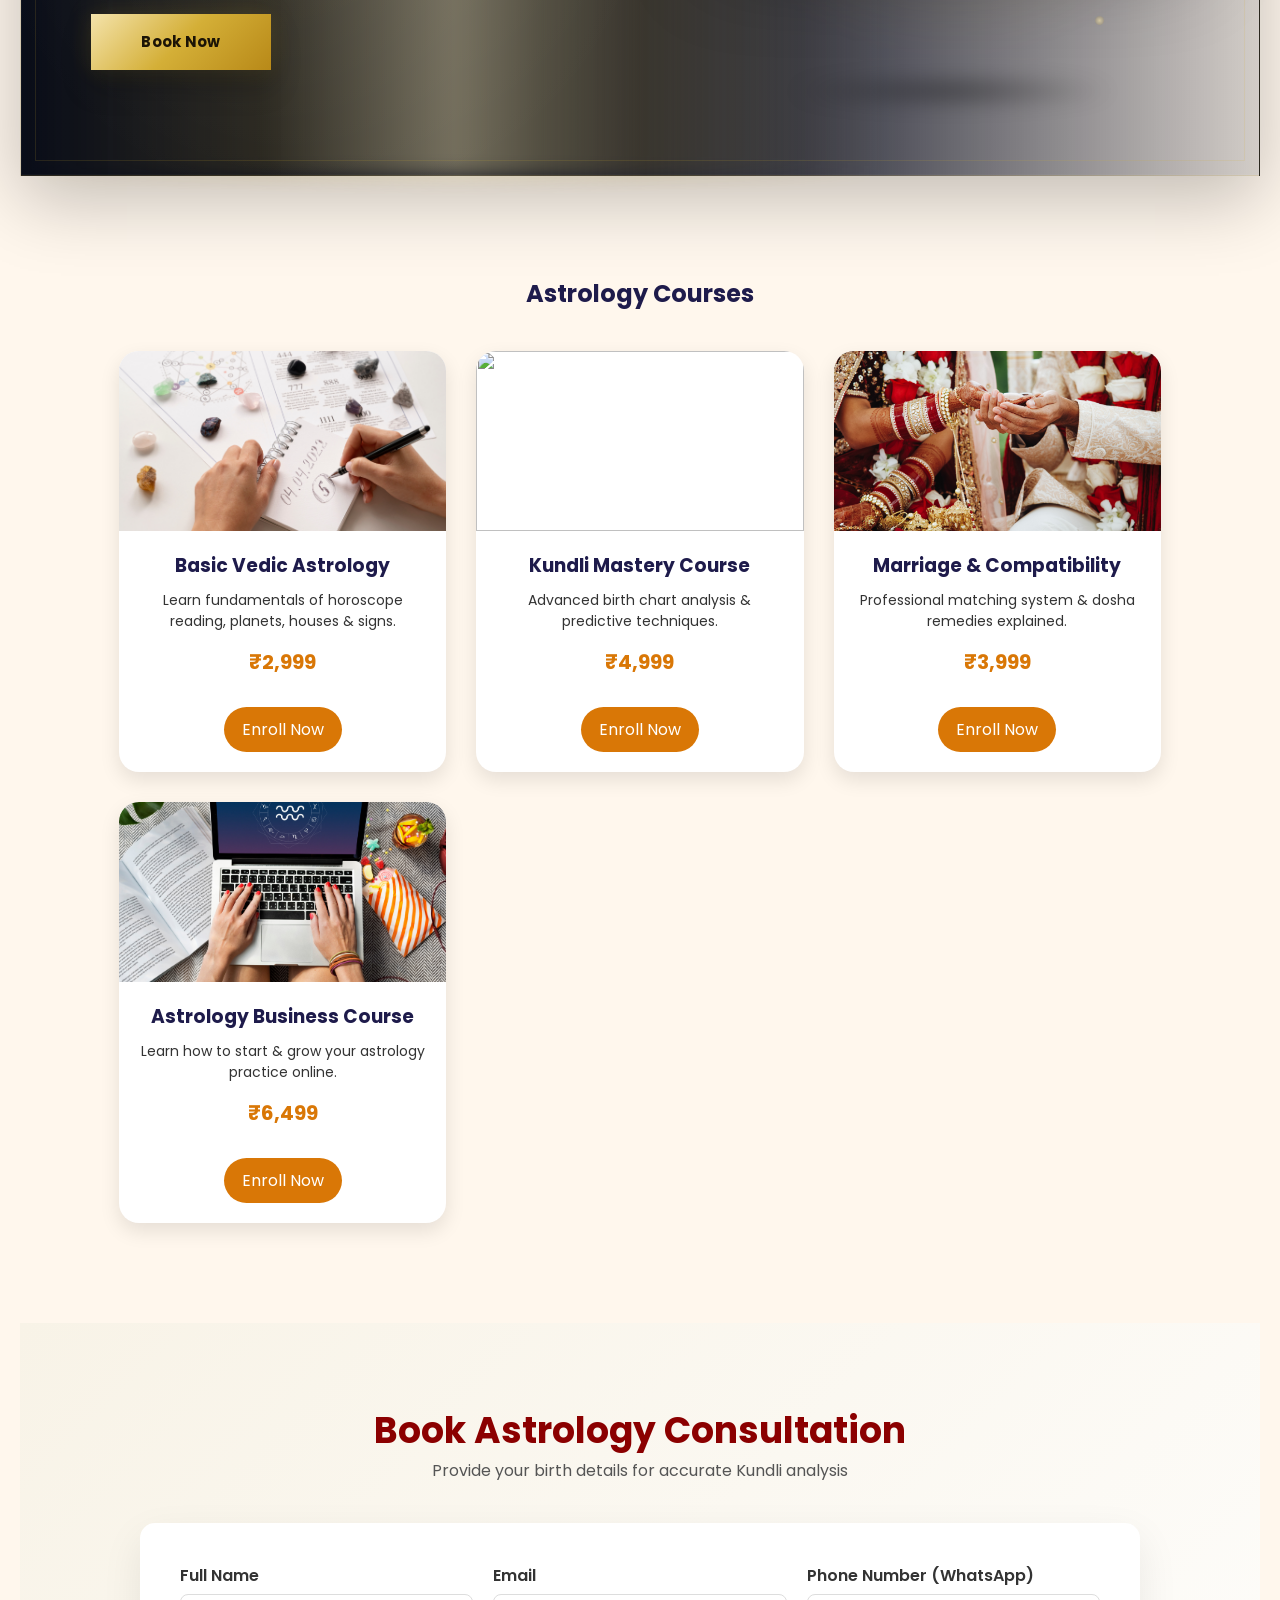
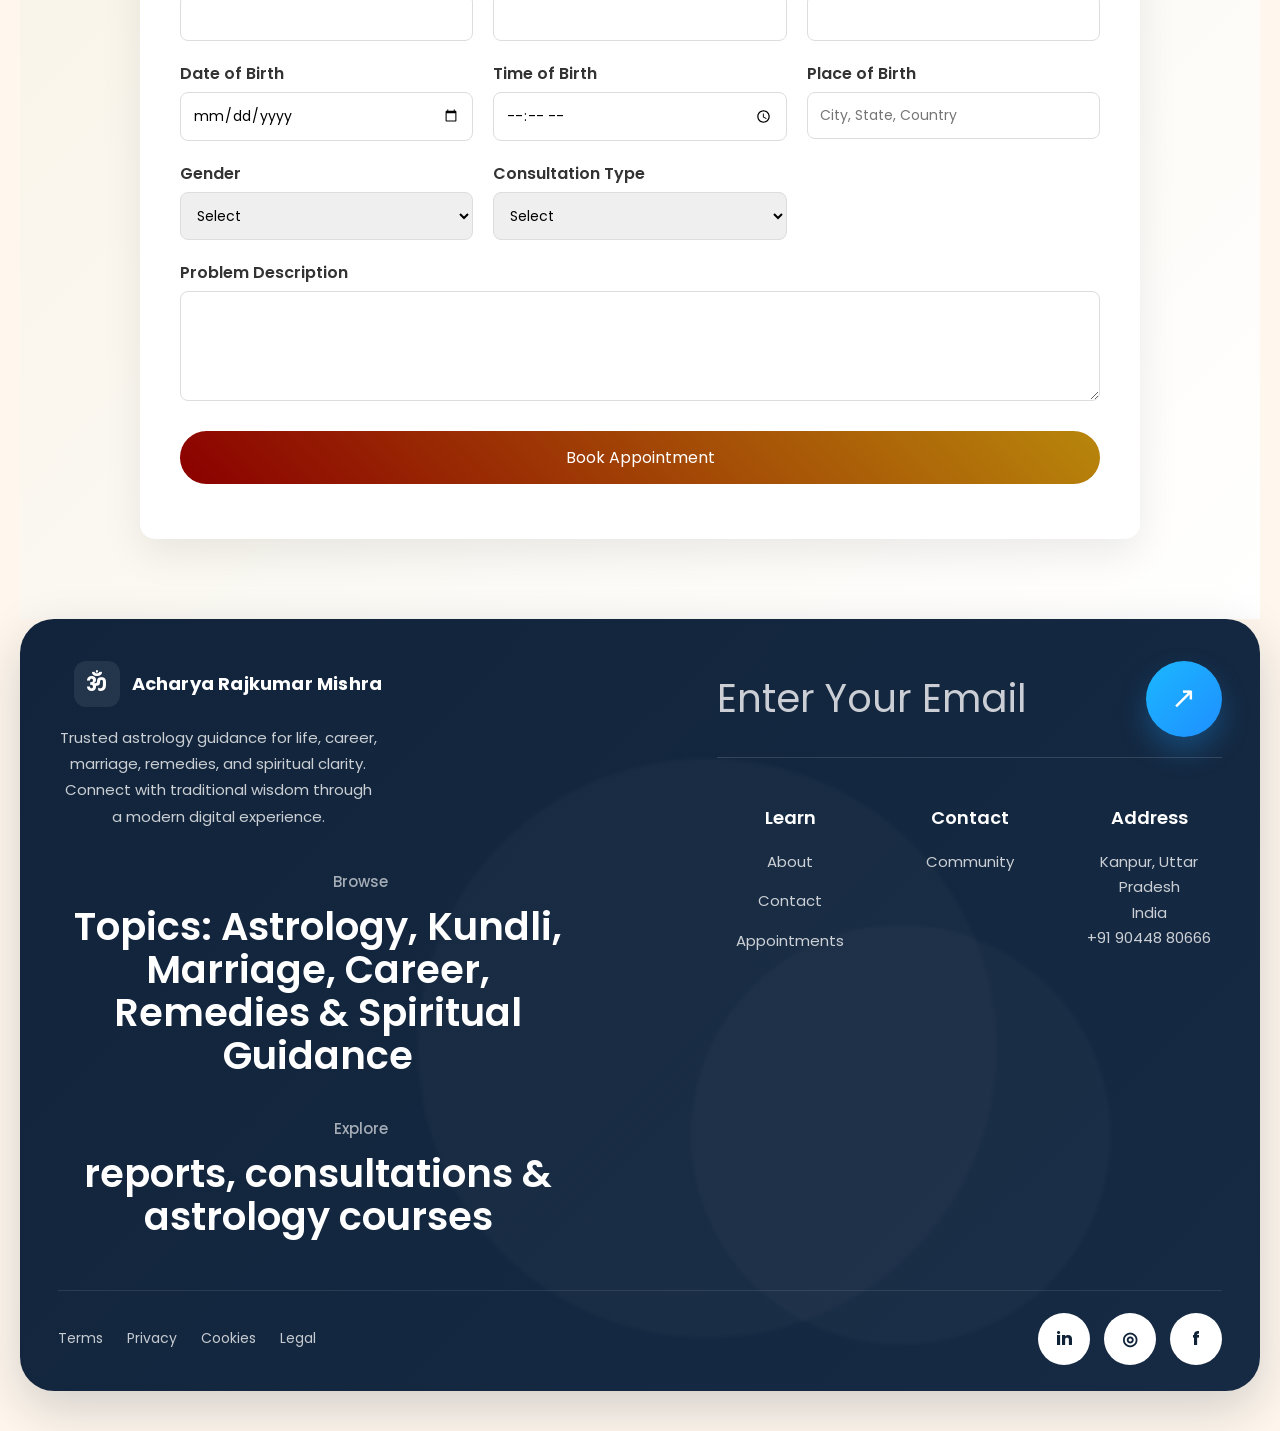
==== commit d5027ad4: "Error Fixed" ====
--- a/index.html
+++ b/index.html
@@ -1652,7 +1652,7 @@
                 <h2>Acharya Rajkumar Mishra</h2>
 
                 <p>
-                    Acharya Rajkumar Mishra is a respected astrologer with 15+ years of experience, practicing Vedic astrology since 2010. He is known for his practical guidance, deep spiritual insight, and clear understanding of life’s complexities.
+                    Acharya Rajkumar Mishra is a respected astrologer with 9+ years of experience, practicing Vedic astrology since 2010. He is known for his practical guidance, deep spiritual insight, and clear understanding of life’s complexities.
 
 He offers expert consultation in kundli analysis, marriage guidance, career direction, dosha solutions, family matters, and important life decisions. His approach is calm, honest, and deeply personal, helping individuals gain clarity and move forward with confidence and faith.
 
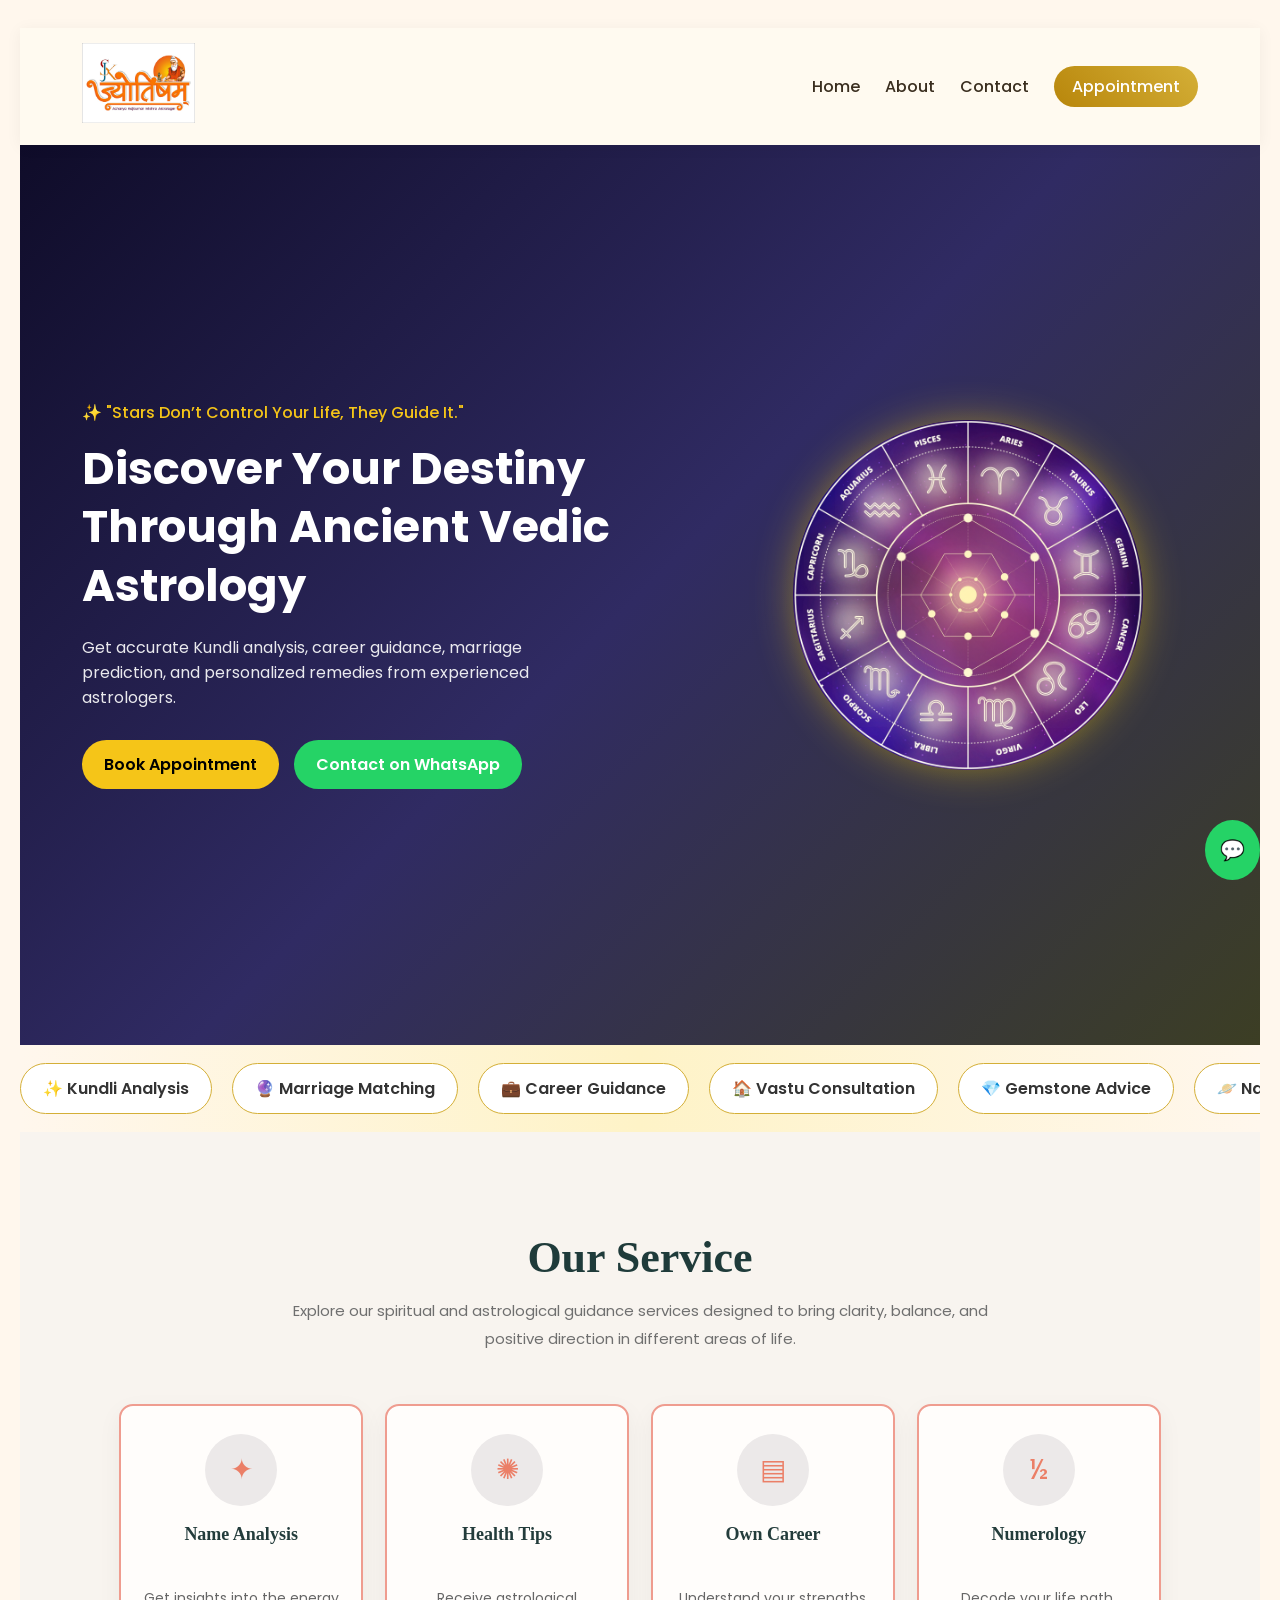
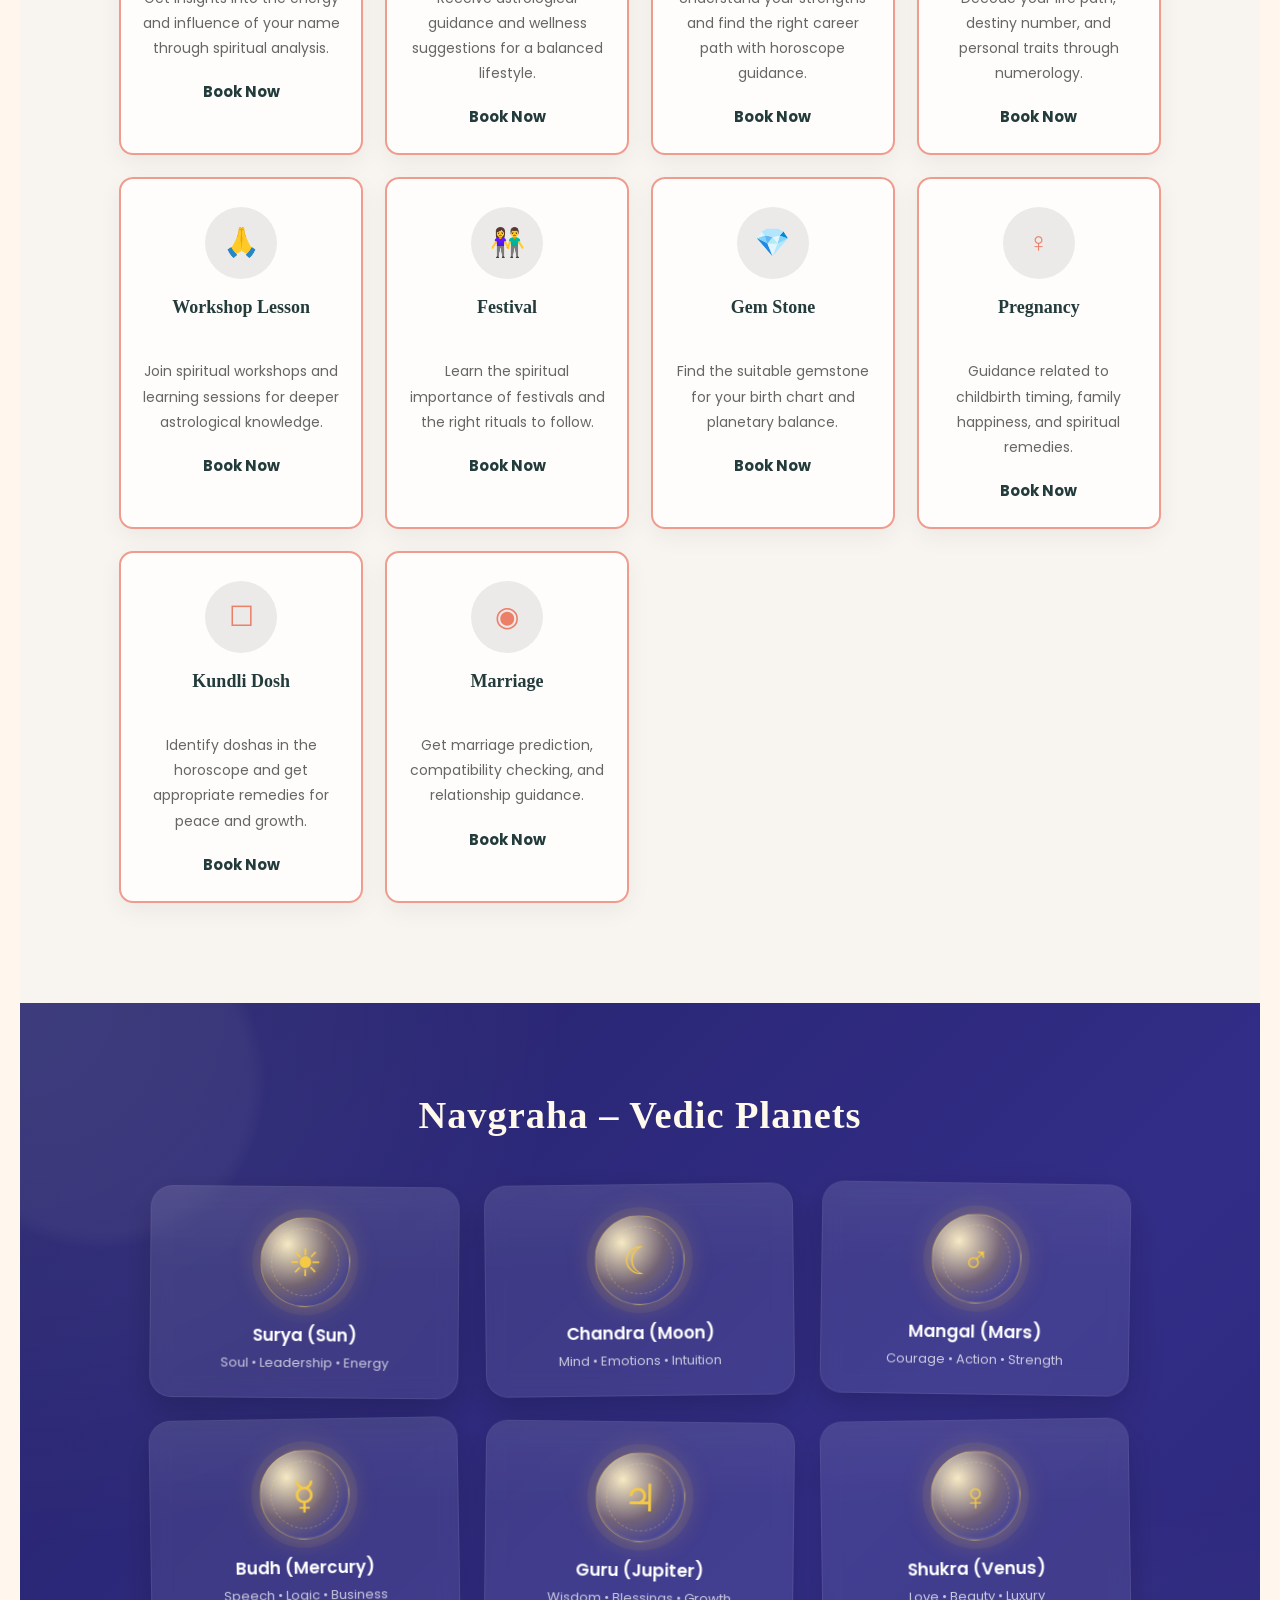
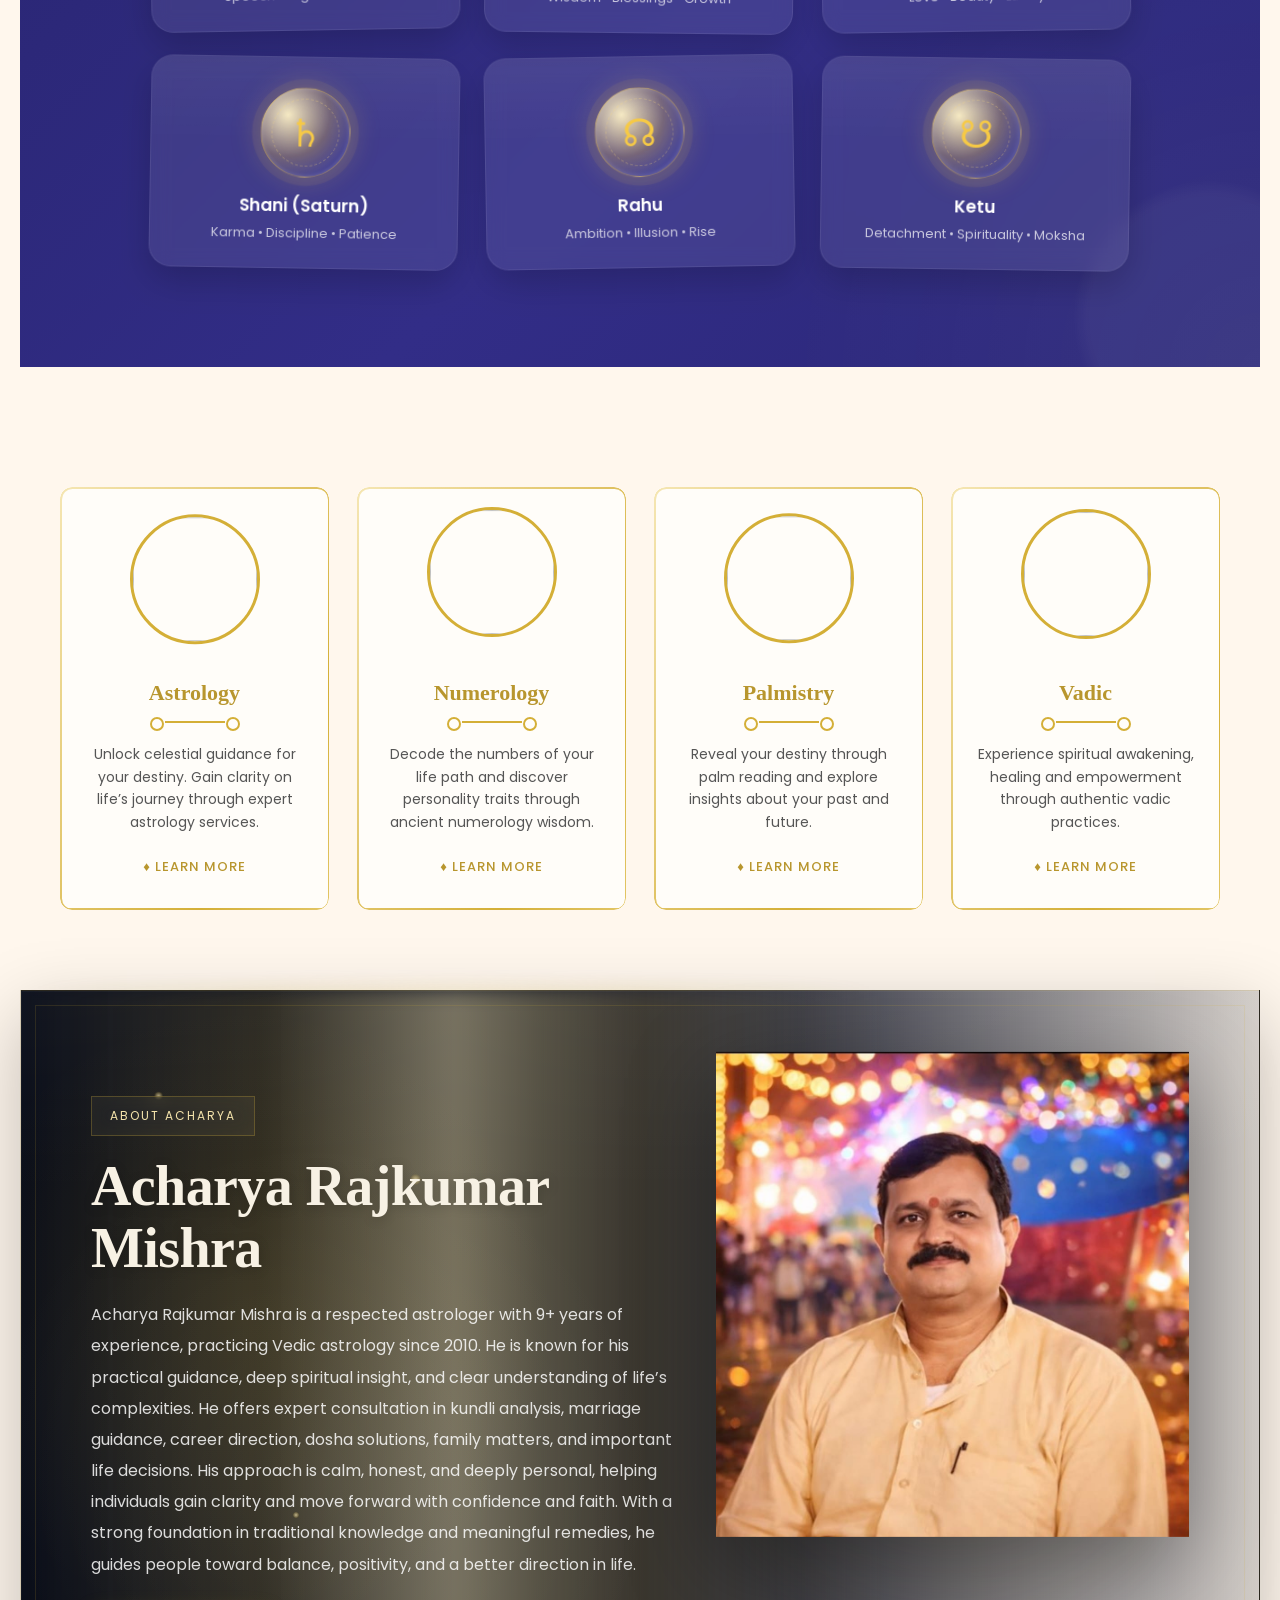
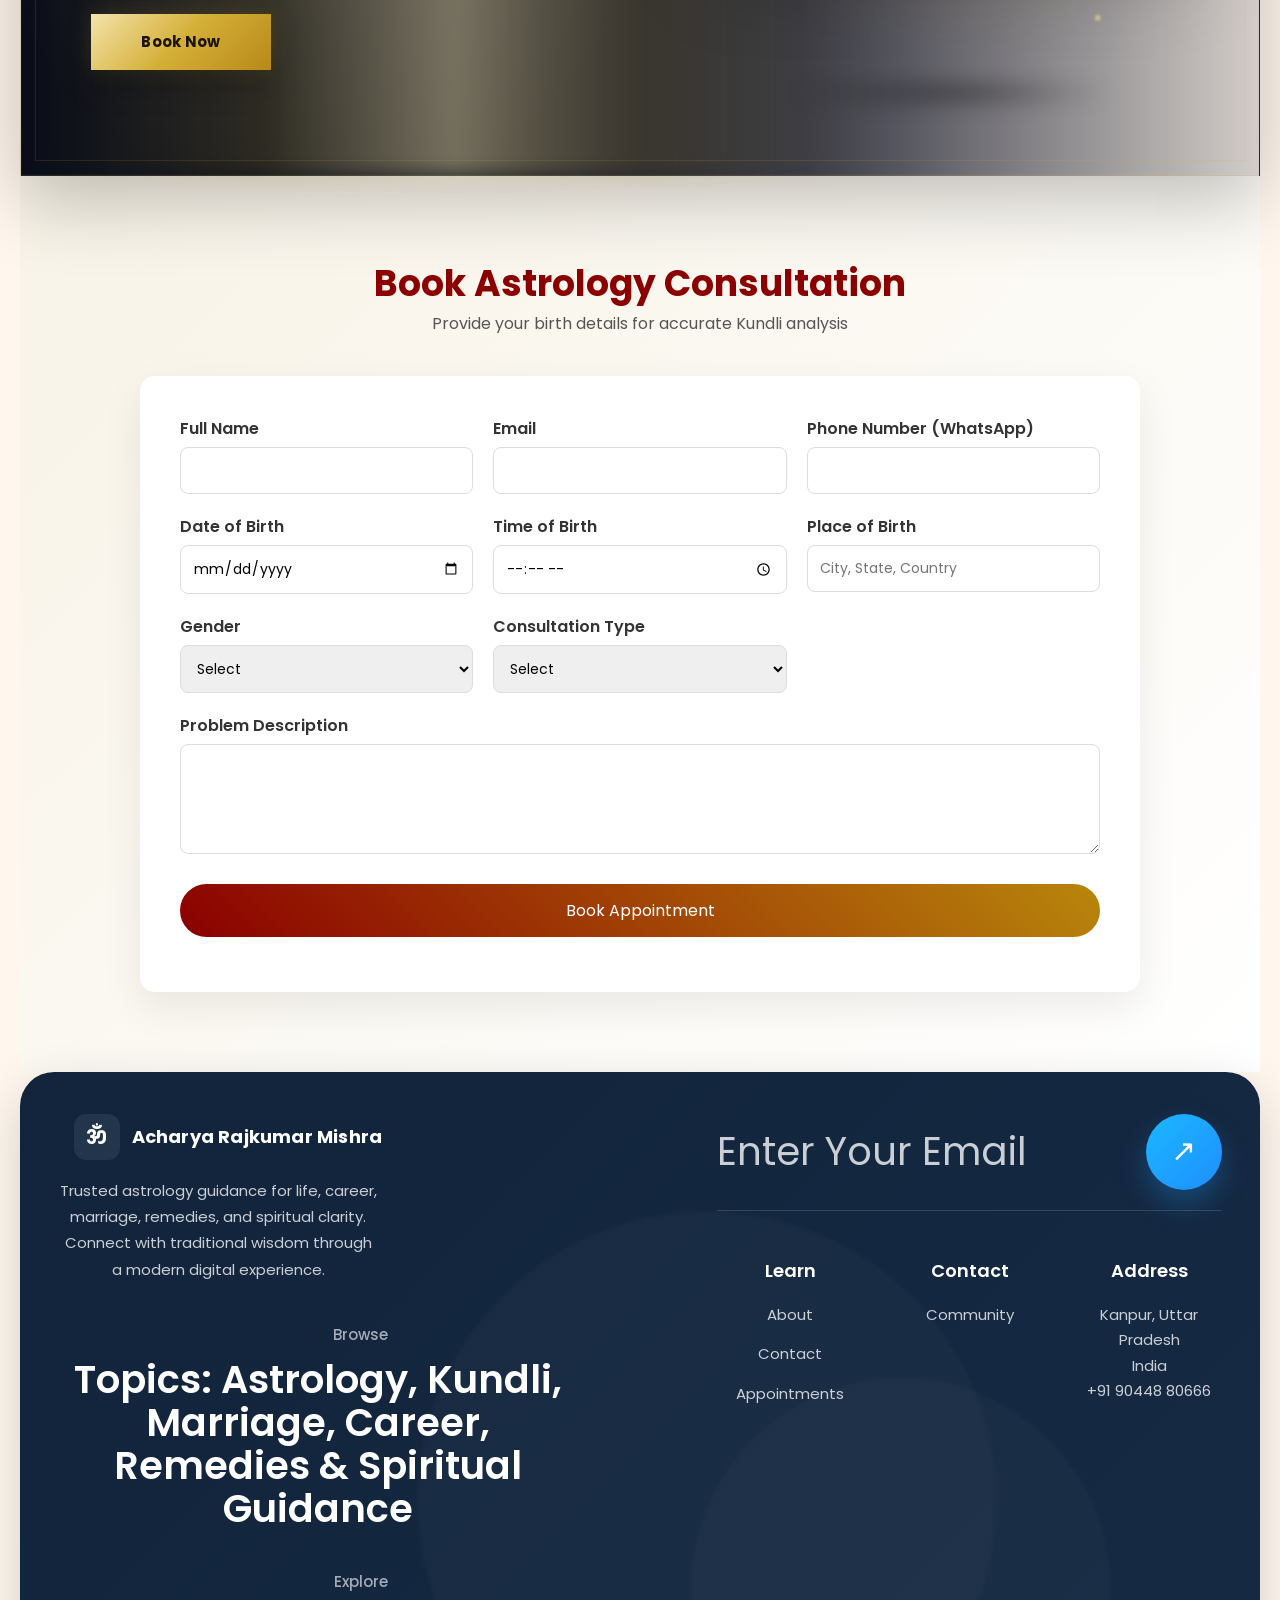
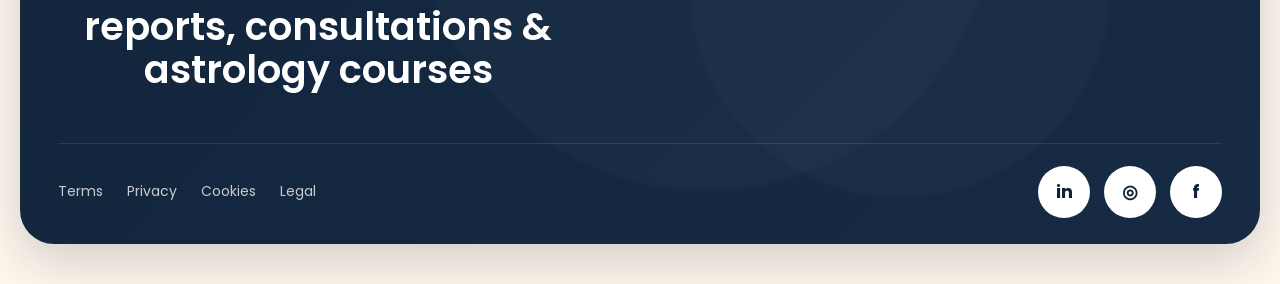
==== commit e456db38: "chnages Remove courses section." ====
--- a/index.html
+++ b/index.html
@@ -1687,7 +1687,7 @@
         </div>
     </section> -->
 
-    <section id="courses">
+    <!-- <section id="courses">
         <h2 style="text-align:center;color:var(--dark);margin-bottom:40px;">
             Astrology Courses
         </h2>
@@ -1700,7 +1700,6 @@
                     <h3>Basic Vedic Astrology</h3>
                     <p>Learn fundamentals of horoscope reading, planets, houses & signs.</p>
                     <div class="price">₹2,999</div>
-                    <!-- <button class="btn"  >Enroll Now</button> -->
                     <a class="btn" href="https://rzp.io/rzp/kNw8Dauq"> Enroll Now</a>
                 </div>
             </div>
@@ -1736,7 +1735,7 @@
             </div>
 
         </div>
-    </section>
+    </section> -->
     <!-- 
     <section class="review-section">
         <div class="review-heading">
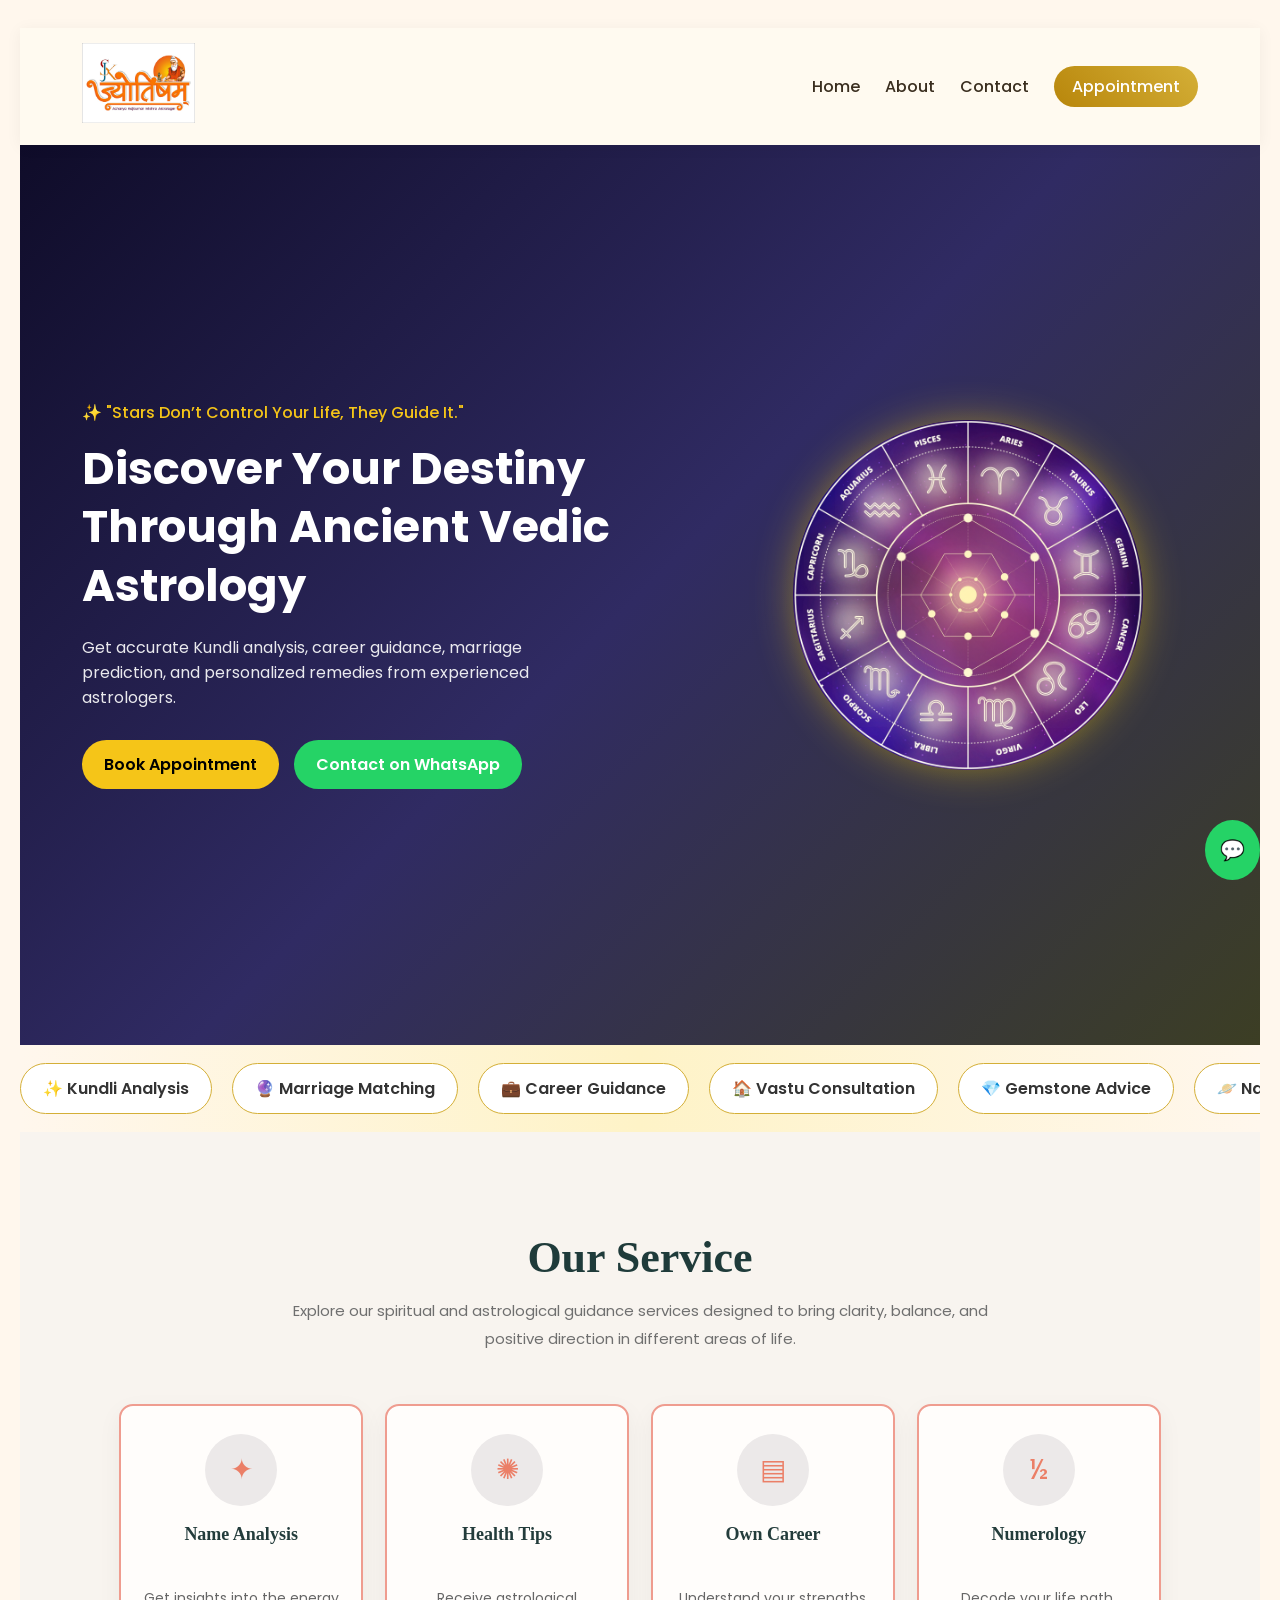
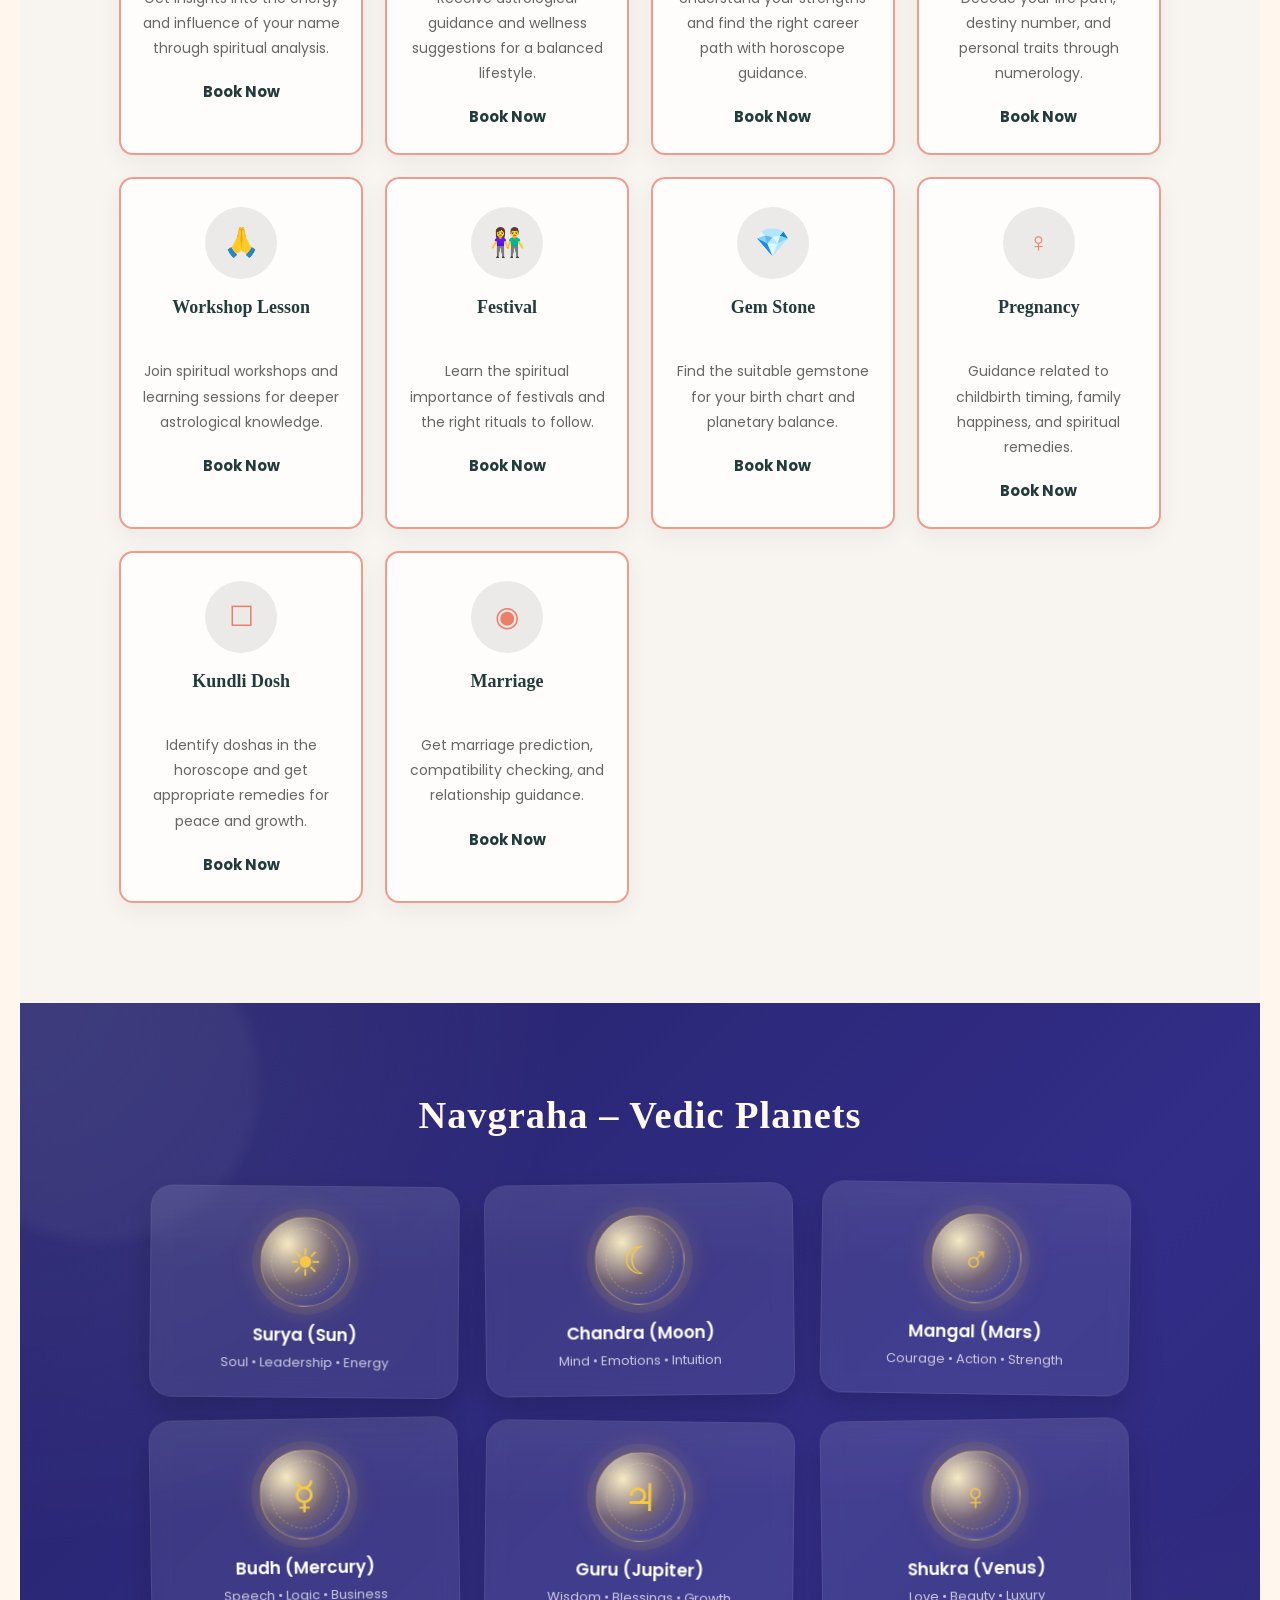
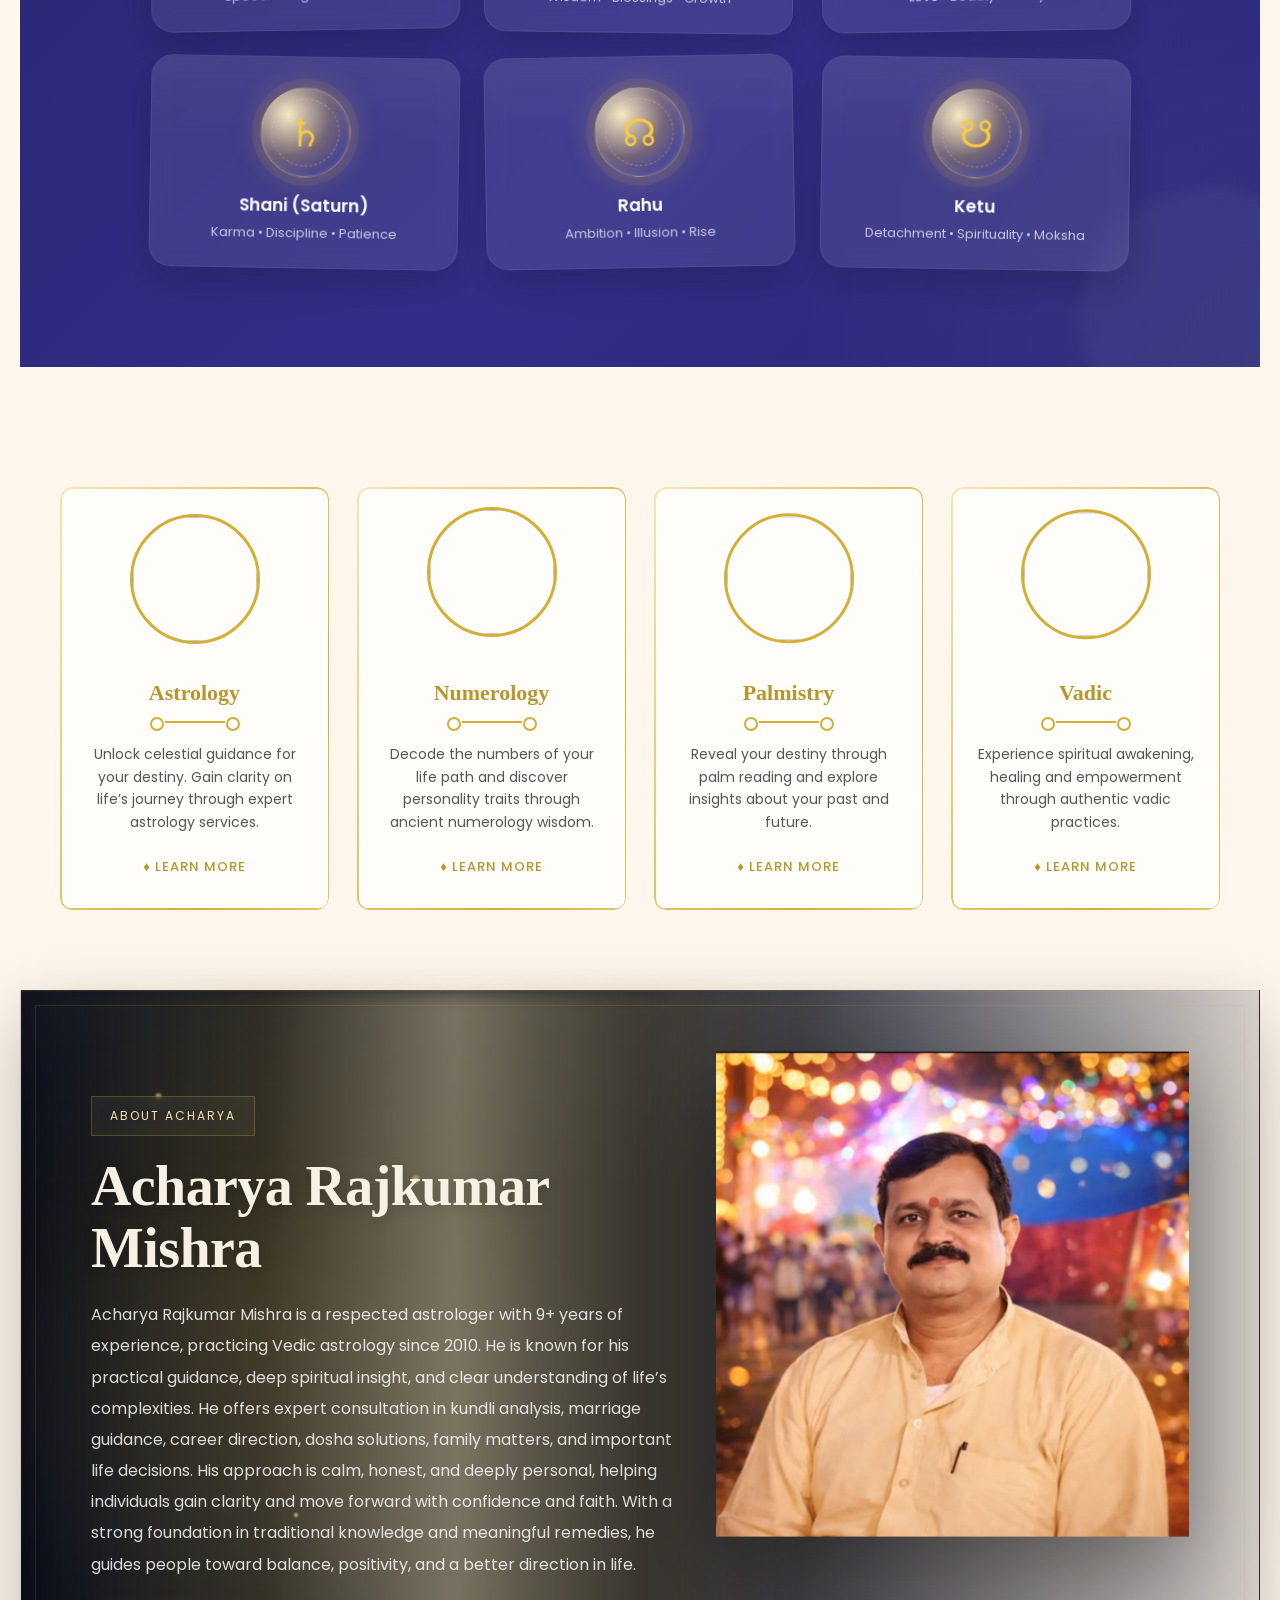
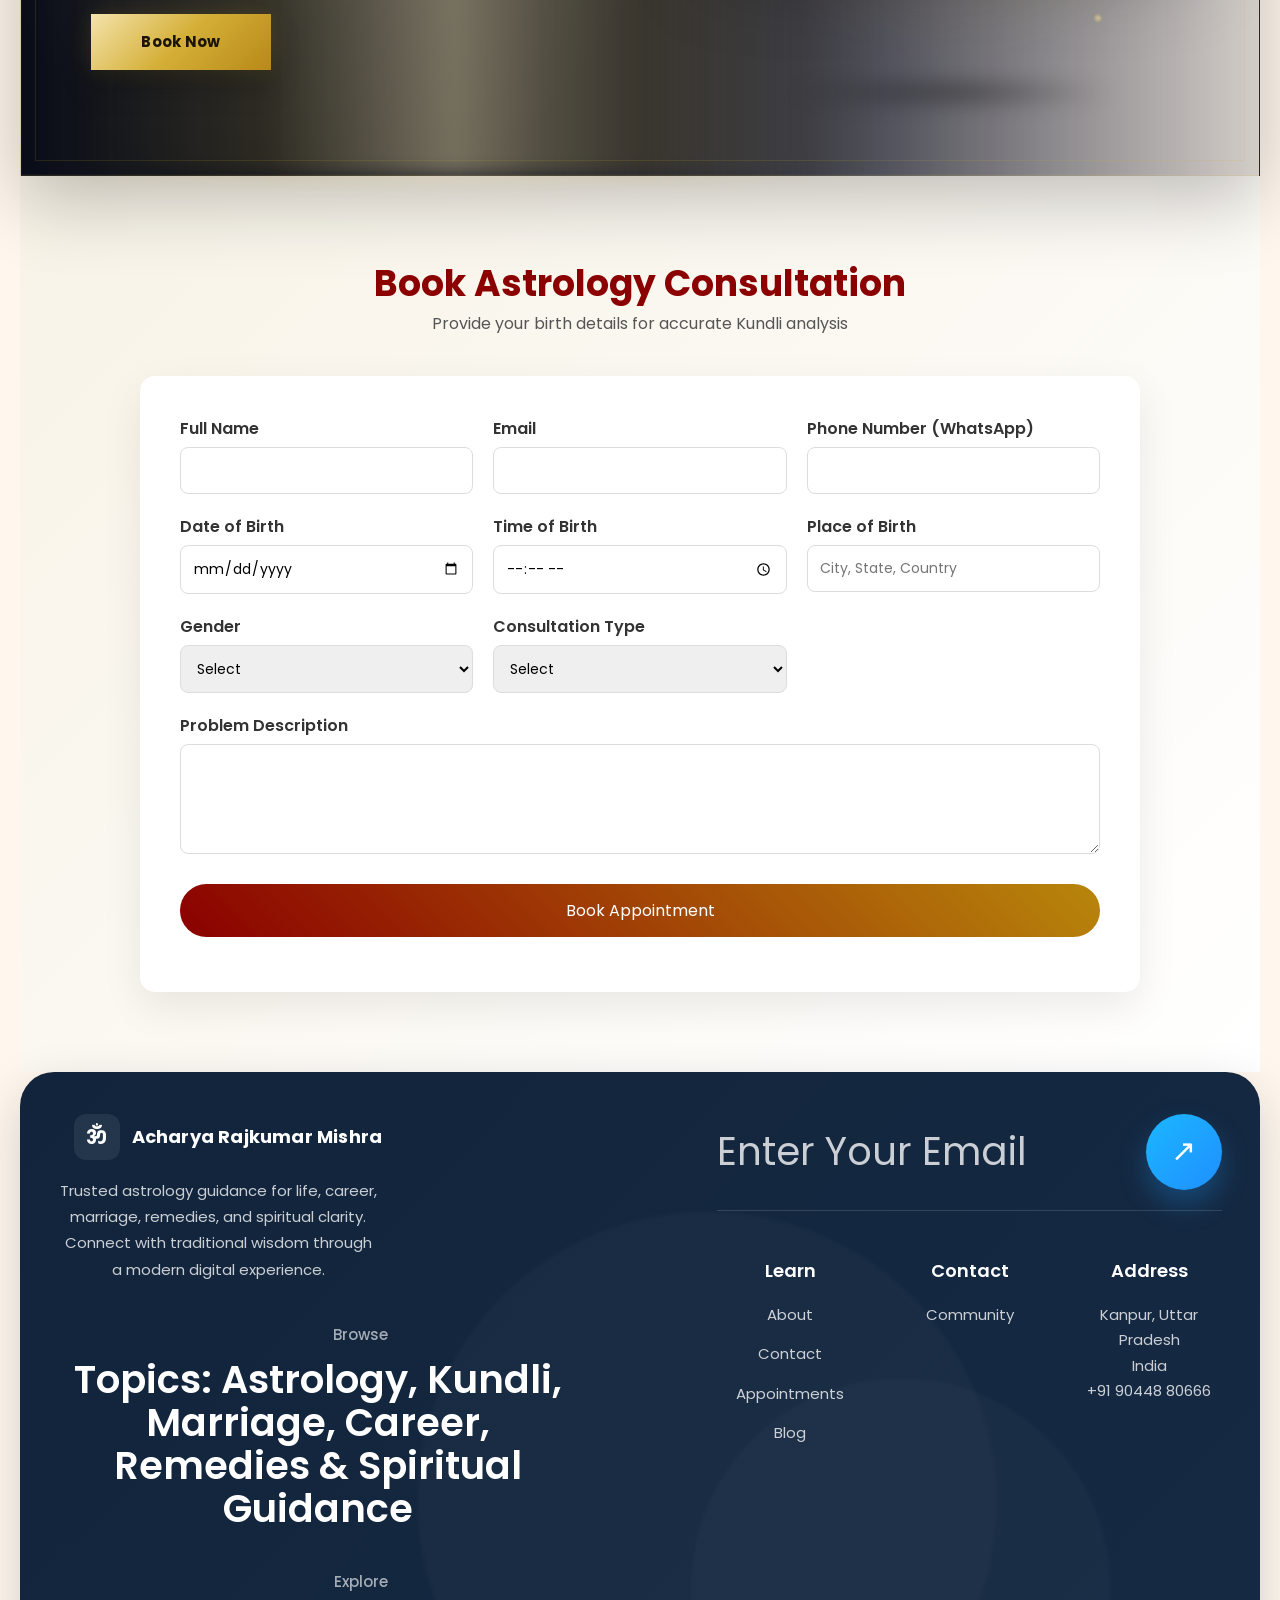
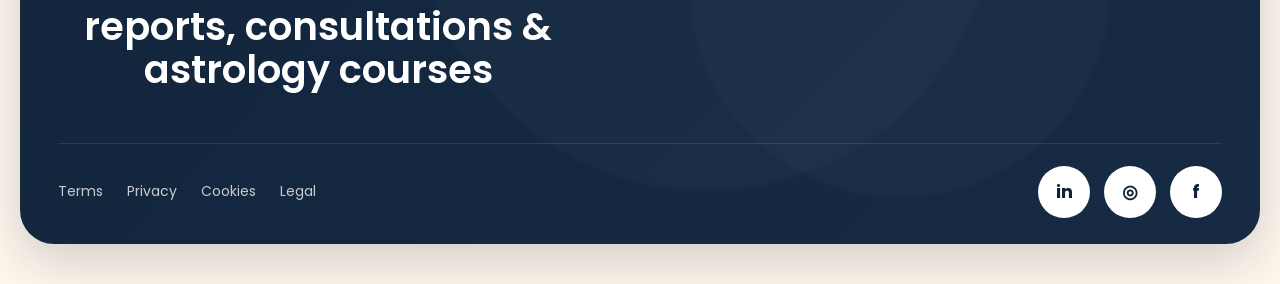
==== commit 97a1e53f: "chnages" ====
--- a/index.html
+++ b/index.html
@@ -1889,7 +1889,7 @@
                             <li><a href="about.html">About</a></li>
                             <li><a href="contact.html">Contact</a></li>
                             <li><a href="#appointment">Appointments</a></li>
-                            <!-- <li><a href="blog.html">Blog</a></li> -->
+                            <li><a href="blog.html">Blog</a></li>
                         </ul>
                     </div>
 
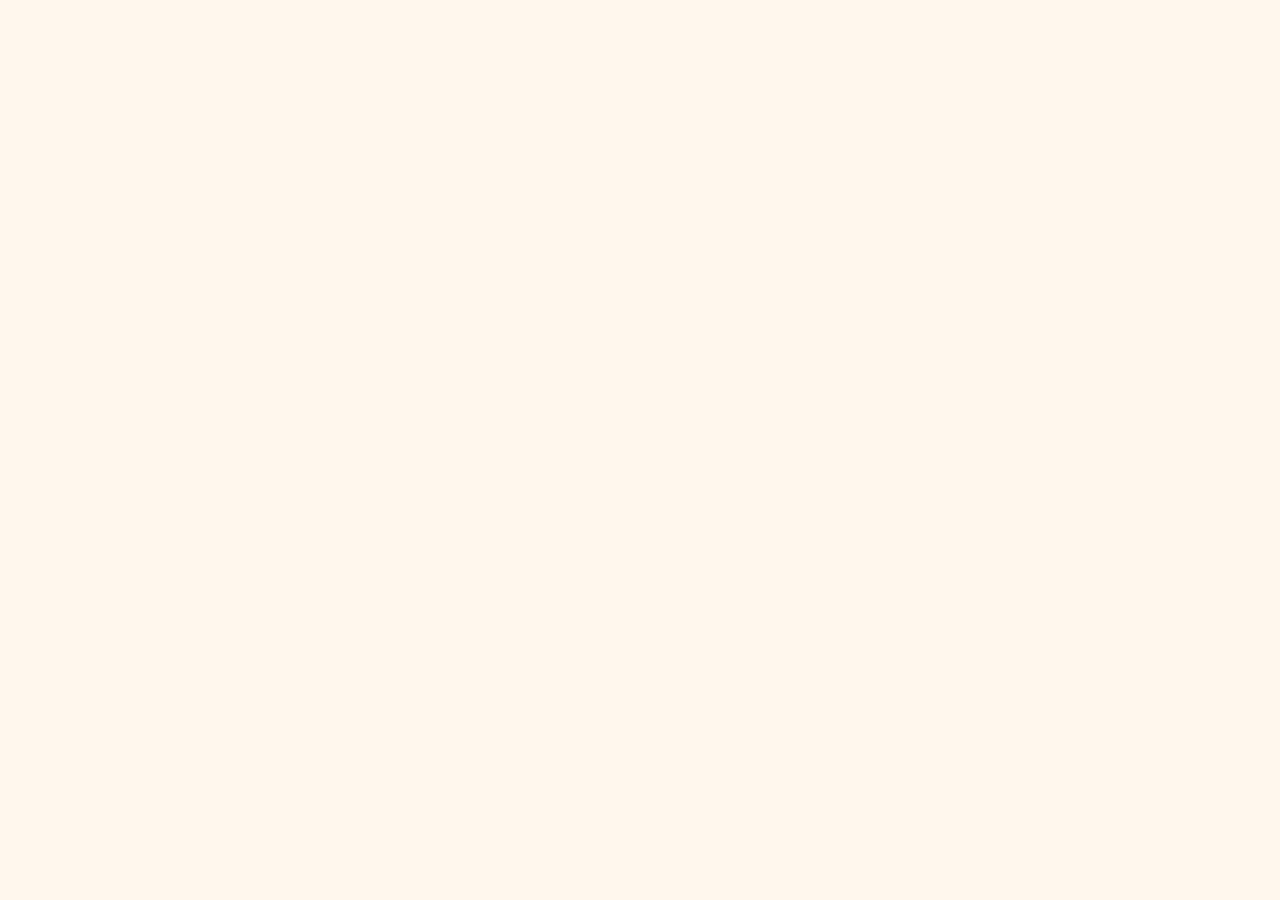
==== commit 48a85faa: "Update index.html" ====
--- a/index.html
+++ b/index.html
@@ -1023,1321 +1023,4 @@
             display: flex;
             align-items: flex-start;
             justify-content: space-between;
-            gap: 10px;
-        }
-
-        .review-side-top img {
-            width: 52px;
-            height: 52px;
-            border-radius: 12px;
-            object-fit: cover;
-        }
-
-        .review-stars {
-            font-size: 12px;
-            color: #ffb15e;
-            white-space: nowrap;
-        }
-
-        .review-stars span {
-            color: #d3d8e7;
-        }
-
-        .review-side-bottom h4 {
-            font-size: 26px;
-            line-height: 1.15;
-            margin-bottom: 6px;
-            font-weight: 600;
-        }
-
-        .review-side-bottom p {
-            font-size: 14px;
-            color: #b8c3d8;
-        }
-
-        .review-main-card {
-            background: #fff;
-            border-radius: 28px;
-            display: grid;
-            grid-template-columns: 290px 1fr;
-            min-height: 430px;
-            overflow: hidden;
-            box-shadow: 0 14px 34px rgba(33, 46, 82, 0.08);
-        }
-
-        .review-main-image {
-            position: relative;
-            height: 100%;
-        }
-
-        .review-main-image img {
-            width: 100%;
-            height: 100%;
-            object-fit: cover;
-            display: block;
-        }
-
-        .review-main-image::after {
-            content: "";
-            position: absolute;
-            inset: 0;
-            background: linear-gradient(to top, rgba(0, 0, 0, 0.42), transparent 45%);
-        }
-
-        .review-main-image-text {
-            position: absolute;
-            left: 20px;
-            bottom: 18px;
-            z-index: 2;
-            color: #fff;
-        }
-
-        .review-main-image-text h4 {
-            margin-bottom: 4px;
-            font-size: 24px;
-            font-weight: 600;
-        }
-
-        .review-main-image-text p {
-            font-size: 14px;
-            color: rgba(255, 255, 255, 0.84);
-        }
-
-        .review-main-content {
-            padding: 42px 38px 28px;
-            display: flex;
-            flex-direction: column;
-            justify-content: center;
-        }
-
-        .review-quote-mark {
-            font-size: 120px;
-            line-height: 0.8;
-            color: #d9ecf9;
-            font-weight: 700;
-            margin-bottom: 8px;
-        }
-
-        .review-text {
-            font-size: 28px;
-            line-height: 1.55;
-            color: #434a63;
-            max-width: 760px;
-            margin-bottom: 46px;
-            text-transform: capitalize;
-        }
-
-        .review-meta {
-            display: flex;
-            align-items: center;
-            justify-content: space-between;
-            gap: 16px;
-            font-size: 14px;
-            color: #8f95a8;
-            letter-spacing: 0.02em;
-        }
-
-        .review-count {
-            margin-left: auto;
-            color: #6b7187;
-        }
-
-        .review-preview-card {
-            position: relative;
-            height: 330px;
-            border-radius: 22px;
-            overflow: hidden;
-            box-shadow: 0 12px 24px rgba(33, 46, 82, 0.08);
-        }
-
-        .review-preview-card img {
-            width: 100%;
-            height: 100%;
-            object-fit: cover;
-            display: block;
-            filter: brightness(0.9);
-        }
-
-        .review-preview-overlay {
-            position: absolute;
-            left: 18px;
-            right: 18px;
-            bottom: 20px;
-            color: #fff;
-        }
-
-        .review-preview-overlay h4 {
-            margin-bottom: 6px;
-            font-size: 22px;
-            line-height: 1.1;
-            font-weight: 600;
-        }
-
-        .review-preview-overlay p {
-            font-size: 13px;
-            color: rgba(255, 255, 255, 0.85);
-        }
-
-        .review-dots {
-            margin-top: 26px;
-            display: flex;
-            justify-content: center;
-            gap: 10px;
-        }
-
-        .review-dot {
-            width: 10px;
-            height: 10px;
-            border-radius: 50%;
-            border: none;
-            background: #cfd5e3;
-            cursor: pointer;
-            transition: all 0.3s ease;
-        }
-
-        .review-dot.active {
-            width: 28px;
-            border-radius: 999px;
-            background: #2aa8ff;
-        }
-
-        @media (max-width: 1199px) {
-            .review-slide {
-                grid-template-columns: 160px minmax(0, 1fr) 140px;
-            }
-
-            .review-main-card {
-                grid-template-columns: 230px 1fr;
-                min-height: 370px;
-            }
-
-            .review-text {
-                font-size: 22px;
-            }
-
-            .review-side-bottom h4 {
-                font-size: 20px;
-            }
-        }
-
-        @media (max-width: 991px) {
-            .review-slider-wrap {
-                grid-template-columns: 52px 1fr 52px;
-                gap: 10px;
-            }
-
-            .review-slide {
-                grid-template-columns: 1fr;
-            }
-
-            .review-side-card,
-            .review-preview-card {
-                display: none;
-            }
-
-            .review-main-card {
-                grid-template-columns: 1fr;
-                min-height: auto;
-            }
-
-            .review-main-image {
-                height: 320px;
-            }
-
-            .review-main-content {
-                padding: 28px 22px 22px;
-            }
-
-            .review-text {
-                font-size: 18px;
-                margin-bottom: 30px;
-            }
-
-            .review-quote-mark {
-                font-size: 84px;
-            }
-        }
-
-        @media (max-width: 575px) {
-            .review-section {
-                padding: 70px 14px;
-            }
-
-            .review-slider-wrap {
-                grid-template-columns: 1fr;
-            }
-
-            .review-nav {
-                width: 48px;
-                height: 48px;
-            }
-
-            .review-prev,
-            .review-next {
-                display: none;
-            }
-
-            .review-main-image {
-                height: 260px;
-            }
-
-            .review-main-image-text h4 {
-                font-size: 20px;
-            }
-
-            .review-text {
-                font-size: 16px;
-                line-height: 1.7;
-            }
-
-            .review-meta {
-                font-size: 12px;
-                flex-wrap: wrap;
-            }
-        }
-    </style>
-</head>
-
-<body>
-
-
-
-    <!-- NAVBAR -->
-    <header class="navbar">
-        <div class="nav-container">
-
-            <!-- LOGO LEFT -->
-            <div class="logo">
-                <img src="images/WhatsApp Image 2026-03-04 at 14.30.59.jpeg" alt="Astrology Logo">
-            </div>
-
-            <!-- MENU -->
-            <nav class="nav-menu" id="navMenu">
-                <a href="#home">Home</a>
-                <a href="about.html">About</a>
-                <!-- <a href="#courses">Courses</a> -->
-                <!-- <a href="#planets">Planets</a> -->
-                <a href="contact.html">Contact</a>
-                <a href="#appointment" class="nav-btn">Appointment</a>
-            </nav>
-
-            <!-- MOBILE MENU ICON -->
-            <div class="menu-toggle" id="menuToggle">
-                ☰
-            </div>
-
-        </div>
-    </header>
-
-    <!-- HERO SECTION -->
-    <section class="hero">
-        <div class="hero-container">
-
-            <!-- LEFT CONTENT -->
-            <div class="hero-left">
-                <h4 class="quote">✨ "Stars Don’t Control Your Life, They Guide It."</h4>
-                <h1 class="hero-title">Discover Your Destiny Through Ancient Vedic Astrology</h1>
-                <p class="hero-text">
-                    Get accurate Kundli analysis, career guidance, marriage prediction,
-                    and personalized remedies from experienced astrologers.
-                </p>
-
-                <div class="hero-buttons">
-                    <a href="#appointment" class="btn-primary">Book Appointment</a>
-                    <a href="https://wa.me/919044880666" target="_blank" class="btn-whatsapp">
-                        Contact on WhatsApp
-                    </a>
-                </div>
-            </div>
-
-            <!-- RIGHT SIDE ZODIAC WHEEL -->
-            <div class="hero-right">
-                <div class="zodiac-wrapper">
-                    <img src="images/zodiac-wheel-space-background (1)/2434851.jpg" alt="Zodiac Wheel"
-                        class="zodiac-wheel">
-                </div>
-            </div>
-
-        </div>
-    </section>
-
-    <!-- ✅ INFINITE SCROLLER -->
-    <section class="ticker-section">
-        <div class="ticker-track">
-            <div class="ticker-item">✨ Kundli Analysis</div>
-            <div class="ticker-item">🔮 Marriage Matching</div>
-            <div class="ticker-item">💼 Career Guidance</div>
-            <div class="ticker-item">🏠 Vastu Consultation</div>
-            <div class="ticker-item">💎 Gemstone Advice</div>
-            <div class="ticker-item">🪐 Navgraha Remedies</div>
-            <div class="ticker-item">📿 Spiritual Healing</div>
-
-            <!-- duplicate -->
-            <div class="ticker-item">✨ Kundli Analysis</div>
-            <div class="ticker-item">🔮 Marriage Matching</div>
-            <div class="ticker-item">💼 Career Guidance</div>
-            <div class="ticker-item">🏠 Vastu Consultation</div>
-            <div class="ticker-item">💎 Gemstone Advice</div>
-            <div class="ticker-item">🪐 Navgraha Remedies</div>
-            <div class="ticker-item">📿 Spiritual Healing</div>
-        </div>
-    </section>
-    <!-- 
-    <section id="services">
-        <h2 style="text-align:center;color:var(--dark);">Our Services</h2>
-        <div class="services">
-            <div class="card">
-                <h3>Kundli Reading</h3>
-                <p>Detailed birth chart analysis with life predictions.</p>
-            </div>
-            <div class="card">
-                <h3>Marriage Matching</h3>
-                <p>Accurate horoscope compatibility analysis.</p>
-            </div>
-            <div class="card">
-                <h3>Career Guidance</h3>
-                <p>Find your true career path through astrology.</p>
-            </div>
-            <div class="card">
-                <h3>Vastu Consultation</h3>
-                <p>Harmonize your home and office energies.</p>
-            </div>
-        </div>
-    </section> -->
-
-
-    <section id="premium-services">
-        <div class="premium-services-header">
-            <h2>Our Service</h2>
-            <p>
-                Explore our spiritual and astrological guidance services designed to bring
-                clarity, balance, and positive direction in different areas of life.
-            </p>
-        </div>
-
-        <div class="premium-services-grid">
-            <div class="premium-service-card">
-                <div class="premium-service-icon">✦</div>
-                <h3>Name Analysis</h3>
-                <p>Get insights into the energy and influence of your name through spiritual analysis.</p><a
-                    href="https://rzp.io/rzp/ww7TDCu">Book Now</a>
-            </div>
-            <div class="premium-service-card">
-                <div class="premium-service-icon">✺</div>
-                <h3>Health Tips</h3>
-                <p>Receive astrological guidance and wellness suggestions for a balanced lifestyle.</p><a
-                    href="https://rzp.io/rzp/isq0xmnp">Book Now</a>
-            </div>
-            <div class="premium-service-card">
-                <div class="premium-service-icon">▤</div>
-                <h3>Own Career</h3>
-                <p>Understand your strengths and find the right career path with horoscope guidance.</p><a
-                    href="https://rzp.io/rzp/mmT2HjnQ">Book Now</a>
-            </div>
-            <div class="premium-service-card">
-                <div class="premium-service-icon">½</div>
-                <h3>Numerology</h3>
-                <p>Decode your life path, destiny number, and personal traits through numerology.</p><a
-                    href="https://rzp.io/rzp/sM3ISFTl">Book Now</a>
-            </div>
-            <div class="premium-service-card">
-                <div class="premium-service-icon">🙏</div>
-                <h3>Workshop Lesson</h3>
-                <p>Join spiritual workshops and learning sessions for deeper astrological knowledge.</p><a
-                    href="https://rzp.io/rzp/J1KrjVa">Book Now</a>
-            </div>
-            <div class="premium-service-card">
-                <div class="premium-service-icon">👫</div>
-                <h3>Festival</h3>
-                <p>Learn the spiritual importance of festivals and the right rituals to follow.</p><a
-                    href="https://rzp.io/rzp/nDlARxrP">Book Now</a>
-            </div>
-            <div class="premium-service-card">
-                <div class="premium-service-icon">💎</div>
-                <h3>Gem Stone</h3>
-                <p>Find the suitable gemstone for your birth chart and planetary balance.</p>
-                <a href="https://rzp.io/rzp/4WsXgYd6">Book Now</a>
-            </div>
-            <div class="premium-service-card">
-                <div class="premium-service-icon">♀</div>
-                <h3>Pregnancy</h3>
-                <p>Guidance related to childbirth timing, family happiness, and spiritual remedies.</p><a
-                    href="https://rzp.io/rzp/xn6ZEj42">Book Now</a>
-
-            </div>
-            <div class="premium-service-card">
-                <div class="premium-service-icon">☐</div>
-                <h3>Kundli Dosh</h3>
-                <p>Identify doshas in the horoscope and get appropriate remedies for peace and growth.</p>
-                <a href="https://rzp.io/rzp/ncUutLka">Book Now</a>
-            </div>
-            <div class="premium-service-card">
-                <div class="premium-service-icon">◉</div>
-                <h3>Marriage</h3>
-                <p>Get marriage prediction, compatibility checking, and relationship guidance.</p>
-                <a href="https://rzp.io/rzp/XrHG90Jw">Book Now</a>
-            </div>
-        </div>
-    </section>
-
-    <section class="planets-section">
-        <h2 class="section-title-s">Navgraha – Vedic Planets</h2>
-
-        <div class="planets-grid">
-            <div class="planet-card"
-                onclick="openPlanetModal('☀','Surya (Sun)','Planet of soul, authority and vitality.','Surya represents soul, authority, confidence, leadership, vitality, father, government, and self-respect. A strong Sun gives confidence, fame, recognition, and inner strength.')">
-                <div class="planet-icon-wrap">
-                    <div class="planet-icon">☀</div>
-                </div>
-                <div class="planet-name">Surya (Sun)</div>
-                <span class="planet-sub">Soul • Leadership • Energy</span>
-            </div>
-
-            <div class="planet-card"
-                onclick="openPlanetModal('☾','Chandra (Moon)','Planet of mind, emotions and peace.','Chandra represents emotions, mind, peace, mother, imagination, sensitivity, and mental balance. A strong Moon brings calmness, intuition, softness, and emotional stability.')">
-                <div class="planet-icon-wrap">
-                    <div class="planet-icon">☾</div>
-                </div>
-                <div class="planet-name">Chandra (Moon)</div>
-                <span class="planet-sub">Mind • Emotions • Intuition</span>
-            </div>
-
-            <div class="planet-card"
-                onclick="openPlanetModal('♂','Mangal (Mars)','Planet of courage, action and power.','Mangal stands for courage, action, energy, discipline, aggression, land, property, and determination. A strong Mars gives bravery, confidence, and the power to take action.')">
-                <div class="planet-icon-wrap">
-                    <div class="planet-icon">♂</div>
-                </div>
-                <div class="planet-name">Mangal (Mars)</div>
-                <span class="planet-sub">Courage • Action • Strength</span>
-            </div>
-
-            <div class="planet-card"
-                onclick="openPlanetModal('☿','Budh (Mercury)','Planet of intellect, speech and business.','Budh governs communication, intelligence, speaking skills, business, logic, learning, and analysis. A strong Mercury improves memory, speech, negotiation, and sharp thinking.')">
-                <div class="planet-icon-wrap">
-                    <div class="planet-icon">☿</div>
-                </div>
-                <div class="planet-name">Budh (Mercury)</div>
-                <span class="planet-sub">Speech • Logic • Business</span>
-            </div>
-
-            <div class="planet-card"
-                onclick="openPlanetModal('♃','Guru (Jupiter)','Planet of wisdom, blessings and knowledge.','Guru is the planet of wisdom, spirituality, knowledge, teaching, expansion, blessings, children, and good fortune. A strong Jupiter gives respect, wisdom, and divine guidance.')">
-                <div class="planet-icon-wrap">
-                    <div class="planet-icon">♃</div>
-                </div>
-                <div class="planet-name">Guru (Jupiter)</div>
-                <span class="planet-sub">Wisdom • Blessings • Growth</span>
-            </div>
-
-            <div class="planet-card"
-                onclick="openPlanetModal('♀','Shukra (Venus)','Planet of love, beauty and comfort.','Shukra represents love, beauty, luxury, relationships, comfort, attraction, marriage, and artistic qualities. A strong Venus gives charm, harmony, pleasure, and material comfort.')">
-                <div class="planet-icon-wrap">
-                    <div class="planet-icon">♀</div>
-                </div>
-                <div class="planet-name">Shukra (Venus)</div>
-                <span class="planet-sub">Love • Beauty • Luxury</span>
-            </div>
-
-            <div class="planet-card"
-                onclick="openPlanetModal('♄','Shani (Saturn)','Planet of karma, discipline and patience.','Shani stands for discipline, karma, patience, hard work, justice, delay, and responsibility. A strong Saturn gives endurance, seriousness, maturity, and long-term success.')">
-                <div class="planet-icon-wrap">
-                    <div class="planet-icon">♄</div>
-                </div>
-                <div class="planet-name">Shani (Saturn)</div>
-                <span class="planet-sub">Karma • Discipline • Patience</span>
-            </div>
-
-            <div class="planet-card"
-                onclick="openPlanetModal('☊','Rahu','Planet of ambition, illusion and worldly rise.','Rahu represents ambition, illusion, foreign influence, sudden rise, obsession, worldly desires, technology, and unconventional success. It can bring both breakthroughs and confusion.')">
-                <div class="planet-icon-wrap">
-                    <div class="planet-icon">☊</div>
-                </div>
-                <div class="planet-name">Rahu</div>
-                <span class="planet-sub">Ambition • Illusion • Rise</span>
-            </div>
-
-            <div class="planet-card"
-                onclick="openPlanetModal('☋','Ketu','Planet of detachment, intuition and moksha.','Ketu represents detachment, spirituality, intuition, liberation, mysterious experiences, and inner realization. It often pushes a person toward spiritual growth and deeper understanding.')">
-                <div class="planet-icon-wrap">
-                    <div class="planet-icon">☋</div>
-                </div>
-                <div class="planet-name">Ketu</div>
-                <span class="planet-sub">Detachment • Spirituality • Moksha</span>
-            </div>
-        </div>
-    </section>
-
-    <div class="planet-modal" id="planetModal">
-        <div class="planet-modal-content">
-            <button class="planet-modal-close" onclick="closePlanetModal()">×</button>
-
-            <div class="planet-modal-top">
-                <div class="planet-modal-icon" id="planetModalIcon">☀</div>
-                <div>
-                    <h3 id="planetModalTitle">Surya (Sun)</h3>
-                    <div class="planet-modal-subtitle" id="planetModalSubtitle">Planet subtitle</div>
-                </div>
-            </div>
-
-            <p id="planetModalText">Planet details will appear here.</p>
-        </div>
-    </div>
-
-
-
-    <section class="services">
-
-        <div class="services-grid">
-
-            <div class="service-card">
-                <div class="service-img floating-circle">
-                    <img src="https://images.unsplash.com/photo-1506744038136-46273834b3fb">
-                </div>
-                <h3>Astrology</h3>
-                <div class="divider"></div>
-                <p>Unlock celestial guidance for your destiny. Gain clarity on life’s journey through expert astrology
-                    services.</p>
-                <a href="#">♦ LEARN MORE</a>
-            </div>
-
-            <div class="service-card">
-                <div class="service-img floating-circle">
-                    <img src="https://images.unsplash.com/photo-1500530855697-b586d89ba3ee">
-                </div>
-                <h3>Numerology</h3>
-                <div class="divider"></div>
-                <p>Decode the numbers of your life path and discover personality traits through ancient numerology
-                    wisdom.</p>
-                <a href="#">♦ LEARN MORE</a>
-            </div>
-
-            <div class="service-card">
-                <div class="service-img floating-circle">
-                    <img src="https://images.unsplash.com/photo-1519681393784-d120267933ba">
-                </div>
-                <h3>Palmistry</h3>
-                <div class="divider"></div>
-                <p>Reveal your destiny through palm reading and explore insights about your past and future.</p>
-                <a href="#">♦ LEARN MORE</a>
-            </div>
-
-            <div class="service-card">
-                <div class="service-img floating-circle">
-                    <img src="https://images.unsplash.com/photo-1502082553048-f009c37129b9">
-                </div>
-                <h3>Vadic</h3>
-                <div class="divider"></div>
-                <p>Experience spiritual awakening, healing and empowerment through authentic vadic practices.</p>
-                <a href="#">♦ LEARN MORE</a>
-            </div>
-
-        </div>
-
-    </section>
-
-
-    <section class="acharya-section">
-        <div class="glow-border"></div>
-
-        <span class="floating-particle p1"></span>
-        <span class="floating-particle p2"></span>
-        <span class="floating-particle p3"></span>
-        <span class="floating-particle p4"></span>
-        <span class="floating-particle p5"></span>
-
-        <div class="acharya-inner">
-            <div class="acharya-left-a">
-                <div class="acharya-tag">About Acharya</div>
-
-                <h2>Acharya Rajkumar Mishra</h2>
-
-                <p>
-                    Acharya Rajkumar Mishra is a respected astrologer with 9+ years of experience, practicing Vedic astrology since 2010. He is known for his practical guidance, deep spiritual insight, and clear understanding of life’s complexities.
-
-He offers expert consultation in kundli analysis, marriage guidance, career direction, dosha solutions, family matters, and important life decisions. His approach is calm, honest, and deeply personal, helping individuals gain clarity and move forward with confidence and faith.
-
-With a strong foundation in traditional knowledge and meaningful remedies, he guides people toward balance, positivity, and a better direction in life.
-
-                </p>
-
-
-                <a href="contact.html" class="acharya-btn">Book Now</a>
-            </div>
-
-            <div class="acharya-right-a">
-                <div class="acharya-photo-wrap" id="acharyaPhotoWrap">
-                    <img src="images/Acharya Rajkumar Mishra Photo.png" alt="Acharya Rajkumar Mishra"
-                        class="acharya-photo">
-                </div>
-            </div>
-        </div>
-    </section>
-
-    <!-- <section>
-        <h2 style="text-align:center;color:var(--dark);">Client Testimonials</h2>
-        <div class="testimonials">
-            <div class="testimonial">
-                <p>"Highly accurate prediction. My career improved within months."</p>
-                <strong>- Rahul Sharma</strong>
-            </div>
-            <div class="testimonial">
-                <p>"Best astrologer for marriage guidance."</p>
-                <strong>- Neha Verma</strong>
-            </div>
-        </div>
-    </section> -->
-
-    <!-- <section id="courses">
-        <h2 style="text-align:center;color:var(--dark);margin-bottom:40px;">
-            Astrology Courses
-        </h2>
-
-        <div class="course-container">
-
-            <div class="course-card">
-                <img src="images/Basic Vedic Astrology.jpg">
-                <div class="course-content">
-                    <h3>Basic Vedic Astrology</h3>
-                    <p>Learn fundamentals of horoscope reading, planets, houses & signs.</p>
-                    <div class="price">₹2,999</div>
-                    <a class="btn" href="https://rzp.io/rzp/kNw8Dauq"> Enroll Now</a>
-                </div>
-            </div>
-
-            <div class="course-card">
-                <img src="images/flat-lay-hands-using-ouija-board-tool.jpg">
-                <div class="course-content">
-                    <h3>Kundli Mastery Course</h3>
-                    <p>Advanced birth chart analysis & predictive techniques.</p>
-                    <div class="price">₹4,999</div>
-                    <a class="btn" href="https://rzp.io/rzp/tJeojyLj"> Enroll Now</a>
-                </div>
-            </div>
-
-            <div class="course-card">
-                <img src="images/Marriage & Compatibility.jpg">
-                <div class="course-content">
-                    <h3>Marriage & Compatibility</h3>
-                    <p>Professional matching system & dosha remedies explained.</p>
-                    <div class="price">₹3,999</div>
-                    <a class="btn" href="https://rzp.io/rzp/d4gyHl7"> Enroll Now</a>
-                </div>
-            </div>
-
-            <div class="course-card">
-                <img src="images/Astrology Business Course.jpg">
-                <div class="course-content">
-                    <h3>Astrology Business Course</h3>
-                    <p>Learn how to start & grow your astrology practice online.</p>
-                    <div class="price">₹6,499</div>
-                    <a class="btn" href="https://rzp.io/rzp/1VFYMts6"> Enroll Now</a>
-                </div>
-            </div>
-
-        </div>
-    </section> -->
-    <!-- 
-    <section class="review-section">
-        <div class="review-heading">
-            <h2>A Few Positive User<br>Reviews Regarding Us</h2>
-        </div>
-
-
-     <section class="review-section">
-        <div class="review-heading">
-            <h2>A Few Positive User<br>Reviews Regarding Us</h2>
-        </div>
-        <div class="review-slider-wrap">
-            <button class="review-nav review-prev" aria-label="Previous review">&#8592;</button>
-
-            <div class="review-stage">
-                <div class="review-track" id="reviewTrack"></div>
-            </div>
-
-            <button class="review-nav review-next" aria-label="Next review">&#8594;</button>
-        </div>
-
-        <div class="review-dots" id="reviewDots"></div>
-    </section> -->
-
-
-    <!-- <section id="faq">
-        <h2 style="text-align:center;color:var(--dark);">Frequently Asked Questions</h2>
-        <div class="faq-item" onclick="toggleFaq(this)">
-            <h4>How do I book a consultation?</h4>
-            <div class="faq-content">Click the Book Now button and fill the form.</div>
-        </div>
-        <div class="faq-item" onclick="toggleFaq(this)">
-            <h4>Do you offer online sessions?</h4>
-            <div class="faq-content">Yes, sessions are available via phone and video call.</div>
-        </div>
-    </section> -->
-
-    <!-- Appointment Section -->
-    <section class="appointment-section" id="appointment">
-        <div class="container">
-            <h2 class="section-title">Book Astrology Consultation</h2>
-            <p class="section-subtitle">Provide your birth details for accurate Kundli analysis</p>
-
-            <form id="appointmentForm" class="appointment-form">
-
-                <div class="form-grid">
-
-                    <div class="form-group">
-                        <label>Full Name</label>
-                        <input type="text" name="name" required>
-                    </div>
-
-                    <div class="form-group">
-                        <label>Email</label>
-                        <input type="email" name="email" required>
-                    </div>
-
-                    <div class="form-group">
-                        <label>Phone Number (WhatsApp)</label>
-                        <input type="tel" name="phone" required>
-                    </div>
-
-                    <div class="form-group">
-                        <label>Date of Birth</label>
-                        <input type="date" name="dob" required>
-                    </div>
-
-                    <div class="form-group">
-                        <label>Time of Birth</label>
-                        <input type="time" name="tob" required>
-                    </div>
-
-                    <div class="form-group">
-                        <label>Place of Birth</label>
-                        <input type="text" name="pob" placeholder="City, State, Country" required>
-                    </div>
-
-                    <div class="form-group">
-                        <label>Gender</label>
-                        <select name="gender" required>
-                            <option value="">Select</option>
-                            <option>Male</option>
-                            <option>Female</option>
-                            <option>Other</option>
-                        </select>
-                    </div>
-
-                    <div class="form-group">
-                        <label>Consultation Type</label>
-                        <select name="consultation" required>
-                            <option value="">Select</option>
-                            <option>Marriage</option>
-                            <option>Career</option>
-                            <option>Business</option>
-                            <option>Health</option>
-                            <option>Kundli Matching</option>
-                        </select>
-                    </div>
-
-                    <div class="form-group full-width">
-                        <label>Problem Description</label>
-                        <textarea name="message" rows="4"></textarea>
-                    </div>
-
-                </div>
-
-                <button type="submit" class="submit-btn">Book Appointment</button>
-                <p id="formMessage"></p>
-
-            </form>
-        </div>
-    </section>
-
-    <footer class="footer-wrap">
-        <div class="footer-top">
-            <div class="footer-left">
-                <div class="brand-block">
-                    <a href="#" class="brand-logo">
-                        <div class="brand-icon">ॐ</div>
-                        <div class="brand-name">Acharya Rajkumar Mishra</div>
-                    </a>
-                    <p class="brand-text">
-                        Trusted astrology guidance for life, career, marriage, remedies, and spiritual clarity.
-                        Connect with traditional wisdom through a modern digital experience.
-                    </p>
-                </div>
-
-                <div class="footer-info-block">
-                    <h5>Browse</h5>
-                    <p>Topics: Astrology, Kundli, Marriage, Career, Remedies & Spiritual Guidance</p>
-                </div>
-
-                <div class="footer-info-block">
-                    <h5>Explore</h5>
-                    <p>reports, consultations & astrology courses</p>
-                </div>
-            </div>
-
-            <div class="footer-right">
-                <div class="newsletter-box">
-                    <div class="newsletter-input-wrap">
-                        <input type="email" class="newsletter-input" placeholder="Enter Your Email" />
-                        <button class="newsletter-btn" aria-label="Submit">↗</button>
-                    </div>
-                </div>
-
-                <div class="footer-links-grid">
-                    <div class="footer-col">
-                        <h4>Learn</h4>
-                        <ul>
-                            <li><a href="about.html">About</a></li>
-                            <li><a href="contact.html">Contact</a></li>
-                            <li><a href="#appointment">Appointments</a></li>
-                            <li><a href="blog.html">Blog</a></li>
-                        </ul>
-                    </div>
-
-                    <div class="footer-col">
-                        <h4>Contact</h4>
-                        <ul>
-                            <li><a href="#">Community</a></li>
-                            <!-- <li><a href="#">Knowledge Base</a></li>
-                            <li><a href="#">Academy</a></li>
-                            <li><a href="#">Support</a></li> -->
-                        </ul>
-                    </div>
-
-                    <div class="footer-col">
-                        <h4>Address</h4>
-                        <address>
-                            Kanpur, Uttar Pradesh<br />
-                            India<br />
-                            +91 90448 80666
-                        </address>
-                    </div>
-                </div>
-            </div>
-        </div>
-
-        <div class="footer-bottom">
-            <div class="footer-legal">
-                <a href="#">Terms</a>
-                <a href="#">Privacy</a>
-                <a href="#">Cookies</a>
-                <a href="#">Legal</a>
-                <!-- <a href="#">Recalls</a> -->
-            </div>
-
-            <div class="footer-social">
-                <!-- <a href="#" class="social-link">▶</a>
-                <a href="#" class="social-link">♪</a> -->
-                <a href="#" class="social-link">in</a>
-                <a href="#" class="social-link">◎</a>
-                <a href="#" class="social-link">f</a>
-            </div>
-        </div>
-    </footer>
-
-    <a href="https://wa.me/919044880666" class="whatsapp">💬</a>
-
-    <!-- Booking Modal -->
-    <div class="modal" id="bookingModal">
-        <div class="modal-content">
-            <span class="close" onclick="closeModal()">X</span>
-            <h3>Book Consultation</h3>
-            <input type="text" placeholder="Your Name">
-            <input type="email" placeholder="Your Email">
-            <input type="date">
-            <button class="btn" style="width:100%;">Submit</button>
-        </div>
-    </div>
-
-
-    <script src="script.js"></script>
-    <script>
-        function toggleFaq(element) {
-            const content = element.querySelector(".faq-content");
-            content.style.display = content.style.display === "block" ? "none" : "block";
-        }
-
-        function openModal() {
-            document.getElementById("bookingModal").style.display = "flex";
-        }
-
-        function closeModal() {
-            document.getElementById("bookingModal").style.display = "none";
-        }
-
-        window.onclick = function (event) {
-            const modal = document.getElementById("bookingModal");
-            if (event.target == modal) {
-                modal.style.display = "none";
-            }
-        }
-
-
-        const scriptURL = "https://script.google.com/macros/s/AKfycbwdReHU4utc3EyvdPSrUlFOlaQg6955i8P8rINo7KlTcyTBYVjPiN-jLj4Vdkb0LkVI/exec";
-        const form = document.getElementById("appointmentForm");
-        const message = document.getElementById("formMessage");
-
-        form.addEventListener("submit", (e) => {
-            e.preventDefault();
-
-            fetch(scriptURL, {
-                method: "POST",
-                body: new FormData(form)
-            })
-                .then((response) => {
-                    message.innerHTML = "Appointment Booked Successfully!";
-                    message.style.color = "green";
-
-                    const name = form.name.value.trim();
-
-                    const whatsappMessage = `Hello ${name}, your astrology appointment has been received. We will contact you soon.`;
-
-                    // Your fixed WhatsApp number (with country code)
-                    const phone = "919044880666";
-
-                    // Redirect to WhatsApp
-                    window.location.href = `https://api.whatsapp.com/send?phone=${phone}&text=${encodeURIComponent(whatsappMessage)}`;
-
-                    form.reset();
-                })
-                .catch((error) => {
-                    message.innerHTML = "Error! Please try again.";
-                    message.style.color = "red";
-                });
-        });
-    </script>
-
-    <script>
-        // const reviews = [
-        //     {
-        //         side: {
-        //             name: "Ritika Sharma",
-        //             role: "Software Engineer",
-        //             rating: "★★★★★",
-        //             score: "(4.9)",
-        //             image: "https://randomuser.me/api/portraits/women/65.jpg"
-        //         },
-        //         main: {
-        //             name: "Brooklyn Simmons",
-        //             role: "Product Designer",
-        //             image: "https://images.unsplash.com/photo-1517048676732-d65bc937f952?auto=format&fit=crop&w=700&q=80",
-        //             text: "Windora provide cost-effective, decentralized renewable energy systems with the best value technologies to markets contributing to global power."
-        //         },
-        //         preview: {
-        //             name: "Albert Stevano",
-        //             role: "Product Designer",
-        //             image: "https://images.unsplash.com/photo-1521791136064-7986c2920216?auto=format&fit=crop&w=500&q=80"
-        //         }
-        //     },
-        //     {
-        //         side: {
-        //             name: "Jenny Wilson",
-        //             role: "UI Designer",
-        //             rating: "★★★★★",
-        //             score: "(4.8)",
-        //             image: "https://images.unsplash.com/photo-1438761681033-6461ffad8d80?auto=format&fit=crop&w=200&q=80"
-        //         },
-        //         main: {
-        //             name: "Cameron Williamson",
-        //             role: "Project Manager",
-        //             image: "https://images.unsplash.com/photo-1500648767791-00dcc994a43e?auto=format&fit=crop&w=700&q=80",
-        //             text: "Their service quality, communication, and professional process helped us build trust quickly and made the full experience smooth from start to finish."
-        //         },
-        //         preview: {
-        //             name: "Savannah Nguyen",
-        //             role: "Business Owner",
-        //             image: "https://images.unsplash.com/photo-1488426862026-3ee34a7d66df?auto=format&fit=crop&w=500&q=80"
-        //         }
-        //     },
-        //     {
-        //         side: {
-        //             name: "Robert Fox",
-        //             role: "Developer",
-        //             rating: "★★★★★",
-        //             score: "(4.7)",
-        //             image: "https://images.unsplash.com/photo-1506794778202-cad84cf45f1d?auto=format&fit=crop&w=200&q=80"
-        //         },
-        //         main: {
-        //             name: "Kristin Watson",
-        //             role: "Marketing Lead",
-        //             image: "https://images.unsplash.com/photo-1544005313-94ddf0286df2?auto=format&fit=crop&w=700&q=80",
-        //             text: "We truly appreciated the fast response, premium quality design, and the way every detail was handled with care and a modern professional approach."
-        //         },
-        //         preview: {
-        //             name: "Dianne Russell",
-        //             role: "Consultant",
-        //             image: "https://images.unsplash.com/photo-1504593811423-6dd665756598?auto=format&fit=crop&w=500&q=80"
-        //         }
-        //     }
-        // ];
-
-        const track = document.getElementById("reviewTrack");
-        const dotsWrap = document.getElementById("reviewDots");
-        const prevBtn = document.querySelector(".review-prev");
-        const nextBtn = document.querySelector(".review-next");
-
-        let currentIndex = 0;
-        let autoSlide;
-
-        function createSlides() {
-            track.innerHTML = "";
-            dotsWrap.innerHTML = "";
-
-            reviews.forEach((item, index) => {
-                const slide = document.createElement("div");
-                slide.className = "review-slide";
-                slide.innerHTML = `
-          <div class="review-side-card">
-            <div class="review-side-top">
-              <img src="${item.side.image}" alt="${item.side.name}">
-              <div class="review-stars">${item.side.rating} <span>${item.side.score}</span></div>
-            </div>
-            <div class="review-side-bottom">
-              <h4>${item.side.name}</h4>
-              <p>${item.side.role}</p>
-            </div>
-          </div>
-
-          <div class="review-main-card">
-            <div class="review-main-image">
-              <img src="${item.main.image}" alt="${item.main.name}">
-              <div class="review-main-image-text">
-                <h4>${item.main.name}</h4>
-                <p>${item.main.role}</p>
-              </div>
-            </div>
-
-            <div class="review-main-content">
-              <div class="review-quote-mark">“</div>
-              <p class="review-text">${item.main.text}</p>
-              <div class="review-meta">
-                <span>[FIRST]</span>
-                <span>[PRESENT]</span>
-                <span class="review-count">${String(index + 1).padStart(2, "0")}</span>
-              </div>
-            </div>
-          </div>
-
-          <div class="review-preview-card">
-            <img src="${item.preview.image}" alt="${item.preview.name}">
-            <div class="review-preview-overlay">
-              <h4>${item.preview.name.replace(" ", "<br>")}</h4>
-              <p>${item.preview.role}</p>
-            </div>
-          </div>
-        `;
-                track.appendChild(slide);
-
-                const dot = document.createElement("button");
-                dot.className = "review-dot";
-                if (index === 0) dot.classList.add("active");
-                dot.addEventListener("click", () => {
-                    currentIndex = index;
-                    updateSlider();
-                    resetAutoSlide();
-                });
-                dotsWrap.appendChild(dot);
-            });
-        }
-
-        function updateSlider() {
-            track.style.transform = `translateX(-${currentIndex * 100}%)`;
-            document.querySelectorAll(".review-dot").forEach((dot, index) => {
-                dot.classList.toggle("active", index === currentIndex);
-            });
-        }
-
-        function nextSlide() {
-            currentIndex = (currentIndex + 1) % reviews.length;
-            updateSlider();
-        }
-
-        function prevSlide() {
-            currentIndex = (currentIndex - 1 + reviews.length) % reviews.length;
-            updateSlider();
-        }
-
-        function startAutoSlide() {
-            autoSlide = setInterval(nextSlide, 4000);
-        }
-
-        function resetAutoSlide() {
-            clearInterval(autoSlide);
-            startAutoSlide();
-        }
-
-        prevBtn.addEventListener("click", () => {
-            prevSlide();
-            resetAutoSlide();
-        });
-
-        nextBtn.addEventListener("click", () => {
-            nextSlide();
-            resetAutoSlide();
-        });
-
-        createSlides();
-        updateSlider();
-        startAutoSlide();
-    </script>
-
-    <script src="https://cdnjs.cloudflare.com/ajax/libs/gsap/3.12.5/gsap.min.js"></script>
-
-    <script>
-        function openPlanetModal(icon, title, subtitle, text) {
-            document.getElementById("planetModalIcon").textContent = icon;
-            document.getElementById("planetModalTitle").textContent = title;
-            document.getElementById("planetModalSubtitle").textContent = subtitle;
-            document.getElementById("planetModalText").textContent = text;
-            document.getElementById("planetModal").classList.add("active");
-            document.body.style.overflow = "hidden";
-        }
-
-        function closePlanetModal() {
-            document.getElementById("planetModal").classList.remove("active");
-            document.body.style.overflow = "";
-        }
-
-        document.getElementById("planetModal").addEventListener("click", function (e) {
-            if (e.target === this) closePlanetModal();
-        });
-
-        document.addEventListener("keydown", function (e) {
-            if (e.key === "Escape") closePlanetModal();
-        });
-
-        gsap.utils.toArray(".planet-card").forEach((card, index) => {
-            gsap.to(card, {
-                y: -10,
-                rotation: index % 2 === 0 ? 1 : -1,
-                duration: 2 + (index % 4) * 0.15,
-                repeat: -1,
-                yoyo: true,
-                ease: "sine.inOut",
-                delay: index * 0.06
-            });
-        });
-
-        gsap.utils.toArray(".planet-icon-wrap").forEach((circle, index) => {
-            gsap.to(circle, {
-                boxShadow: "0 0 0 10px rgba(246, 201, 69, 0.08), 0 0 34px rgba(246, 201, 69, 0.38), inset 0 0 22px rgba(255,255,255,0.24)",
-                duration: 1.6 + index * 0.03,
-                repeat: -1,
-                yoyo: true,
-                ease: "sine.inOut"
-            });
-        });
-    </script>
-
-    <script>
-
-        /* GSAP FLOATING ANIMATION */
-        gsap.utils.toArray(".floating-circle").forEach((circle, i) => {
-            gsap.to(circle, {
-                y: i % 2 === 0 ? -12 : -18,
-                duration: 2.5 + (i * 0.2),
-                repeat: -1,
-                yoyo: true,
-                ease: "sine.inOut",
-                delay: i * 0.2
-            });
-        });
-
-    </script>
-
-    <script>
-        gsap.to("#acharyaPhotoWrap", {
-            y: -12,
-            duration: 2.4,
-            repeat: -1,
-            yoyo: true,
-            ease: "sine.inOut"
-        });
-
-        gsap.to(".p1", {
-            y: -18,
-            x: 10,
-            duration: 3.5,
-            repeat: -1,
-            yoyo: true,
-            ease: "sine.inOut"
-        });
-
-        gsap.to(".p2", {
-            y: 14,
-            x: -8,
-            duration: 4.2,
-            repeat: -1,
-            yoyo: true,
-            ease: "sine.inOut"
-        });
-
-        gsap.to(".p3", {
-            y: -12,
-            duration: 3,
-            repeat: -1,
-            yoyo: true,
-            ease: "sine.inOut"
-        });
-
-        gsap.to(".p4", {
-            y: 16,
-            x: 6,
-            duration: 3.8,
-            repeat: -1,
-            yoyo: true,
-            ease: "sine.inOut"
-        });
-
-        gsap.to(".p5", {
-            y: -15,
-            x: -10,
-            duration: 4.4,
-            repeat: -1,
-            yoyo: true,
-            ease: "sine.inOut"
-        });
-    </script>
-
-    <script>
-        const faqItems = document.querySelectorAll(".faq-item");
-
-        faqItems.forEach(item => {
-            const btn = item.querySelector(".faq-question");
-            btn.addEventListener("click", () => {
-                faqItems.forEach(other => {
-                    if (other !== item) other.classList.remove("active");
-                });
-                item.classList.toggle("active");
-            });
-        });
-
-        const menuToggle = document.getElementById("menuToggle");
-        const navMenu = document.getElementById("navMenu");
-
-        menuToggle.addEventListener("click", () => {
-            navMenu.classList.toggle("active");
-            menuToggle.textContent = navMenu.classList.contains("active") ? "✕" : "☰";
-        });
-
-        document.querySelectorAll("#navMenu a").forEach(link => {
-            link.addEventListener("click", () => {
-                navMenu.classList.remove("active");
-                menuToggle.textContent = "☰";
-            });
-        });
-
-        document.addEventListener("click", (e) => {
-            if (!menuToggle.contains(e.target) && !navMenu.contains(e.target)) {
-                navMenu.classList.remove("active");
-                menuToggle.textContent = "☰";
-            }
-        });
-    </script>
-
-
-
-
-
-</body>
-
-</html>+     
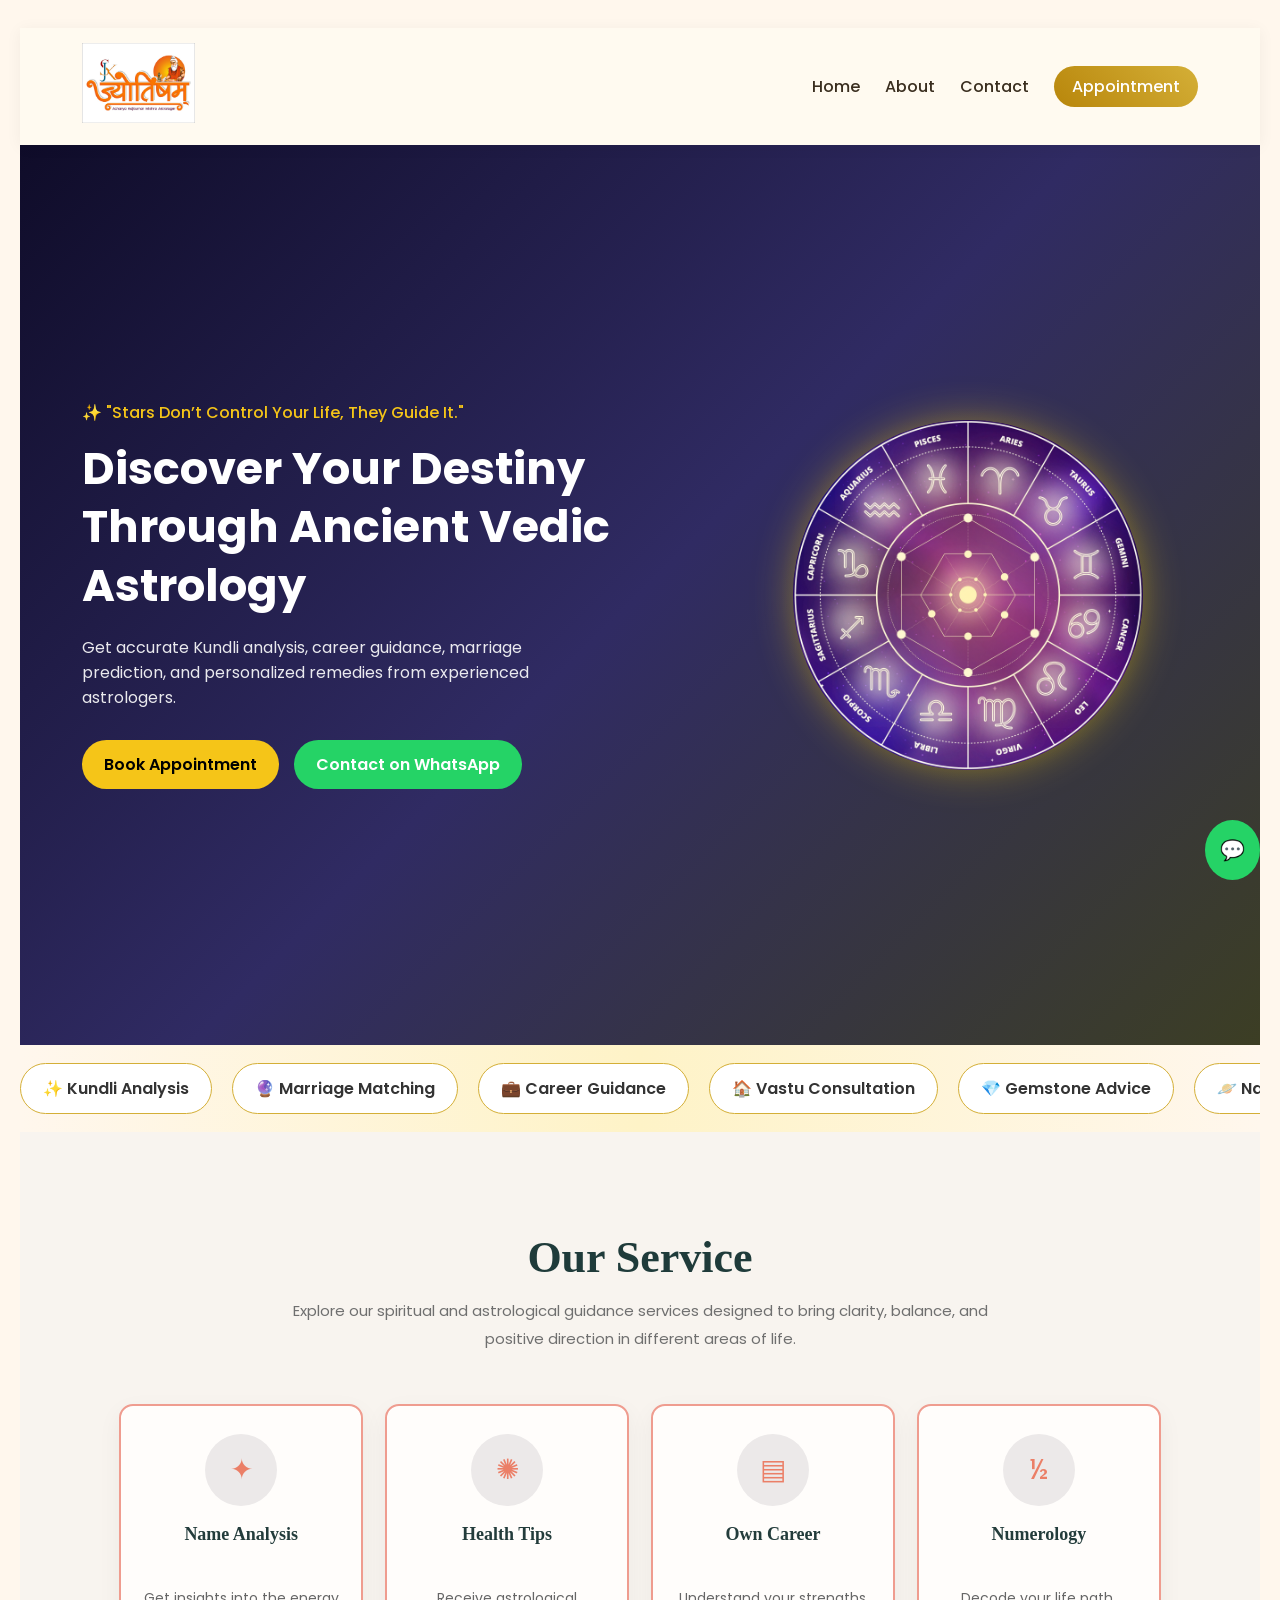
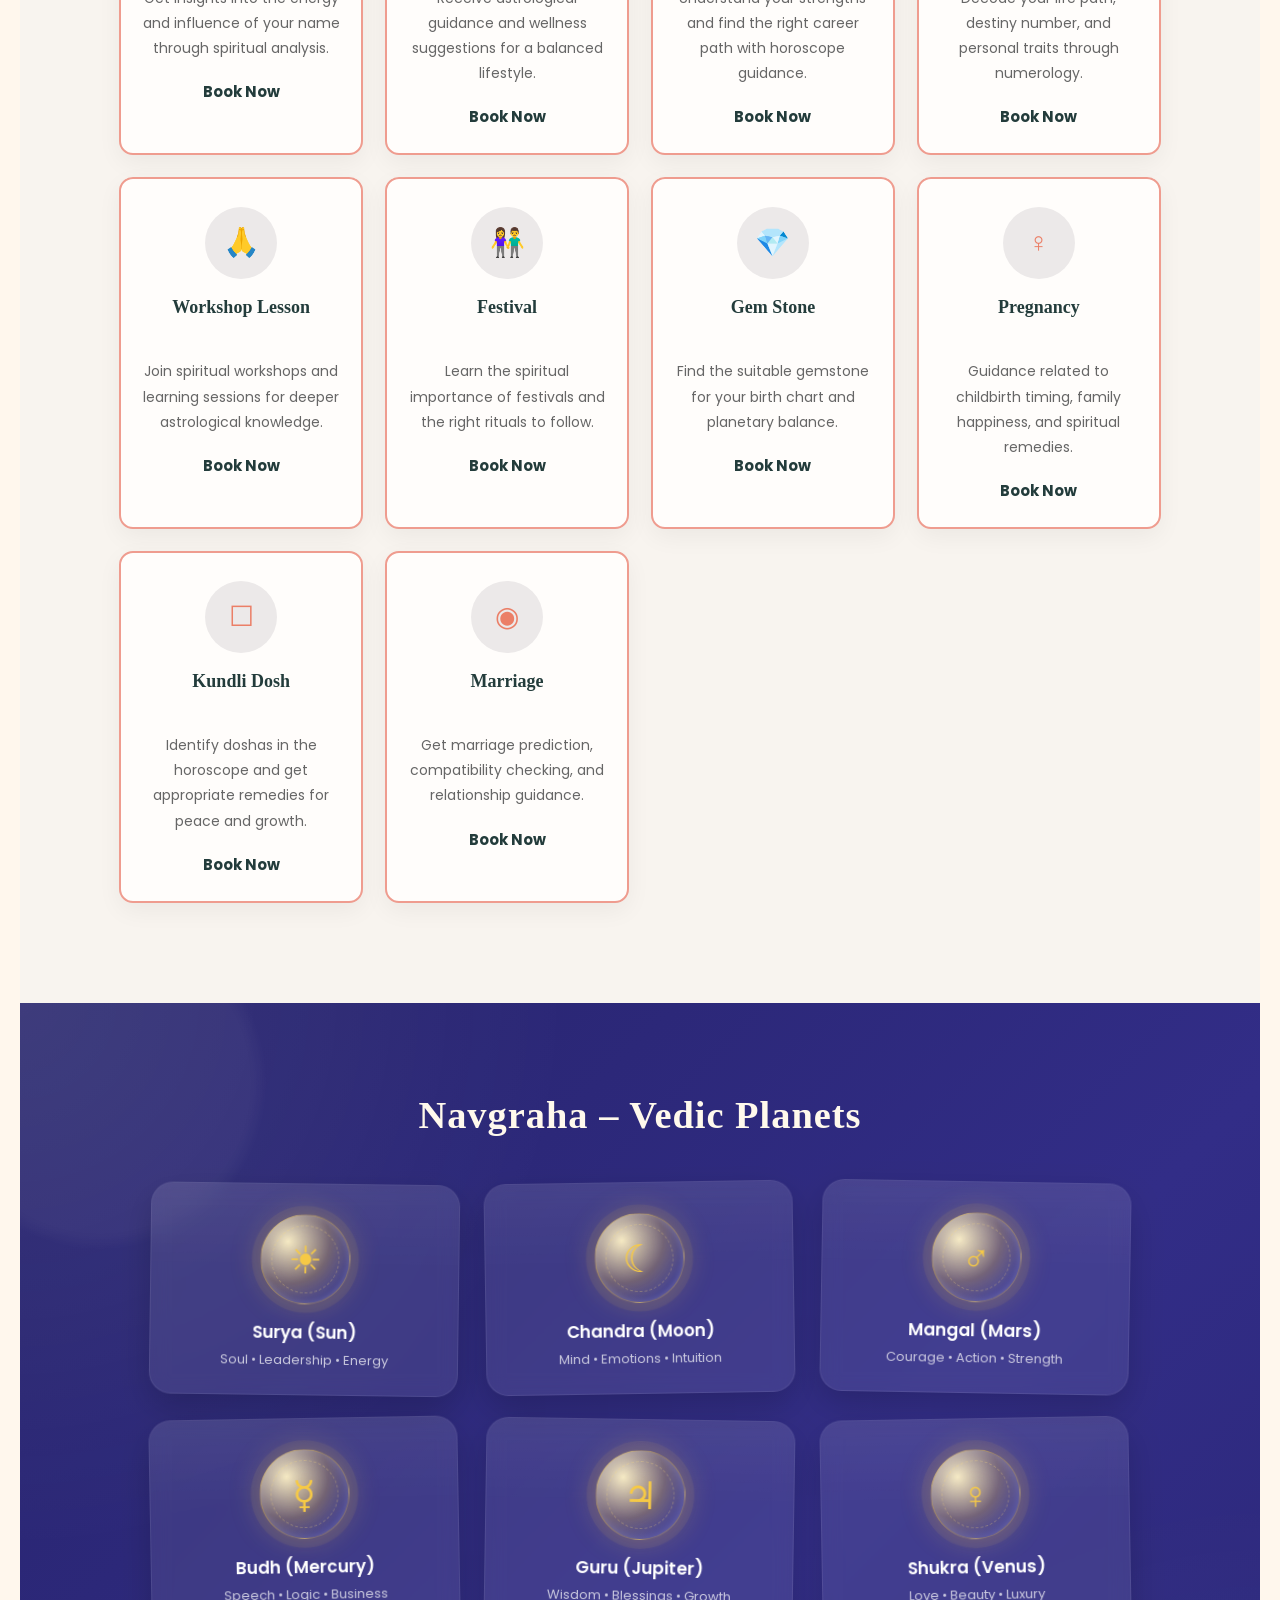
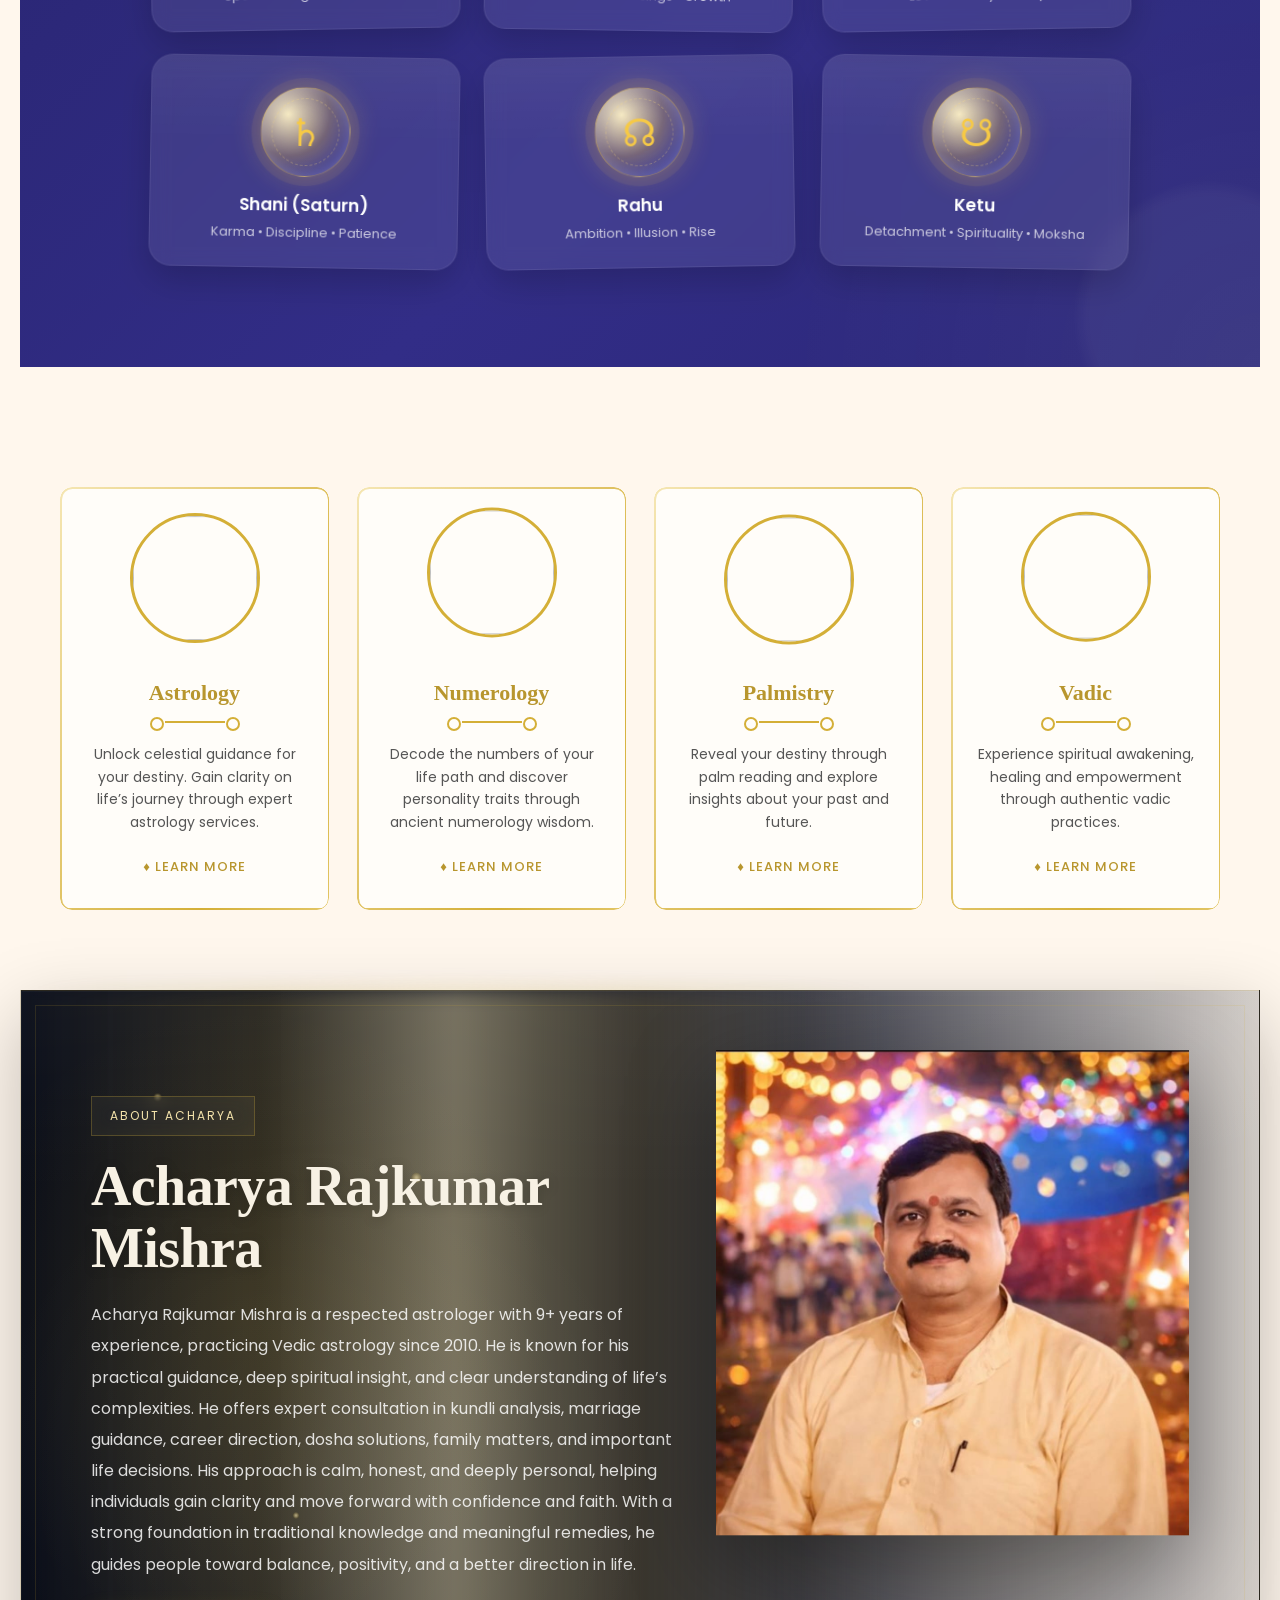
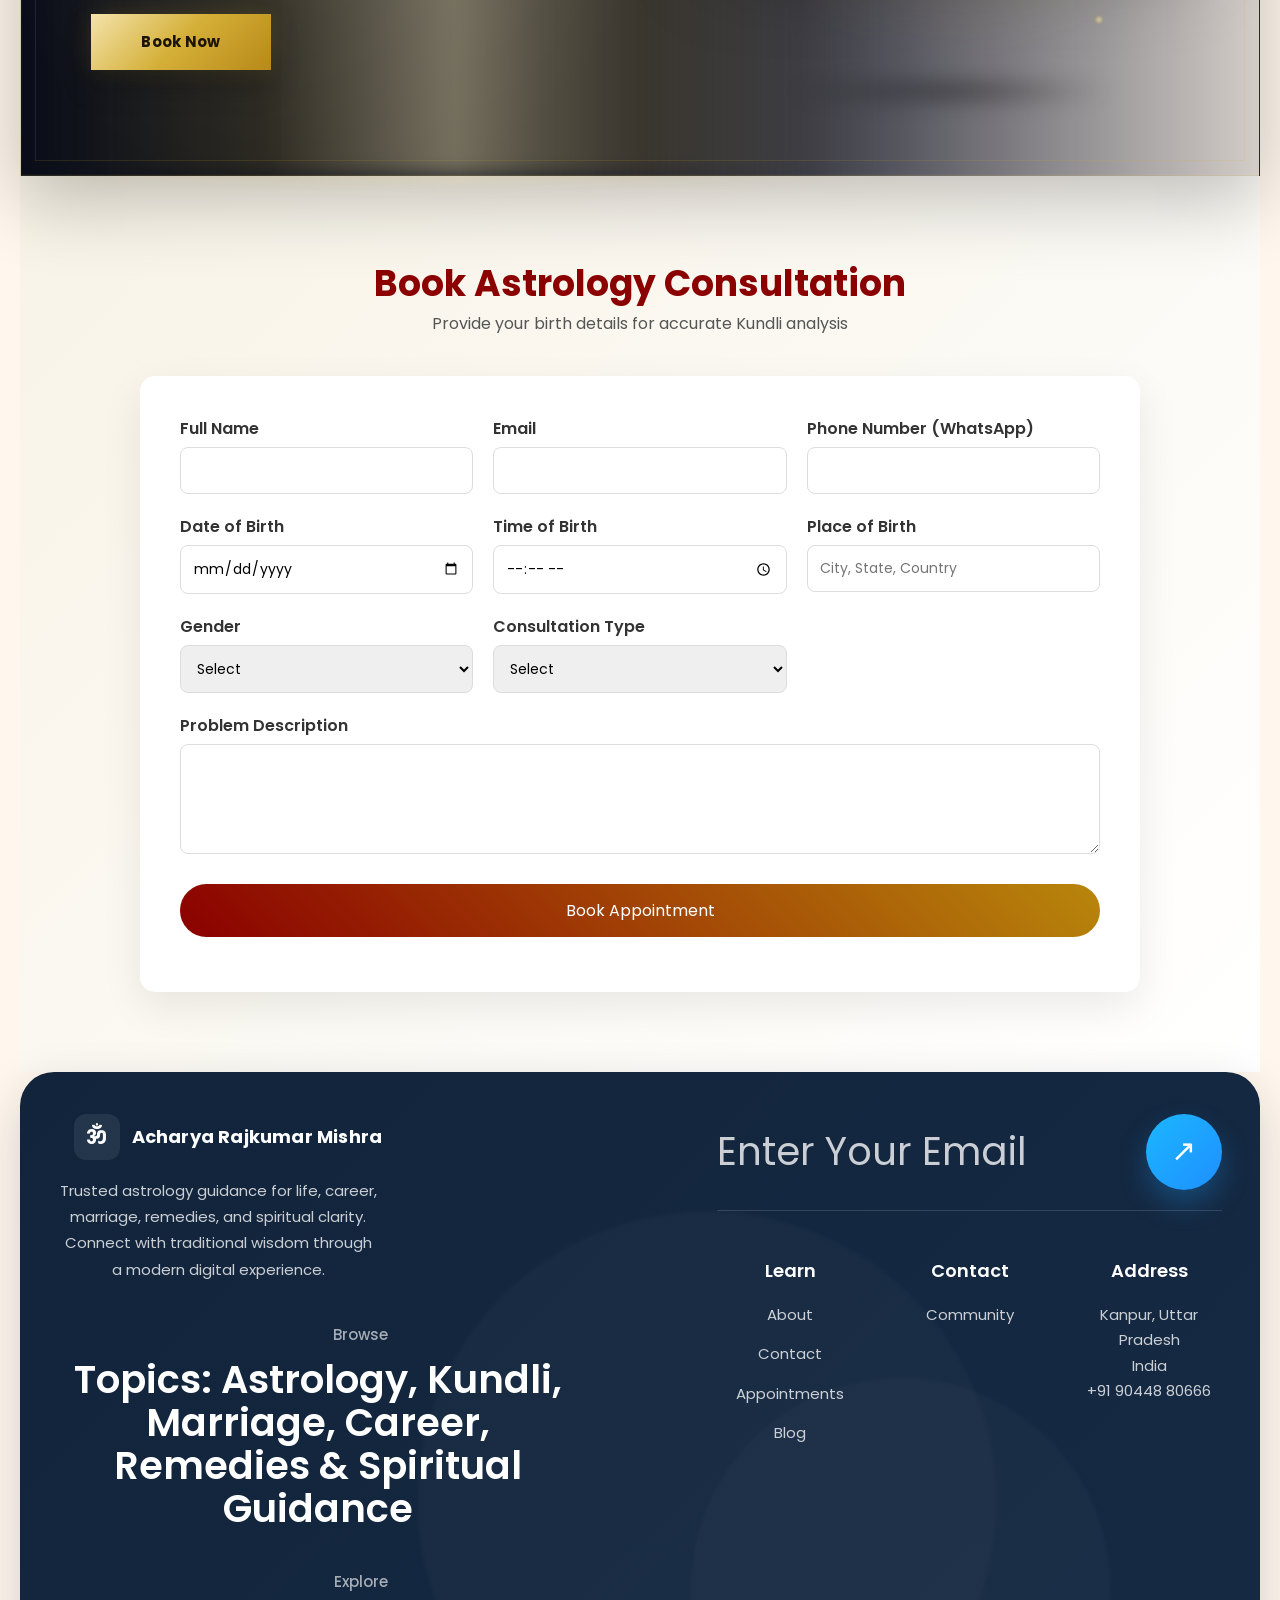
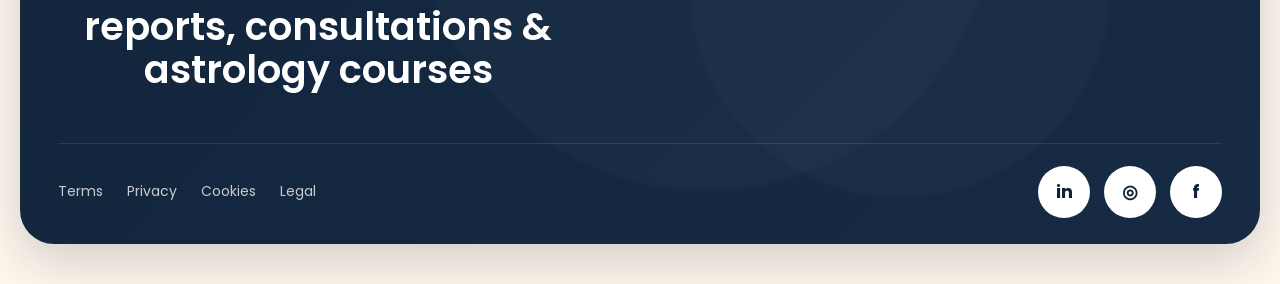
==== commit 4b3a10c0: "Add files via upload" ====
--- a/index.html
+++ b/index.html
@@ -1023,4 +1023,1321 @@
             display: flex;
             align-items: flex-start;
             justify-content: space-between;
-     
+            gap: 10px;
+        }
+
+        .review-side-top img {
+            width: 52px;
+            height: 52px;
+            border-radius: 12px;
+            object-fit: cover;
+        }
+
+        .review-stars {
+            font-size: 12px;
+            color: #ffb15e;
+            white-space: nowrap;
+        }
+
+        .review-stars span {
+            color: #d3d8e7;
+        }
+
+        .review-side-bottom h4 {
+            font-size: 26px;
+            line-height: 1.15;
+            margin-bottom: 6px;
+            font-weight: 600;
+        }
+
+        .review-side-bottom p {
+            font-size: 14px;
+            color: #b8c3d8;
+        }
+
+        .review-main-card {
+            background: #fff;
+            border-radius: 28px;
+            display: grid;
+            grid-template-columns: 290px 1fr;
+            min-height: 430px;
+            overflow: hidden;
+            box-shadow: 0 14px 34px rgba(33, 46, 82, 0.08);
+        }
+
+        .review-main-image {
+            position: relative;
+            height: 100%;
+        }
+
+        .review-main-image img {
+            width: 100%;
+            height: 100%;
+            object-fit: cover;
+            display: block;
+        }
+
+        .review-main-image::after {
+            content: "";
+            position: absolute;
+            inset: 0;
+            background: linear-gradient(to top, rgba(0, 0, 0, 0.42), transparent 45%);
+        }
+
+        .review-main-image-text {
+            position: absolute;
+            left: 20px;
+            bottom: 18px;
+            z-index: 2;
+            color: #fff;
+        }
+
+        .review-main-image-text h4 {
+            margin-bottom: 4px;
+            font-size: 24px;
+            font-weight: 600;
+        }
+
+        .review-main-image-text p {
+            font-size: 14px;
+            color: rgba(255, 255, 255, 0.84);
+        }
+
+        .review-main-content {
+            padding: 42px 38px 28px;
+            display: flex;
+            flex-direction: column;
+            justify-content: center;
+        }
+
+        .review-quote-mark {
+            font-size: 120px;
+            line-height: 0.8;
+            color: #d9ecf9;
+            font-weight: 700;
+            margin-bottom: 8px;
+        }
+
+        .review-text {
+            font-size: 28px;
+            line-height: 1.55;
+            color: #434a63;
+            max-width: 760px;
+            margin-bottom: 46px;
+            text-transform: capitalize;
+        }
+
+        .review-meta {
+            display: flex;
+            align-items: center;
+            justify-content: space-between;
+            gap: 16px;
+            font-size: 14px;
+            color: #8f95a8;
+            letter-spacing: 0.02em;
+        }
+
+        .review-count {
+            margin-left: auto;
+            color: #6b7187;
+        }
+
+        .review-preview-card {
+            position: relative;
+            height: 330px;
+            border-radius: 22px;
+            overflow: hidden;
+            box-shadow: 0 12px 24px rgba(33, 46, 82, 0.08);
+        }
+
+        .review-preview-card img {
+            width: 100%;
+            height: 100%;
+            object-fit: cover;
+            display: block;
+            filter: brightness(0.9);
+        }
+
+        .review-preview-overlay {
+            position: absolute;
+            left: 18px;
+            right: 18px;
+            bottom: 20px;
+            color: #fff;
+        }
+
+        .review-preview-overlay h4 {
+            margin-bottom: 6px;
+            font-size: 22px;
+            line-height: 1.1;
+            font-weight: 600;
+        }
+
+        .review-preview-overlay p {
+            font-size: 13px;
+            color: rgba(255, 255, 255, 0.85);
+        }
+
+        .review-dots {
+            margin-top: 26px;
+            display: flex;
+            justify-content: center;
+            gap: 10px;
+        }
+
+        .review-dot {
+            width: 10px;
+            height: 10px;
+            border-radius: 50%;
+            border: none;
+            background: #cfd5e3;
+            cursor: pointer;
+            transition: all 0.3s ease;
+        }
+
+        .review-dot.active {
+            width: 28px;
+            border-radius: 999px;
+            background: #2aa8ff;
+        }
+
+        @media (max-width: 1199px) {
+            .review-slide {
+                grid-template-columns: 160px minmax(0, 1fr) 140px;
+            }
+
+            .review-main-card {
+                grid-template-columns: 230px 1fr;
+                min-height: 370px;
+            }
+
+            .review-text {
+                font-size: 22px;
+            }
+
+            .review-side-bottom h4 {
+                font-size: 20px;
+            }
+        }
+
+        @media (max-width: 991px) {
+            .review-slider-wrap {
+                grid-template-columns: 52px 1fr 52px;
+                gap: 10px;
+            }
+
+            .review-slide {
+                grid-template-columns: 1fr;
+            }
+
+            .review-side-card,
+            .review-preview-card {
+                display: none;
+            }
+
+            .review-main-card {
+                grid-template-columns: 1fr;
+                min-height: auto;
+            }
+
+            .review-main-image {
+                height: 320px;
+            }
+
+            .review-main-content {
+                padding: 28px 22px 22px;
+            }
+
+            .review-text {
+                font-size: 18px;
+                margin-bottom: 30px;
+            }
+
+            .review-quote-mark {
+                font-size: 84px;
+            }
+        }
+
+        @media (max-width: 575px) {
+            .review-section {
+                padding: 70px 14px;
+            }
+
+            .review-slider-wrap {
+                grid-template-columns: 1fr;
+            }
+
+            .review-nav {
+                width: 48px;
+                height: 48px;
+            }
+
+            .review-prev,
+            .review-next {
+                display: none;
+            }
+
+            .review-main-image {
+                height: 260px;
+            }
+
+            .review-main-image-text h4 {
+                font-size: 20px;
+            }
+
+            .review-text {
+                font-size: 16px;
+                line-height: 1.7;
+            }
+
+            .review-meta {
+                font-size: 12px;
+                flex-wrap: wrap;
+            }
+        }
+    </style>
+</head>
+
+<body>
+
+
+
+    <!-- NAVBAR -->
+    <header class="navbar">
+        <div class="nav-container">
+
+            <!-- LOGO LEFT -->
+            <div class="logo">
+                <img src="images/WhatsApp Image 2026-03-04 at 14.30.59.jpeg" alt="Astrology Logo">
+            </div>
+
+            <!-- MENU -->
+            <nav class="nav-menu" id="navMenu">
+                <a href="#home">Home</a>
+                <a href="about.html">About</a>
+                <!-- <a href="#courses">Courses</a> -->
+                <!-- <a href="#planets">Planets</a> -->
+                <a href="contact.html">Contact</a>
+                <a href="#appointment" class="nav-btn">Appointment</a>
+            </nav>
+
+            <!-- MOBILE MENU ICON -->
+            <div class="menu-toggle" id="menuToggle">
+                ☰
+            </div>
+
+        </div>
+    </header>
+
+    <!-- HERO SECTION -->
+    <section class="hero">
+        <div class="hero-container">
+
+            <!-- LEFT CONTENT -->
+            <div class="hero-left">
+                <h4 class="quote">✨ "Stars Don’t Control Your Life, They Guide It."</h4>
+                <h1 class="hero-title">Discover Your Destiny Through Ancient Vedic Astrology</h1>
+                <p class="hero-text">
+                    Get accurate Kundli analysis, career guidance, marriage prediction,
+                    and personalized remedies from experienced astrologers.
+                </p>
+
+                <div class="hero-buttons">
+                    <a href="#appointment" class="btn-primary">Book Appointment</a>
+                    <a href="https://wa.me/919044880666" target="_blank" class="btn-whatsapp">
+                        Contact on WhatsApp
+                    </a>
+                </div>
+            </div>
+
+            <!-- RIGHT SIDE ZODIAC WHEEL -->
+            <div class="hero-right">
+                <div class="zodiac-wrapper">
+                    <img src="images/zodiac-wheel-space-background (1)/2434851.jpg" alt="Zodiac Wheel"
+                        class="zodiac-wheel">
+                </div>
+            </div>
+
+        </div>
+    </section>
+
+    <!-- ✅ INFINITE SCROLLER -->
+    <section class="ticker-section">
+        <div class="ticker-track">
+            <div class="ticker-item">✨ Kundli Analysis</div>
+            <div class="ticker-item">🔮 Marriage Matching</div>
+            <div class="ticker-item">💼 Career Guidance</div>
+            <div class="ticker-item">🏠 Vastu Consultation</div>
+            <div class="ticker-item">💎 Gemstone Advice</div>
+            <div class="ticker-item">🪐 Navgraha Remedies</div>
+            <div class="ticker-item">📿 Spiritual Healing</div>
+
+            <!-- duplicate -->
+            <div class="ticker-item">✨ Kundli Analysis</div>
+            <div class="ticker-item">🔮 Marriage Matching</div>
+            <div class="ticker-item">💼 Career Guidance</div>
+            <div class="ticker-item">🏠 Vastu Consultation</div>
+            <div class="ticker-item">💎 Gemstone Advice</div>
+            <div class="ticker-item">🪐 Navgraha Remedies</div>
+            <div class="ticker-item">📿 Spiritual Healing</div>
+        </div>
+    </section>
+    <!-- 
+    <section id="services">
+        <h2 style="text-align:center;color:var(--dark);">Our Services</h2>
+        <div class="services">
+            <div class="card">
+                <h3>Kundli Reading</h3>
+                <p>Detailed birth chart analysis with life predictions.</p>
+            </div>
+            <div class="card">
+                <h3>Marriage Matching</h3>
+                <p>Accurate horoscope compatibility analysis.</p>
+            </div>
+            <div class="card">
+                <h3>Career Guidance</h3>
+                <p>Find your true career path through astrology.</p>
+            </div>
+            <div class="card">
+                <h3>Vastu Consultation</h3>
+                <p>Harmonize your home and office energies.</p>
+            </div>
+        </div>
+    </section> -->
+
+
+    <section id="premium-services">
+        <div class="premium-services-header">
+            <h2>Our Service</h2>
+            <p>
+                Explore our spiritual and astrological guidance services designed to bring
+                clarity, balance, and positive direction in different areas of life.
+            </p>
+        </div>
+
+        <div class="premium-services-grid">
+            <div class="premium-service-card">
+                <div class="premium-service-icon">✦</div>
+                <h3>Name Analysis</h3>
+                <p>Get insights into the energy and influence of your name through spiritual analysis.</p><a
+                    href="https://rzp.io/rzp/ww7TDCu">Book Now</a>
+            </div>
+            <div class="premium-service-card">
+                <div class="premium-service-icon">✺</div>
+                <h3>Health Tips</h3>
+                <p>Receive astrological guidance and wellness suggestions for a balanced lifestyle.</p><a
+                    href="https://rzp.io/rzp/isq0xmnp">Book Now</a>
+            </div>
+            <div class="premium-service-card">
+                <div class="premium-service-icon">▤</div>
+                <h3>Own Career</h3>
+                <p>Understand your strengths and find the right career path with horoscope guidance.</p><a
+                    href="https://rzp.io/rzp/mmT2HjnQ">Book Now</a>
+            </div>
+            <div class="premium-service-card">
+                <div class="premium-service-icon">½</div>
+                <h3>Numerology</h3>
+                <p>Decode your life path, destiny number, and personal traits through numerology.</p><a
+                    href="https://rzp.io/rzp/sM3ISFTl">Book Now</a>
+            </div>
+            <div class="premium-service-card">
+                <div class="premium-service-icon">🙏</div>
+                <h3>Workshop Lesson</h3>
+                <p>Join spiritual workshops and learning sessions for deeper astrological knowledge.</p><a
+                    href="https://rzp.io/rzp/J1KrjVa">Book Now</a>
+            </div>
+            <div class="premium-service-card">
+                <div class="premium-service-icon">👫</div>
+                <h3>Festival</h3>
+                <p>Learn the spiritual importance of festivals and the right rituals to follow.</p><a
+                    href="https://rzp.io/rzp/nDlARxrP">Book Now</a>
+            </div>
+            <div class="premium-service-card">
+                <div class="premium-service-icon">💎</div>
+                <h3>Gem Stone</h3>
+                <p>Find the suitable gemstone for your birth chart and planetary balance.</p>
+                <a href="https://rzp.io/rzp/4WsXgYd6">Book Now</a>
+            </div>
+            <div class="premium-service-card">
+                <div class="premium-service-icon">♀</div>
+                <h3>Pregnancy</h3>
+                <p>Guidance related to childbirth timing, family happiness, and spiritual remedies.</p><a
+                    href="https://rzp.io/rzp/xn6ZEj42">Book Now</a>
+
+            </div>
+            <div class="premium-service-card">
+                <div class="premium-service-icon">☐</div>
+                <h3>Kundli Dosh</h3>
+                <p>Identify doshas in the horoscope and get appropriate remedies for peace and growth.</p>
+                <a href="https://rzp.io/rzp/ncUutLka">Book Now</a>
+            </div>
+            <div class="premium-service-card">
+                <div class="premium-service-icon">◉</div>
+                <h3>Marriage</h3>
+                <p>Get marriage prediction, compatibility checking, and relationship guidance.</p>
+                <a href="https://rzp.io/rzp/XrHG90Jw">Book Now</a>
+            </div>
+        </div>
+    </section>
+
+    <section class="planets-section">
+        <h2 class="section-title-s">Navgraha – Vedic Planets</h2>
+
+        <div class="planets-grid">
+            <div class="planet-card"
+                onclick="openPlanetModal('☀','Surya (Sun)','Planet of soul, authority and vitality.','Surya represents soul, authority, confidence, leadership, vitality, father, government, and self-respect. A strong Sun gives confidence, fame, recognition, and inner strength.')">
+                <div class="planet-icon-wrap">
+                    <div class="planet-icon">☀</div>
+                </div>
+                <div class="planet-name">Surya (Sun)</div>
+                <span class="planet-sub">Soul • Leadership • Energy</span>
+            </div>
+
+            <div class="planet-card"
+                onclick="openPlanetModal('☾','Chandra (Moon)','Planet of mind, emotions and peace.','Chandra represents emotions, mind, peace, mother, imagination, sensitivity, and mental balance. A strong Moon brings calmness, intuition, softness, and emotional stability.')">
+                <div class="planet-icon-wrap">
+                    <div class="planet-icon">☾</div>
+                </div>
+                <div class="planet-name">Chandra (Moon)</div>
+                <span class="planet-sub">Mind • Emotions • Intuition</span>
+            </div>
+
+            <div class="planet-card"
+                onclick="openPlanetModal('♂','Mangal (Mars)','Planet of courage, action and power.','Mangal stands for courage, action, energy, discipline, aggression, land, property, and determination. A strong Mars gives bravery, confidence, and the power to take action.')">
+                <div class="planet-icon-wrap">
+                    <div class="planet-icon">♂</div>
+                </div>
+                <div class="planet-name">Mangal (Mars)</div>
+                <span class="planet-sub">Courage • Action • Strength</span>
+            </div>
+
+            <div class="planet-card"
+                onclick="openPlanetModal('☿','Budh (Mercury)','Planet of intellect, speech and business.','Budh governs communication, intelligence, speaking skills, business, logic, learning, and analysis. A strong Mercury improves memory, speech, negotiation, and sharp thinking.')">
+                <div class="planet-icon-wrap">
+                    <div class="planet-icon">☿</div>
+                </div>
+                <div class="planet-name">Budh (Mercury)</div>
+                <span class="planet-sub">Speech • Logic • Business</span>
+            </div>
+
+            <div class="planet-card"
+                onclick="openPlanetModal('♃','Guru (Jupiter)','Planet of wisdom, blessings and knowledge.','Guru is the planet of wisdom, spirituality, knowledge, teaching, expansion, blessings, children, and good fortune. A strong Jupiter gives respect, wisdom, and divine guidance.')">
+                <div class="planet-icon-wrap">
+                    <div class="planet-icon">♃</div>
+                </div>
+                <div class="planet-name">Guru (Jupiter)</div>
+                <span class="planet-sub">Wisdom • Blessings • Growth</span>
+            </div>
+
+            <div class="planet-card"
+                onclick="openPlanetModal('♀','Shukra (Venus)','Planet of love, beauty and comfort.','Shukra represents love, beauty, luxury, relationships, comfort, attraction, marriage, and artistic qualities. A strong Venus gives charm, harmony, pleasure, and material comfort.')">
+                <div class="planet-icon-wrap">
+                    <div class="planet-icon">♀</div>
+                </div>
+                <div class="planet-name">Shukra (Venus)</div>
+                <span class="planet-sub">Love • Beauty • Luxury</span>
+            </div>
+
+            <div class="planet-card"
+                onclick="openPlanetModal('♄','Shani (Saturn)','Planet of karma, discipline and patience.','Shani stands for discipline, karma, patience, hard work, justice, delay, and responsibility. A strong Saturn gives endurance, seriousness, maturity, and long-term success.')">
+                <div class="planet-icon-wrap">
+                    <div class="planet-icon">♄</div>
+                </div>
+                <div class="planet-name">Shani (Saturn)</div>
+                <span class="planet-sub">Karma • Discipline • Patience</span>
+            </div>
+
+            <div class="planet-card"
+                onclick="openPlanetModal('☊','Rahu','Planet of ambition, illusion and worldly rise.','Rahu represents ambition, illusion, foreign influence, sudden rise, obsession, worldly desires, technology, and unconventional success. It can bring both breakthroughs and confusion.')">
+                <div class="planet-icon-wrap">
+                    <div class="planet-icon">☊</div>
+                </div>
+                <div class="planet-name">Rahu</div>
+                <span class="planet-sub">Ambition • Illusion • Rise</span>
+            </div>
+
+            <div class="planet-card"
+                onclick="openPlanetModal('☋','Ketu','Planet of detachment, intuition and moksha.','Ketu represents detachment, spirituality, intuition, liberation, mysterious experiences, and inner realization. It often pushes a person toward spiritual growth and deeper understanding.')">
+                <div class="planet-icon-wrap">
+                    <div class="planet-icon">☋</div>
+                </div>
+                <div class="planet-name">Ketu</div>
+                <span class="planet-sub">Detachment • Spirituality • Moksha</span>
+            </div>
+        </div>
+    </section>
+
+    <div class="planet-modal" id="planetModal">
+        <div class="planet-modal-content">
+            <button class="planet-modal-close" onclick="closePlanetModal()">×</button>
+
+            <div class="planet-modal-top">
+                <div class="planet-modal-icon" id="planetModalIcon">☀</div>
+                <div>
+                    <h3 id="planetModalTitle">Surya (Sun)</h3>
+                    <div class="planet-modal-subtitle" id="planetModalSubtitle">Planet subtitle</div>
+                </div>
+            </div>
+
+            <p id="planetModalText">Planet details will appear here.</p>
+        </div>
+    </div>
+
+
+
+    <section class="services">
+
+        <div class="services-grid">
+
+            <div class="service-card">
+                <div class="service-img floating-circle">
+                    <img src="https://images.unsplash.com/photo-1506744038136-46273834b3fb">
+                </div>
+                <h3>Astrology</h3>
+                <div class="divider"></div>
+                <p>Unlock celestial guidance for your destiny. Gain clarity on life’s journey through expert astrology
+                    services.</p>
+                <a href="#">♦ LEARN MORE</a>
+            </div>
+
+            <div class="service-card">
+                <div class="service-img floating-circle">
+                    <img src="https://images.unsplash.com/photo-1500530855697-b586d89ba3ee">
+                </div>
+                <h3>Numerology</h3>
+                <div class="divider"></div>
+                <p>Decode the numbers of your life path and discover personality traits through ancient numerology
+                    wisdom.</p>
+                <a href="#">♦ LEARN MORE</a>
+            </div>
+
+            <div class="service-card">
+                <div class="service-img floating-circle">
+                    <img src="https://images.unsplash.com/photo-1519681393784-d120267933ba">
+                </div>
+                <h3>Palmistry</h3>
+                <div class="divider"></div>
+                <p>Reveal your destiny through palm reading and explore insights about your past and future.</p>
+                <a href="#">♦ LEARN MORE</a>
+            </div>
+
+            <div class="service-card">
+                <div class="service-img floating-circle">
+                    <img src="https://images.unsplash.com/photo-1502082553048-f009c37129b9">
+                </div>
+                <h3>Vadic</h3>
+                <div class="divider"></div>
+                <p>Experience spiritual awakening, healing and empowerment through authentic vadic practices.</p>
+                <a href="#">♦ LEARN MORE</a>
+            </div>
+
+        </div>
+
+    </section>
+
+
+    <section class="acharya-section">
+        <div class="glow-border"></div>
+
+        <span class="floating-particle p1"></span>
+        <span class="floating-particle p2"></span>
+        <span class="floating-particle p3"></span>
+        <span class="floating-particle p4"></span>
+        <span class="floating-particle p5"></span>
+
+        <div class="acharya-inner">
+            <div class="acharya-left-a">
+                <div class="acharya-tag">About Acharya</div>
+
+                <h2>Acharya Rajkumar Mishra</h2>
+
+                <p>
+                    Acharya Rajkumar Mishra is a respected astrologer with 9+ years of experience, practicing Vedic astrology since 2010. He is known for his practical guidance, deep spiritual insight, and clear understanding of life’s complexities.
+
+He offers expert consultation in kundli analysis, marriage guidance, career direction, dosha solutions, family matters, and important life decisions. His approach is calm, honest, and deeply personal, helping individuals gain clarity and move forward with confidence and faith.
+
+With a strong foundation in traditional knowledge and meaningful remedies, he guides people toward balance, positivity, and a better direction in life.
+
+                </p>
+
+
+                <a href="contact.html" class="acharya-btn">Book Now</a>
+            </div>
+
+            <div class="acharya-right-a">
+                <div class="acharya-photo-wrap" id="acharyaPhotoWrap">
+                    <img src="images/Acharya Rajkumar Mishra Photo.png" alt="Acharya Rajkumar Mishra"
+                        class="acharya-photo">
+                </div>
+            </div>
+        </div>
+    </section>
+
+    <!-- <section>
+        <h2 style="text-align:center;color:var(--dark);">Client Testimonials</h2>
+        <div class="testimonials">
+            <div class="testimonial">
+                <p>"Highly accurate prediction. My career improved within months."</p>
+                <strong>- Rahul Sharma</strong>
+            </div>
+            <div class="testimonial">
+                <p>"Best astrologer for marriage guidance."</p>
+                <strong>- Neha Verma</strong>
+            </div>
+        </div>
+    </section> -->
+
+    <!-- <section id="courses">
+        <h2 style="text-align:center;color:var(--dark);margin-bottom:40px;">
+            Astrology Courses
+        </h2>
+
+        <div class="course-container">
+
+            <div class="course-card">
+                <img src="images/Basic Vedic Astrology.jpg">
+                <div class="course-content">
+                    <h3>Basic Vedic Astrology</h3>
+                    <p>Learn fundamentals of horoscope reading, planets, houses & signs.</p>
+                    <div class="price">₹2,999</div>
+                    <a class="btn" href="https://rzp.io/rzp/kNw8Dauq"> Enroll Now</a>
+                </div>
+            </div>
+
+            <div class="course-card">
+                <img src="images/flat-lay-hands-using-ouija-board-tool.jpg">
+                <div class="course-content">
+                    <h3>Kundli Mastery Course</h3>
+                    <p>Advanced birth chart analysis & predictive techniques.</p>
+                    <div class="price">₹4,999</div>
+                    <a class="btn" href="https://rzp.io/rzp/tJeojyLj"> Enroll Now</a>
+                </div>
+            </div>
+
+            <div class="course-card">
+                <img src="images/Marriage & Compatibility.jpg">
+                <div class="course-content">
+                    <h3>Marriage & Compatibility</h3>
+                    <p>Professional matching system & dosha remedies explained.</p>
+                    <div class="price">₹3,999</div>
+                    <a class="btn" href="https://rzp.io/rzp/d4gyHl7"> Enroll Now</a>
+                </div>
+            </div>
+
+            <div class="course-card">
+                <img src="images/Astrology Business Course.jpg">
+                <div class="course-content">
+                    <h3>Astrology Business Course</h3>
+                    <p>Learn how to start & grow your astrology practice online.</p>
+                    <div class="price">₹6,499</div>
+                    <a class="btn" href="https://rzp.io/rzp/1VFYMts6"> Enroll Now</a>
+                </div>
+            </div>
+
+        </div>
+    </section> -->
+    <!-- 
+    <section class="review-section">
+        <div class="review-heading">
+            <h2>A Few Positive User<br>Reviews Regarding Us</h2>
+        </div>
+
+
+     <section class="review-section">
+        <div class="review-heading">
+            <h2>A Few Positive User<br>Reviews Regarding Us</h2>
+        </div>
+        <div class="review-slider-wrap">
+            <button class="review-nav review-prev" aria-label="Previous review">&#8592;</button>
+
+            <div class="review-stage">
+                <div class="review-track" id="reviewTrack"></div>
+            </div>
+
+            <button class="review-nav review-next" aria-label="Next review">&#8594;</button>
+        </div>
+
+        <div class="review-dots" id="reviewDots"></div>
+    </section> -->
+
+
+    <!-- <section id="faq">
+        <h2 style="text-align:center;color:var(--dark);">Frequently Asked Questions</h2>
+        <div class="faq-item" onclick="toggleFaq(this)">
+            <h4>How do I book a consultation?</h4>
+            <div class="faq-content">Click the Book Now button and fill the form.</div>
+        </div>
+        <div class="faq-item" onclick="toggleFaq(this)">
+            <h4>Do you offer online sessions?</h4>
+            <div class="faq-content">Yes, sessions are available via phone and video call.</div>
+        </div>
+    </section> -->
+
+    <!-- Appointment Section -->
+    <section class="appointment-section" id="appointment">
+        <div class="container">
+            <h2 class="section-title">Book Astrology Consultation</h2>
+            <p class="section-subtitle">Provide your birth details for accurate Kundli analysis</p>
+
+            <form id="appointmentForm" class="appointment-form">
+
+                <div class="form-grid">
+
+                    <div class="form-group">
+                        <label>Full Name</label>
+                        <input type="text" name="name" required>
+                    </div>
+
+                    <div class="form-group">
+                        <label>Email</label>
+                        <input type="email" name="email" required>
+                    </div>
+
+                    <div class="form-group">
+                        <label>Phone Number (WhatsApp)</label>
+                        <input type="tel" name="phone" required>
+                    </div>
+
+                    <div class="form-group">
+                        <label>Date of Birth</label>
+                        <input type="date" name="dob" required>
+                    </div>
+
+                    <div class="form-group">
+                        <label>Time of Birth</label>
+                        <input type="time" name="tob" required>
+                    </div>
+
+                    <div class="form-group">
+                        <label>Place of Birth</label>
+                        <input type="text" name="pob" placeholder="City, State, Country" required>
+                    </div>
+
+                    <div class="form-group">
+                        <label>Gender</label>
+                        <select name="gender" required>
+                            <option value="">Select</option>
+                            <option>Male</option>
+                            <option>Female</option>
+                            <option>Other</option>
+                        </select>
+                    </div>
+
+                    <div class="form-group">
+                        <label>Consultation Type</label>
+                        <select name="consultation" required>
+                            <option value="">Select</option>
+                            <option>Marriage</option>
+                            <option>Career</option>
+                            <option>Business</option>
+                            <option>Health</option>
+                            <option>Kundli Matching</option>
+                        </select>
+                    </div>
+
+                    <div class="form-group full-width">
+                        <label>Problem Description</label>
+                        <textarea name="message" rows="4"></textarea>
+                    </div>
+
+                </div>
+
+                <button type="submit" class="submit-btn">Book Appointment</button>
+                <p id="formMessage"></p>
+
+            </form>
+        </div>
+    </section>
+
+    <footer class="footer-wrap">
+        <div class="footer-top">
+            <div class="footer-left">
+                <div class="brand-block">
+                    <a href="#" class="brand-logo">
+                        <div class="brand-icon">ॐ</div>
+                        <div class="brand-name">Acharya Rajkumar Mishra</div>
+                    </a>
+                    <p class="brand-text">
+                        Trusted astrology guidance for life, career, marriage, remedies, and spiritual clarity.
+                        Connect with traditional wisdom through a modern digital experience.
+                    </p>
+                </div>
+
+                <div class="footer-info-block">
+                    <h5>Browse</h5>
+                    <p>Topics: Astrology, Kundli, Marriage, Career, Remedies & Spiritual Guidance</p>
+                </div>
+
+                <div class="footer-info-block">
+                    <h5>Explore</h5>
+                    <p>reports, consultations & astrology courses</p>
+                </div>
+            </div>
+
+            <div class="footer-right">
+                <div class="newsletter-box">
+                    <div class="newsletter-input-wrap">
+                        <input type="email" class="newsletter-input" placeholder="Enter Your Email" />
+                        <button class="newsletter-btn" aria-label="Submit">↗</button>
+                    </div>
+                </div>
+
+                <div class="footer-links-grid">
+                    <div class="footer-col">
+                        <h4>Learn</h4>
+                        <ul>
+                            <li><a href="about.html">About</a></li>
+                            <li><a href="contact.html">Contact</a></li>
+                            <li><a href="#appointment">Appointments</a></li>
+                            <li><a href="blog.html">Blog</a></li>
+                        </ul>
+                    </div>
+
+                    <div class="footer-col">
+                        <h4>Contact</h4>
+                        <ul>
+                            <li><a href="#">Community</a></li>
+                            <!-- <li><a href="#">Knowledge Base</a></li>
+                            <li><a href="#">Academy</a></li>
+                            <li><a href="#">Support</a></li> -->
+                        </ul>
+                    </div>
+
+                    <div class="footer-col">
+                        <h4>Address</h4>
+                        <address>
+                            Kanpur, Uttar Pradesh<br />
+                            India<br />
+                            +91 90448 80666
+                        </address>
+                    </div>
+                </div>
+            </div>
+        </div>
+
+        <div class="footer-bottom">
+            <div class="footer-legal">
+                <a href="#">Terms</a>
+                <a href="#">Privacy</a>
+                <a href="#">Cookies</a>
+                <a href="#">Legal</a>
+                <!-- <a href="#">Recalls</a> -->
+            </div>
+
+            <div class="footer-social">
+                <!-- <a href="#" class="social-link">▶</a>
+                <a href="#" class="social-link">♪</a> -->
+                <a href="#" class="social-link">in</a>
+                <a href="#" class="social-link">◎</a>
+                <a href="#" class="social-link">f</a>
+            </div>
+        </div>
+    </footer>
+
+    <a href="https://wa.me/919044880666" class="whatsapp">💬</a>
+
+    <!-- Booking Modal -->
+    <div class="modal" id="bookingModal">
+        <div class="modal-content">
+            <span class="close" onclick="closeModal()">X</span>
+            <h3>Book Consultation</h3>
+            <input type="text" placeholder="Your Name">
+            <input type="email" placeholder="Your Email">
+            <input type="date">
+            <button class="btn" style="width:100%;">Submit</button>
+        </div>
+    </div>
+
+
+    <script src="script.js"></script>
+    <script>
+        function toggleFaq(element) {
+            const content = element.querySelector(".faq-content");
+            content.style.display = content.style.display === "block" ? "none" : "block";
+        }
+
+        function openModal() {
+            document.getElementById("bookingModal").style.display = "flex";
+        }
+
+        function closeModal() {
+            document.getElementById("bookingModal").style.display = "none";
+        }
+
+        window.onclick = function (event) {
+            const modal = document.getElementById("bookingModal");
+            if (event.target == modal) {
+                modal.style.display = "none";
+            }
+        }
+
+
+        const scriptURL = "https://script.google.com/macros/s/AKfycbwdReHU4utc3EyvdPSrUlFOlaQg6955i8P8rINo7KlTcyTBYVjPiN-jLj4Vdkb0LkVI/exec";
+        const form = document.getElementById("appointmentForm");
+        const message = document.getElementById("formMessage");
+
+        form.addEventListener("submit", (e) => {
+            e.preventDefault();
+
+            fetch(scriptURL, {
+                method: "POST",
+                body: new FormData(form)
+            })
+                .then((response) => {
+                    message.innerHTML = "Appointment Booked Successfully!";
+                    message.style.color = "green";
+
+                    const name = form.name.value.trim();
+
+                    const whatsappMessage = `Hello ${name}, your astrology appointment has been received. We will contact you soon.`;
+
+                    // Your fixed WhatsApp number (with country code)
+                    const phone = "919044880666";
+
+                    // Redirect to WhatsApp
+                    window.location.href = `https://api.whatsapp.com/send?phone=${phone}&text=${encodeURIComponent(whatsappMessage)}`;
+
+                    form.reset();
+                })
+                .catch((error) => {
+                    message.innerHTML = "Error! Please try again.";
+                    message.style.color = "red";
+                });
+        });
+    </script>
+
+    <script>
+        // const reviews = [
+        //     {
+        //         side: {
+        //             name: "Ritika Sharma",
+        //             role: "Software Engineer",
+        //             rating: "★★★★★",
+        //             score: "(4.9)",
+        //             image: "https://randomuser.me/api/portraits/women/65.jpg"
+        //         },
+        //         main: {
+        //             name: "Brooklyn Simmons",
+        //             role: "Product Designer",
+        //             image: "https://images.unsplash.com/photo-1517048676732-d65bc937f952?auto=format&fit=crop&w=700&q=80",
+        //             text: "Windora provide cost-effective, decentralized renewable energy systems with the best value technologies to markets contributing to global power."
+        //         },
+        //         preview: {
+        //             name: "Albert Stevano",
+        //             role: "Product Designer",
+        //             image: "https://images.unsplash.com/photo-1521791136064-7986c2920216?auto=format&fit=crop&w=500&q=80"
+        //         }
+        //     },
+        //     {
+        //         side: {
+        //             name: "Jenny Wilson",
+        //             role: "UI Designer",
+        //             rating: "★★★★★",
+        //             score: "(4.8)",
+        //             image: "https://images.unsplash.com/photo-1438761681033-6461ffad8d80?auto=format&fit=crop&w=200&q=80"
+        //         },
+        //         main: {
+        //             name: "Cameron Williamson",
+        //             role: "Project Manager",
+        //             image: "https://images.unsplash.com/photo-1500648767791-00dcc994a43e?auto=format&fit=crop&w=700&q=80",
+        //             text: "Their service quality, communication, and professional process helped us build trust quickly and made the full experience smooth from start to finish."
+        //         },
+        //         preview: {
+        //             name: "Savannah Nguyen",
+        //             role: "Business Owner",
+        //             image: "https://images.unsplash.com/photo-1488426862026-3ee34a7d66df?auto=format&fit=crop&w=500&q=80"
+        //         }
+        //     },
+        //     {
+        //         side: {
+        //             name: "Robert Fox",
+        //             role: "Developer",
+        //             rating: "★★★★★",
+        //             score: "(4.7)",
+        //             image: "https://images.unsplash.com/photo-1506794778202-cad84cf45f1d?auto=format&fit=crop&w=200&q=80"
+        //         },
+        //         main: {
+        //             name: "Kristin Watson",
+        //             role: "Marketing Lead",
+        //             image: "https://images.unsplash.com/photo-1544005313-94ddf0286df2?auto=format&fit=crop&w=700&q=80",
+        //             text: "We truly appreciated the fast response, premium quality design, and the way every detail was handled with care and a modern professional approach."
+        //         },
+        //         preview: {
+        //             name: "Dianne Russell",
+        //             role: "Consultant",
+        //             image: "https://images.unsplash.com/photo-1504593811423-6dd665756598?auto=format&fit=crop&w=500&q=80"
+        //         }
+        //     }
+        // ];
+
+        const track = document.getElementById("reviewTrack");
+        const dotsWrap = document.getElementById("reviewDots");
+        const prevBtn = document.querySelector(".review-prev");
+        const nextBtn = document.querySelector(".review-next");
+
+        let currentIndex = 0;
+        let autoSlide;
+
+        function createSlides() {
+            track.innerHTML = "";
+            dotsWrap.innerHTML = "";
+
+            reviews.forEach((item, index) => {
+                const slide = document.createElement("div");
+                slide.className = "review-slide";
+                slide.innerHTML = `
+          <div class="review-side-card">
+            <div class="review-side-top">
+              <img src="${item.side.image}" alt="${item.side.name}">
+              <div class="review-stars">${item.side.rating} <span>${item.side.score}</span></div>
+            </div>
+            <div class="review-side-bottom">
+              <h4>${item.side.name}</h4>
+              <p>${item.side.role}</p>
+            </div>
+          </div>
+
+          <div class="review-main-card">
+            <div class="review-main-image">
+              <img src="${item.main.image}" alt="${item.main.name}">
+              <div class="review-main-image-text">
+                <h4>${item.main.name}</h4>
+                <p>${item.main.role}</p>
+              </div>
+            </div>
+
+            <div class="review-main-content">
+              <div class="review-quote-mark">“</div>
+              <p class="review-text">${item.main.text}</p>
+              <div class="review-meta">
+                <span>[FIRST]</span>
+                <span>[PRESENT]</span>
+                <span class="review-count">${String(index + 1).padStart(2, "0")}</span>
+              </div>
+            </div>
+          </div>
+
+          <div class="review-preview-card">
+            <img src="${item.preview.image}" alt="${item.preview.name}">
+            <div class="review-preview-overlay">
+              <h4>${item.preview.name.replace(" ", "<br>")}</h4>
+              <p>${item.preview.role}</p>
+            </div>
+          </div>
+        `;
+                track.appendChild(slide);
+
+                const dot = document.createElement("button");
+                dot.className = "review-dot";
+                if (index === 0) dot.classList.add("active");
+                dot.addEventListener("click", () => {
+                    currentIndex = index;
+                    updateSlider();
+                    resetAutoSlide();
+                });
+                dotsWrap.appendChild(dot);
+            });
+        }
+
+        function updateSlider() {
+            track.style.transform = `translateX(-${currentIndex * 100}%)`;
+            document.querySelectorAll(".review-dot").forEach((dot, index) => {
+                dot.classList.toggle("active", index === currentIndex);
+            });
+        }
+
+        function nextSlide() {
+            currentIndex = (currentIndex + 1) % reviews.length;
+            updateSlider();
+        }
+
+        function prevSlide() {
+            currentIndex = (currentIndex - 1 + reviews.length) % reviews.length;
+            updateSlider();
+        }
+
+        function startAutoSlide() {
+            autoSlide = setInterval(nextSlide, 4000);
+        }
+
+        function resetAutoSlide() {
+            clearInterval(autoSlide);
+            startAutoSlide();
+        }
+
+        prevBtn.addEventListener("click", () => {
+            prevSlide();
+            resetAutoSlide();
+        });
+
+        nextBtn.addEventListener("click", () => {
+            nextSlide();
+            resetAutoSlide();
+        });
+
+        createSlides();
+        updateSlider();
+        startAutoSlide();
+    </script>
+
+    <script src="https://cdnjs.cloudflare.com/ajax/libs/gsap/3.12.5/gsap.min.js"></script>
+
+    <script>
+        function openPlanetModal(icon, title, subtitle, text) {
+            document.getElementById("planetModalIcon").textContent = icon;
+            document.getElementById("planetModalTitle").textContent = title;
+            document.getElementById("planetModalSubtitle").textContent = subtitle;
+            document.getElementById("planetModalText").textContent = text;
+            document.getElementById("planetModal").classList.add("active");
+            document.body.style.overflow = "hidden";
+        }
+
+        function closePlanetModal() {
+            document.getElementById("planetModal").classList.remove("active");
+            document.body.style.overflow = "";
+        }
+
+        document.getElementById("planetModal").addEventListener("click", function (e) {
+            if (e.target === this) closePlanetModal();
+        });
+
+        document.addEventListener("keydown", function (e) {
+            if (e.key === "Escape") closePlanetModal();
+        });
+
+        gsap.utils.toArray(".planet-card").forEach((card, index) => {
+            gsap.to(card, {
+                y: -10,
+                rotation: index % 2 === 0 ? 1 : -1,
+                duration: 2 + (index % 4) * 0.15,
+                repeat: -1,
+                yoyo: true,
+                ease: "sine.inOut",
+                delay: index * 0.06
+            });
+        });
+
+        gsap.utils.toArray(".planet-icon-wrap").forEach((circle, index) => {
+            gsap.to(circle, {
+                boxShadow: "0 0 0 10px rgba(246, 201, 69, 0.08), 0 0 34px rgba(246, 201, 69, 0.38), inset 0 0 22px rgba(255,255,255,0.24)",
+                duration: 1.6 + index * 0.03,
+                repeat: -1,
+                yoyo: true,
+                ease: "sine.inOut"
+            });
+        });
+    </script>
+
+    <script>
+
+        /* GSAP FLOATING ANIMATION */
+        gsap.utils.toArray(".floating-circle").forEach((circle, i) => {
+            gsap.to(circle, {
+                y: i % 2 === 0 ? -12 : -18,
+                duration: 2.5 + (i * 0.2),
+                repeat: -1,
+                yoyo: true,
+                ease: "sine.inOut",
+                delay: i * 0.2
+            });
+        });
+
+    </script>
+
+    <script>
+        gsap.to("#acharyaPhotoWrap", {
+            y: -12,
+            duration: 2.4,
+            repeat: -1,
+            yoyo: true,
+            ease: "sine.inOut"
+        });
+
+        gsap.to(".p1", {
+            y: -18,
+            x: 10,
+            duration: 3.5,
+            repeat: -1,
+            yoyo: true,
+            ease: "sine.inOut"
+        });
+
+        gsap.to(".p2", {
+            y: 14,
+            x: -8,
+            duration: 4.2,
+            repeat: -1,
+            yoyo: true,
+            ease: "sine.inOut"
+        });
+
+        gsap.to(".p3", {
+            y: -12,
+            duration: 3,
+            repeat: -1,
+            yoyo: true,
+            ease: "sine.inOut"
+        });
+
+        gsap.to(".p4", {
+            y: 16,
+            x: 6,
+            duration: 3.8,
+            repeat: -1,
+            yoyo: true,
+            ease: "sine.inOut"
+        });
+
+        gsap.to(".p5", {
+            y: -15,
+            x: -10,
+            duration: 4.4,
+            repeat: -1,
+            yoyo: true,
+            ease: "sine.inOut"
+        });
+    </script>
+
+    <script>
+        const faqItems = document.querySelectorAll(".faq-item");
+
+        faqItems.forEach(item => {
+            const btn = item.querySelector(".faq-question");
+            btn.addEventListener("click", () => {
+                faqItems.forEach(other => {
+                    if (other !== item) other.classList.remove("active");
+                });
+                item.classList.toggle("active");
+            });
+        });
+
+        const menuToggle = document.getElementById("menuToggle");
+        const navMenu = document.getElementById("navMenu");
+
+        menuToggle.addEventListener("click", () => {
+            navMenu.classList.toggle("active");
+            menuToggle.textContent = navMenu.classList.contains("active") ? "✕" : "☰";
+        });
+
+        document.querySelectorAll("#navMenu a").forEach(link => {
+            link.addEventListener("click", () => {
+                navMenu.classList.remove("active");
+                menuToggle.textContent = "☰";
+            });
+        });
+
+        document.addEventListener("click", (e) => {
+            if (!menuToggle.contains(e.target) && !navMenu.contains(e.target)) {
+                navMenu.classList.remove("active");
+                menuToggle.textContent = "☰";
+            }
+        });
+    </script>
+
+
+
+
+
+</body>
+
+</html>
